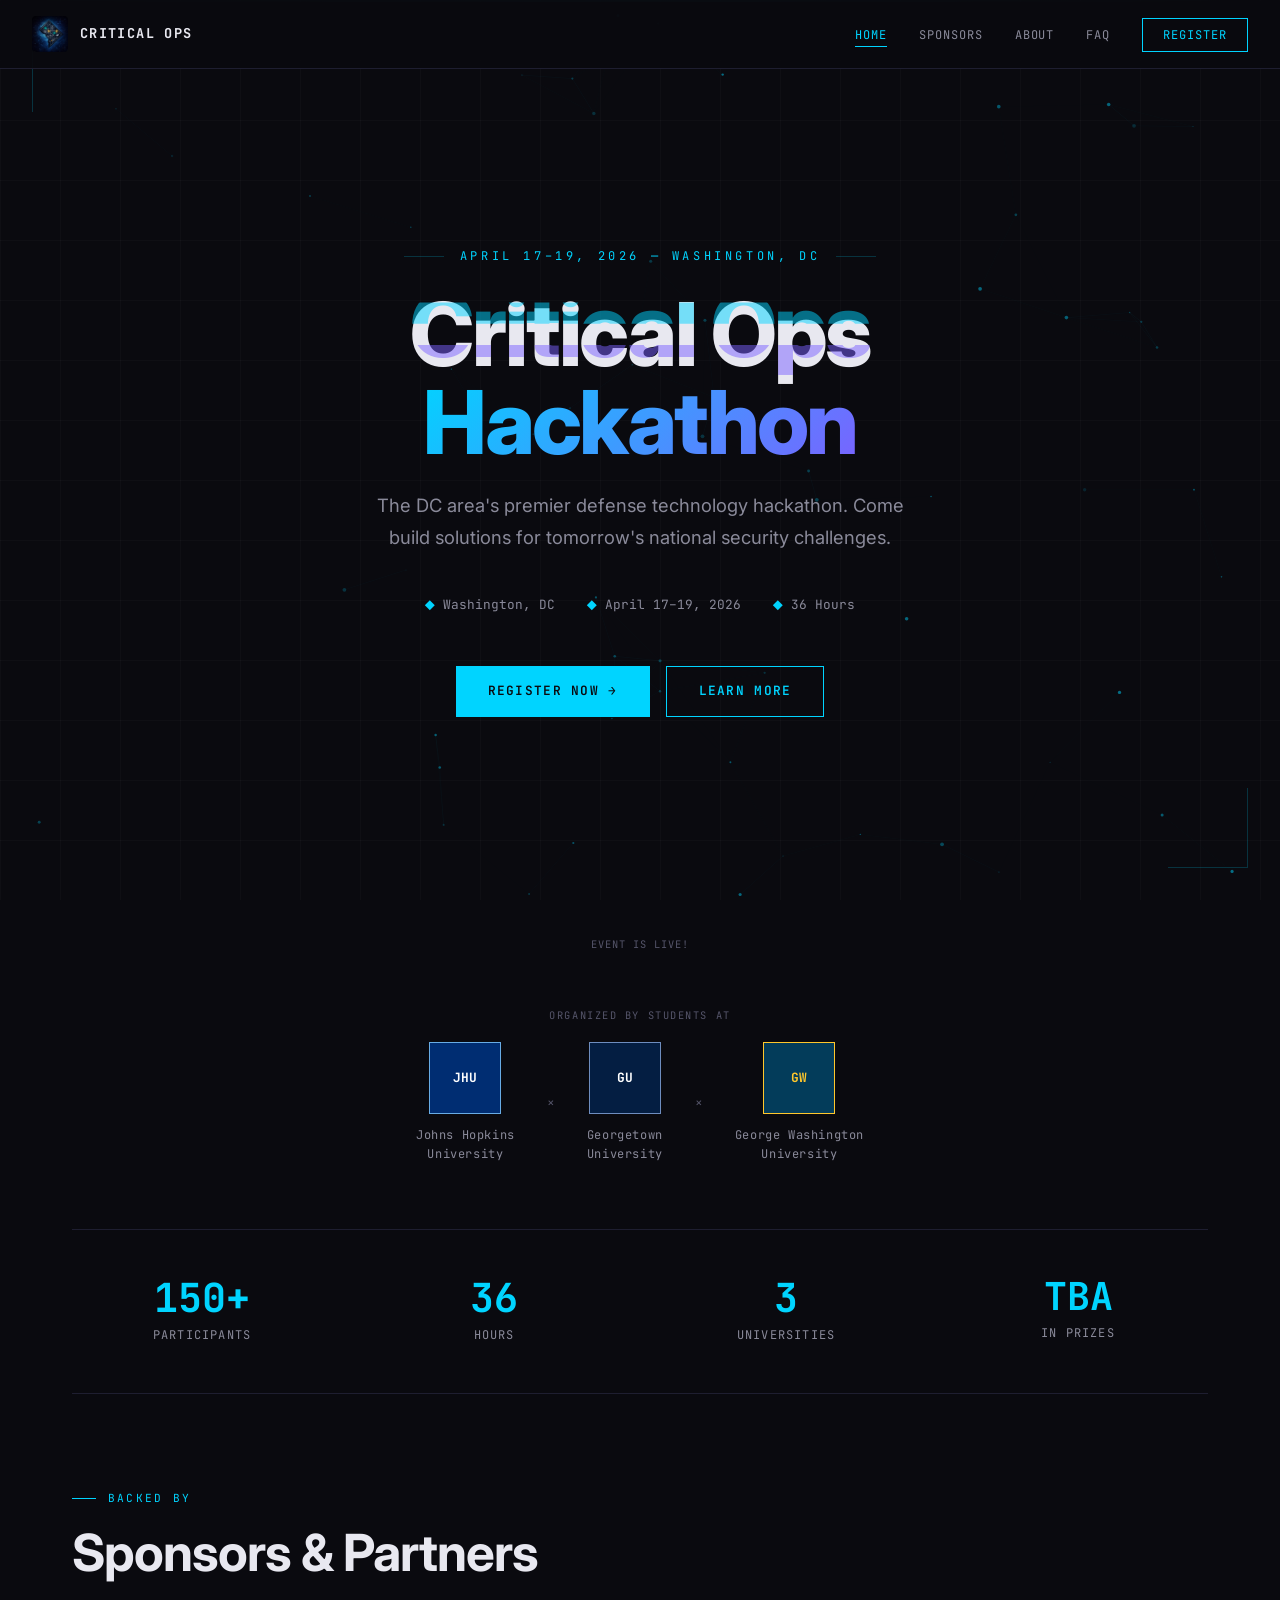
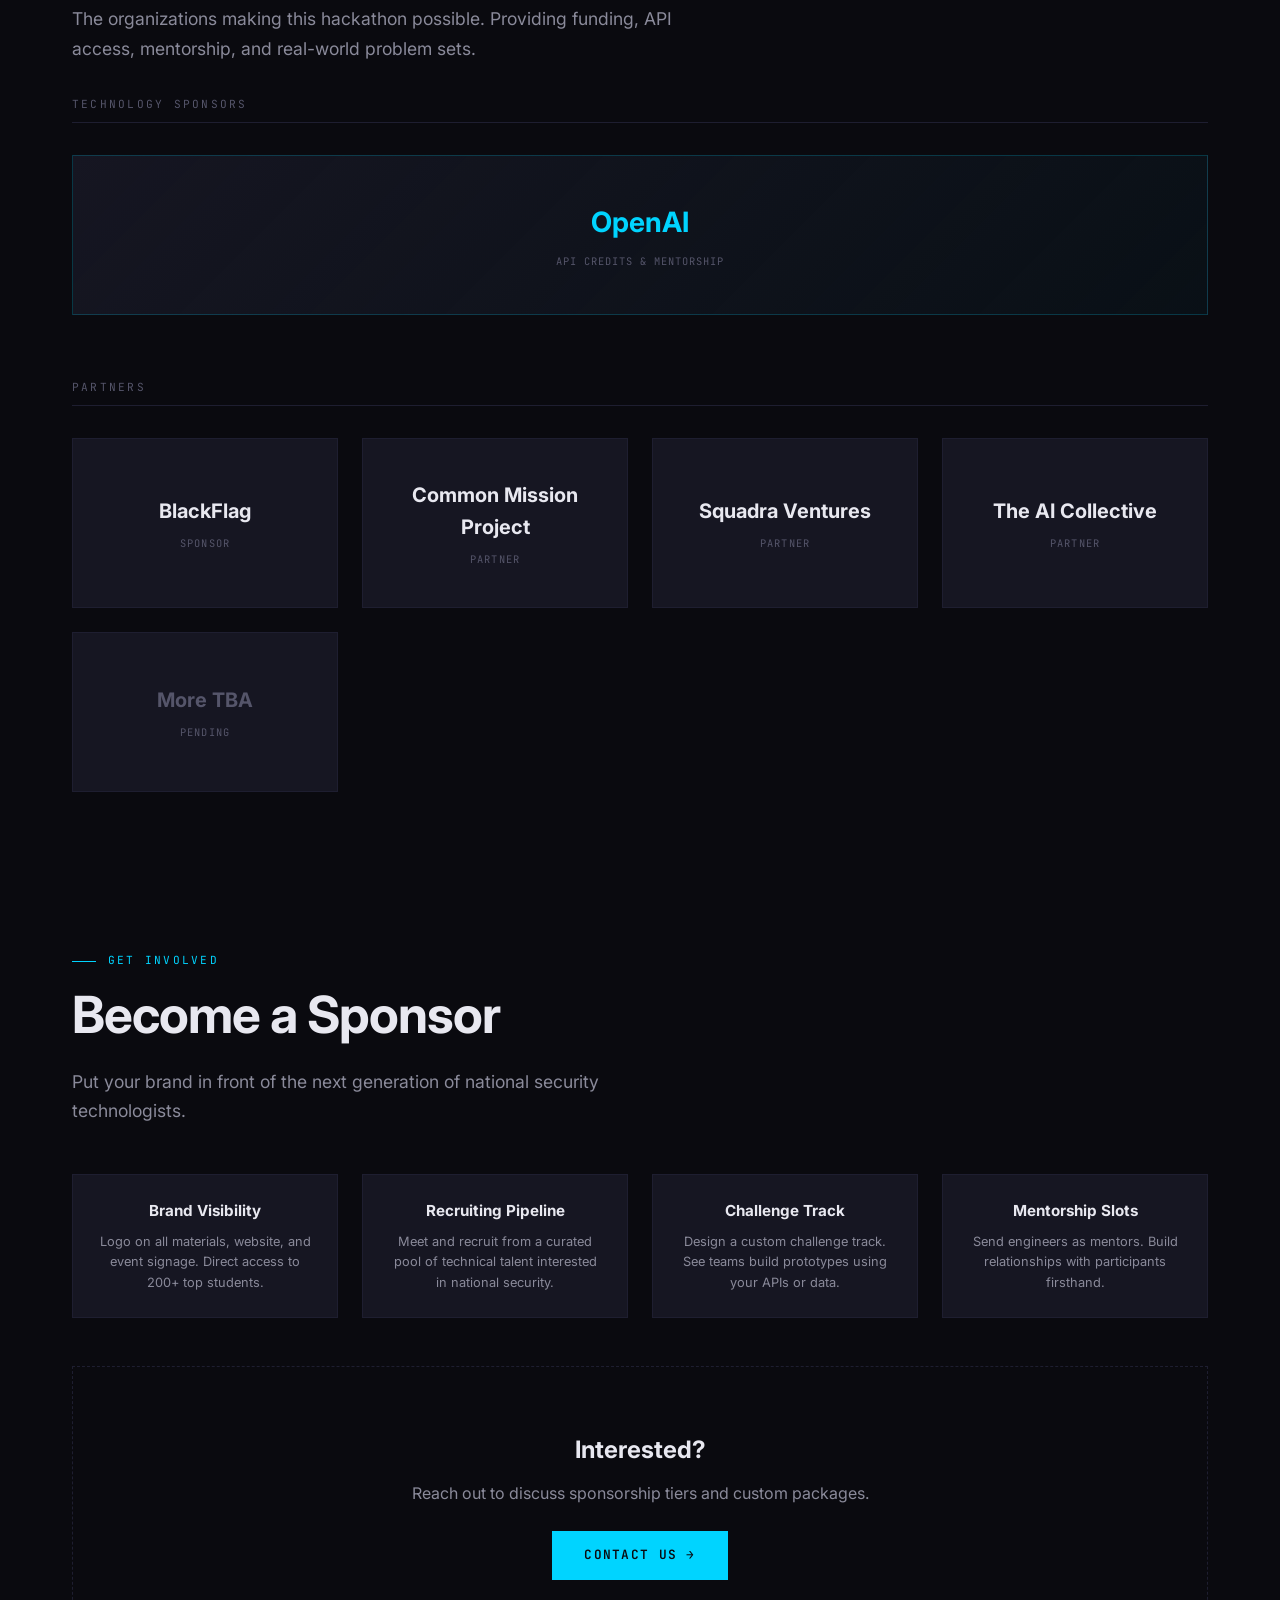
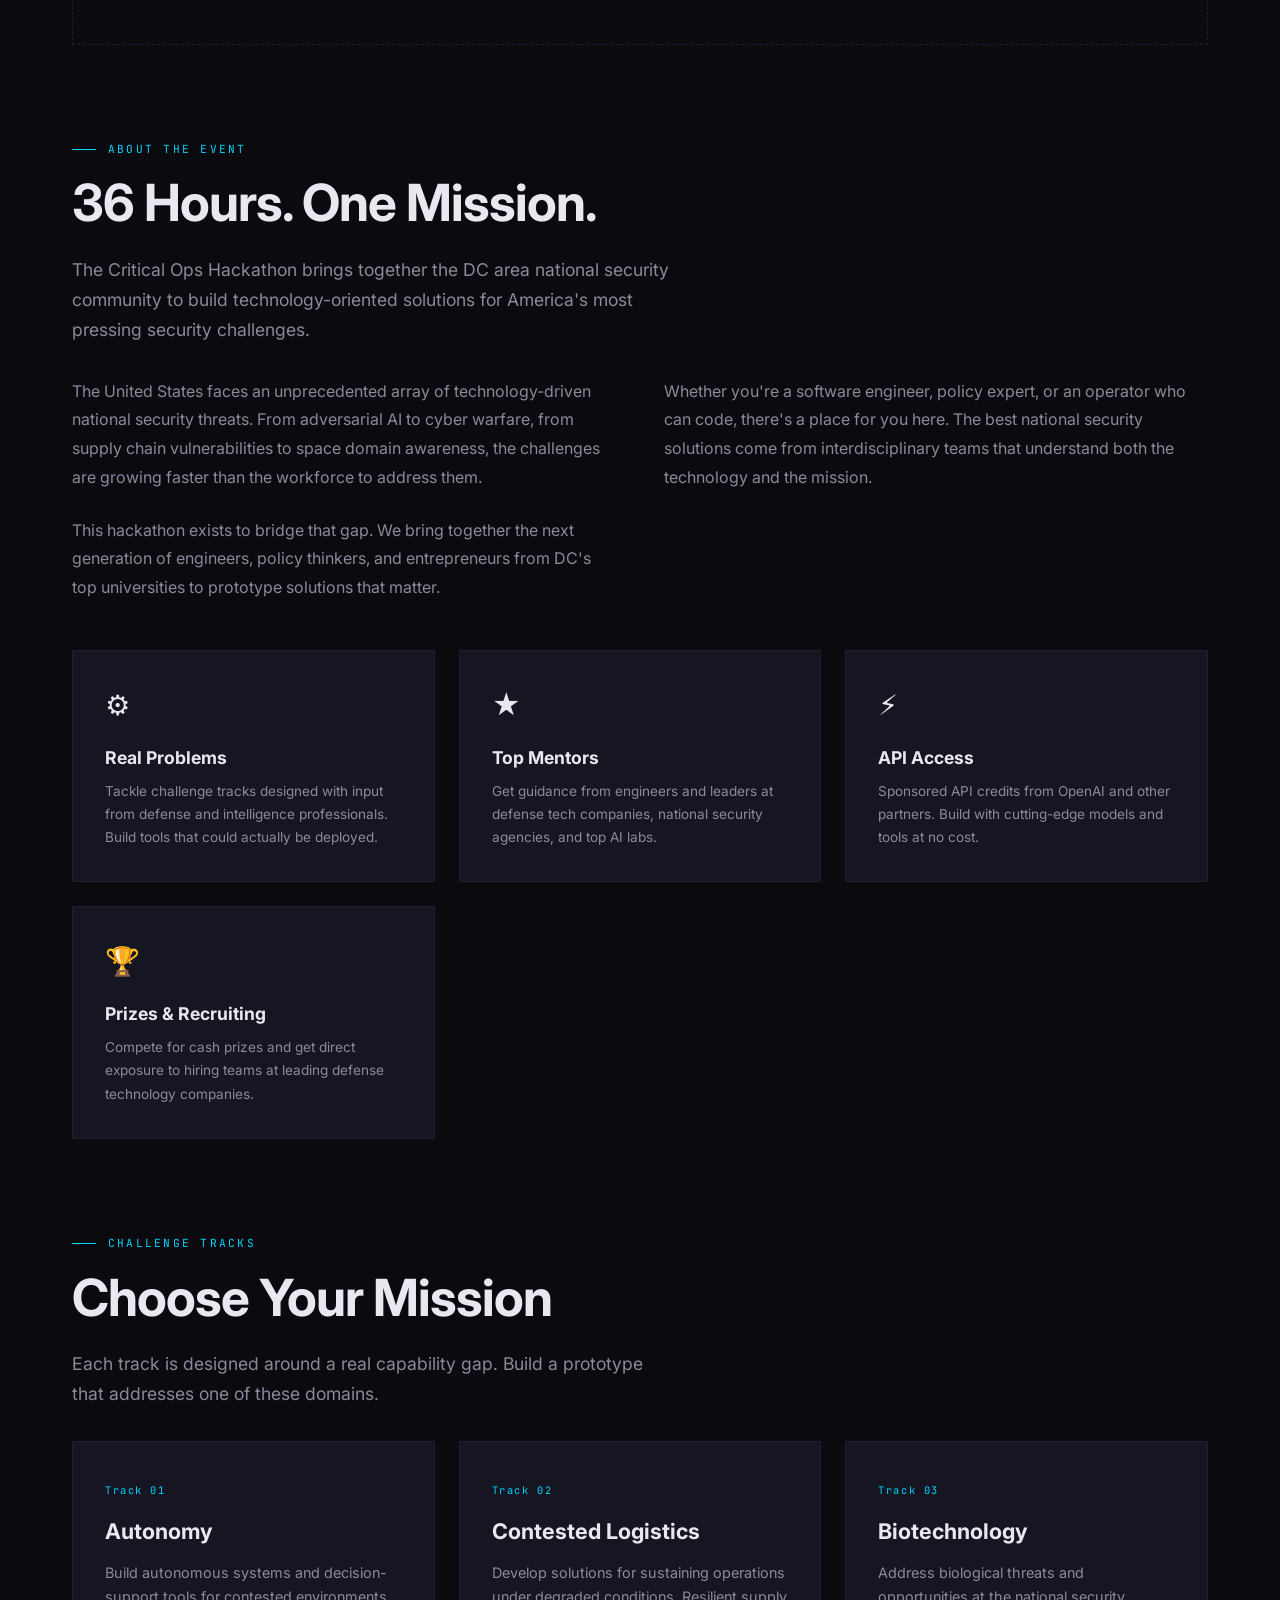
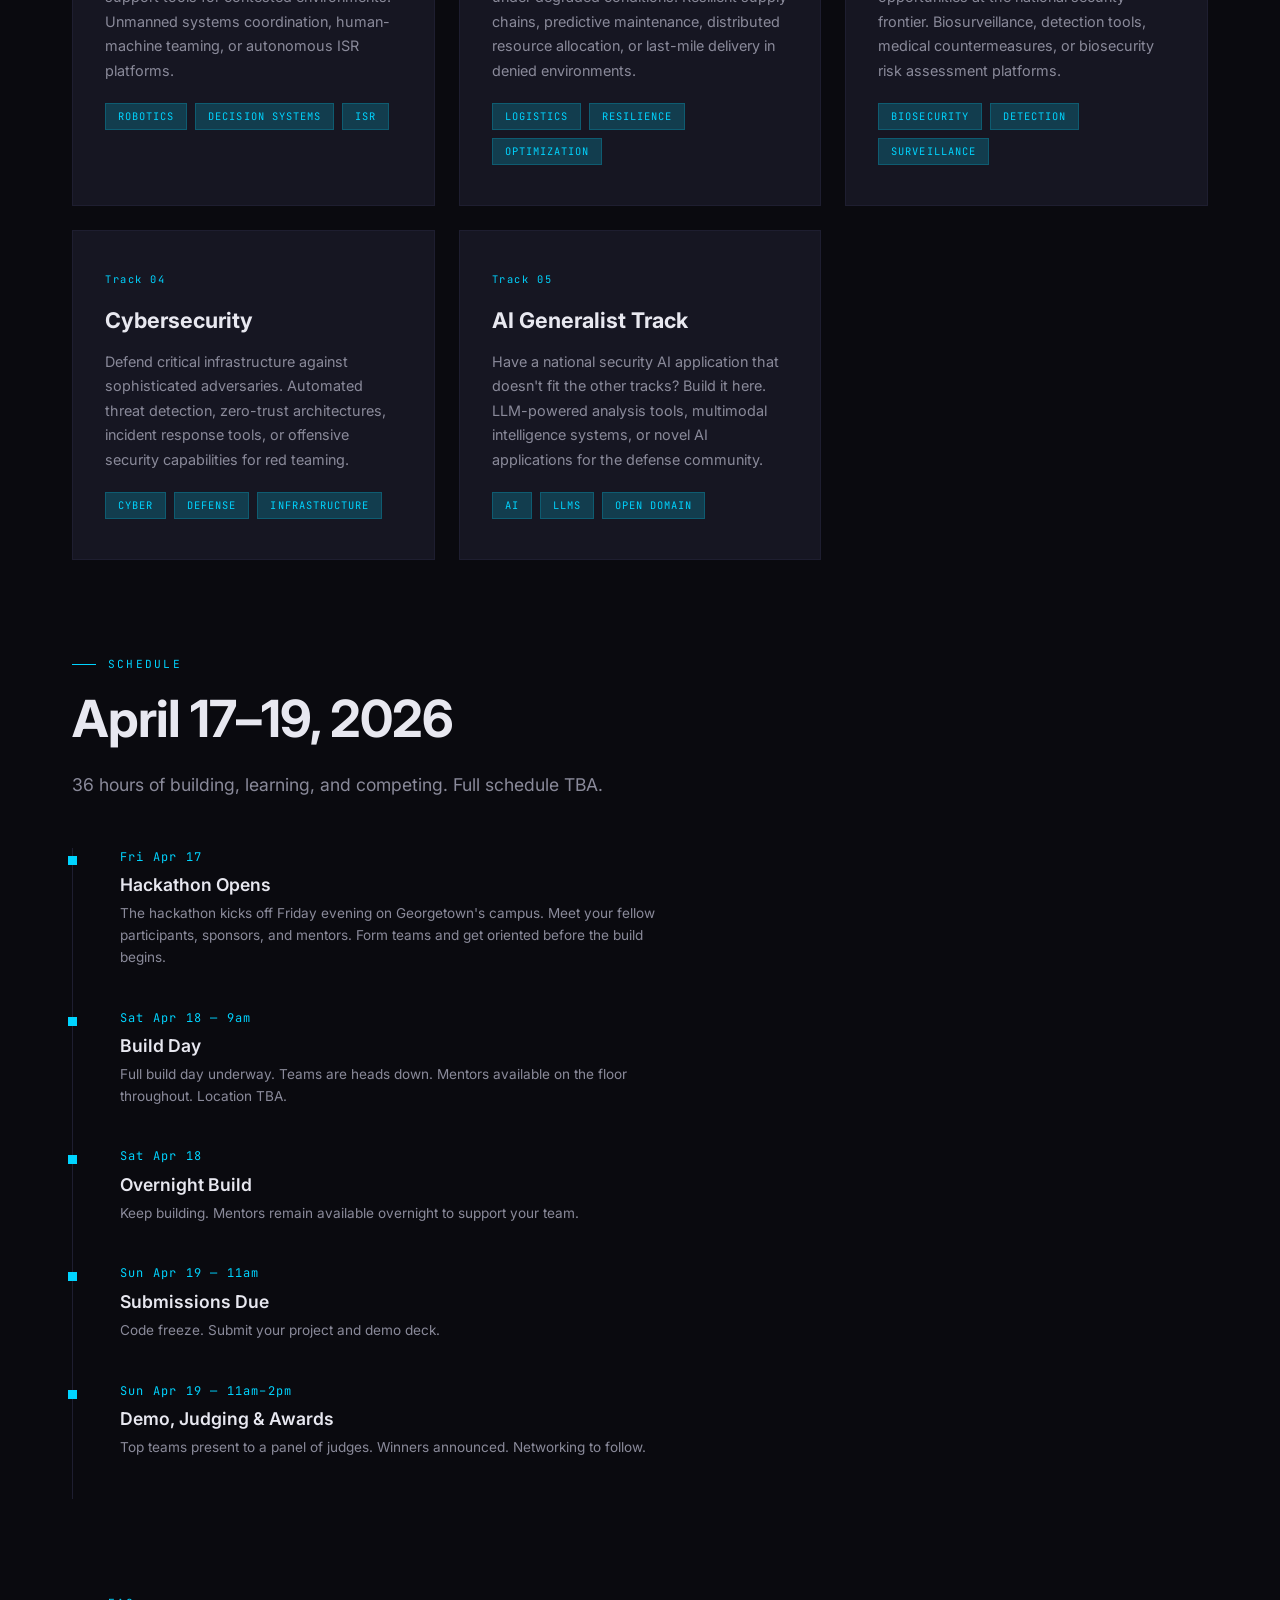
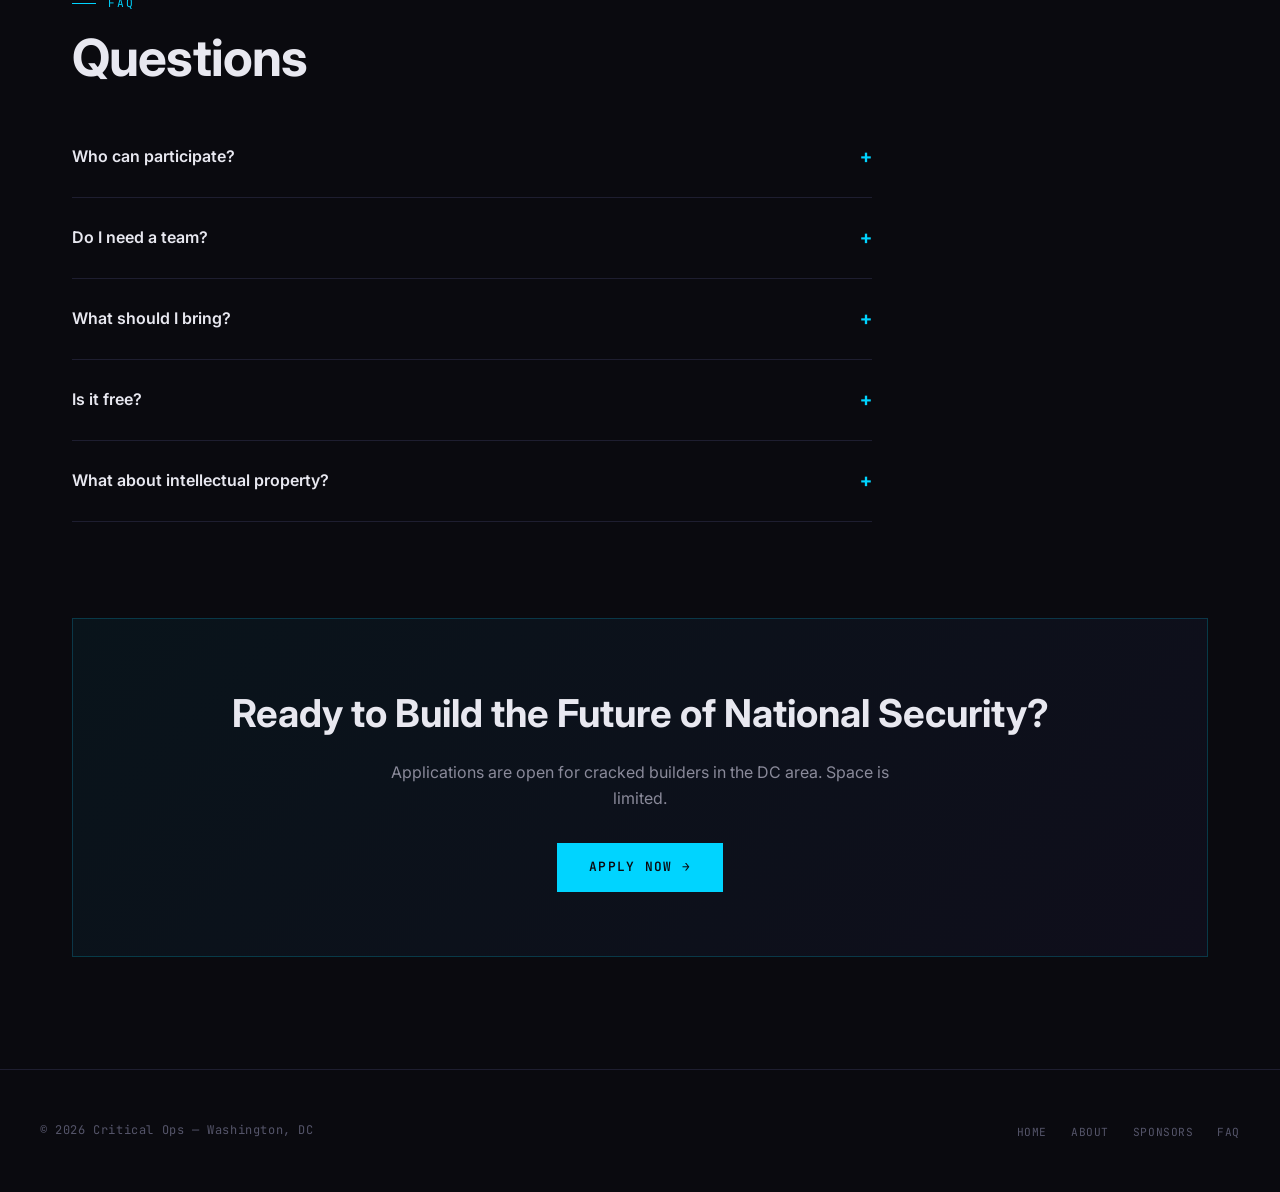
==== index.html @ 101ef087 "changed favicon" ====
<!DOCTYPE html>
<html lang="en">

<head>
  <meta charset="UTF-8">
  <meta name="viewport" content="width=device-width, initial-scale=1.0">
  <title>Critical Ops | DC National Security Hackathon 2026</title>
  <meta name="description"
    content="The DC area's premier defense technology hackathon. April 17–19, 2026. Washington, DC.">
  <link rel="preconnect" href="https://fonts.googleapis.com">
  <link
    href="https://fonts.googleapis.com/css2?family=Inter:wght@400;500;600;700;800&family=JetBrains+Mono:wght@400;500;700&display=swap"
    rel="stylesheet">
  <link rel="stylesheet" href="css/style.css">
  <link rel="icon" href="favicon.ico" type="image/x-icon">
  <style>
    /* ── Countdown ── */
    .countdown-wrapper {
      display: flex;
      justify-content: center;
      gap: 0;
      margin: 2rem 0 3rem;
      font-family: var(--font-mono);
    }

    .countdown-unit {
      text-align: center;
    }

    .countdown-value {
      display: block;
      font-size: clamp(2rem, 5vw, 3.5rem);
      font-weight: 700;
      color: var(--accent);
      line-height: 1;
    }

    .countdown-label {
      font-size: 0.65rem;
      color: var(--text-muted);
      text-transform: uppercase;
      letter-spacing: 0.1em;
      margin-top: 0.25rem;
      display: block;
    }

    .countdown-sep {
      font-size: 2rem;
      color: var(--text-muted);
      padding: 0 0.75rem;
      line-height: 1;
    }

    /* ── Why grid ── */
    .why-grid {
      display: grid;
      grid-template-columns: repeat(auto-fit, minmax(280px, 1fr));
      gap: 1.5rem;
      margin-top: 2rem;
    }

    .why-card .why-icon {
      font-size: 1.75rem;
      margin-bottom: 1rem;
    }

    .why-card h3 {
      font-size: 1.1rem;
      margin-bottom: 0.5rem;
    }

    .why-card p {
      font-size: 0.85rem;
      color: var(--text-secondary);
      line-height: 1.7;
    }

    /* ── Sponsors page styles ── */
    .sponsor-cta-section {
      text-align: center;
      padding: 4rem 2rem;
      border: 1px dashed var(--border);
      margin-top: 2rem;
    }

    .sponsor-cta-section h3 {
      font-size: 1.5rem;
      margin-bottom: 0.75rem;
    }

    .sponsor-cta-section p {
      color: var(--text-secondary);
      margin-bottom: 1.5rem;
      max-width: 500px;
      margin-left: auto;
      margin-right: auto;
    }

    .sponsor-perks {
      display: grid;
      grid-template-columns: repeat(auto-fit, minmax(220px, 1fr));
      gap: 1.5rem;
      margin-top: 3rem;
    }

    .perk-card {
      background: var(--bg-card);
      border: 1px solid var(--border);
      padding: 1.5rem;
      text-align: center;
    }

    .perk-card h4 {
      font-size: 0.95rem;
      margin-bottom: 0.5rem;
    }

    .perk-card p {
      font-size: 0.8rem;
      color: var(--text-secondary);
      line-height: 1.6;
    }
  </style>
</head>

<body>

  <!-- Loader -->
  <div class="page-loader">
    <div class="loader-bar"></div>
  </div>

  <!-- Background effects -->
  <canvas id="particles-canvas"></canvas>
  <div class="grid-bg"></div>
  <div class="scan-line"></div>

  <!-- Navigation -->
  <nav class="nav">
    <a href="#" class="nav-logo">
      <img src="logo.png" alt="Critical Ops" class="nav-logo-img">
      <span>Critical Ops</span>
    </a>
    <div class="nav-toggle">
      <span></span><span></span><span></span>
    </div>
    <ul class="nav-links">
      <li><a href="#" class="active">Home</a></li>
      <li><a href="#sponsors">Sponsors</a></li>
      <li><a href="#about">About</a></li>
      <li><a href="#faq">FAQ</a></li>
      <li><a href="https://luma.com/lrdbe2s6" target="_blank" class="nav-cta">Register</a></li>
    </ul>
  </nav>

  <!-- ═══════════════════════════════════════════════════
     HERO
════════════════════════════════════════════════════ -->
  <header class="hero">
    <div class="corner-frame"></div>
    <div class="hero-overline">April 17&ndash;19, 2026 &mdash; Washington, DC</div>
    <h1 class="hero-title">
      <span class="glitch" data-text="Critical Ops">Critical Ops</span><br>
      <span class="highlight">Hackathon</span>
    </h1>
    <p class="hero-sub">
      The DC area's premier defense technology hackathon.
      Come build solutions for tomorrow's national security challenges.
    </p>
    <div class="hero-meta">
      <div class="hero-meta-item">
        <span class="icon">&#9670;</span> Washington, DC
      </div>
      <div class="hero-meta-item">
        <span class="icon">&#9670;</span> April 17&ndash;19, 2026
      </div>
      <div class="hero-meta-item">
        <span class="icon">&#9670;</span> 36 Hours
      </div>
    </div>
    <div class="hero-actions">
      <a href="https://luma.com/lrdbe2s6" target="_blank" class="btn btn-primary">Register Now &#8594;</a>
      <a href="#about" class="btn btn-outline">Learn More</a>
    </div>
  </header>

  <!-- ═══════════════════════════════════════════════════
     COUNTDOWN + STATS
════════════════════════════════════════════════════ -->
  <section class="section" style="padding-top: 0;">
    <div class="countdown-wrapper reveal" id="countdown">
      <!-- Populated by JS -->
    </div>

    <!-- University row -->
    <div class="reveal" style="text-align: center; margin-bottom: 1rem;">
      <span
        style="font-family: var(--font-mono); font-size: 0.65rem; color: var(--text-muted); text-transform: uppercase; letter-spacing: 0.15em;">Organized
        by students at</span>
    </div>
    <div class="university-row reveal" style="margin-bottom: 4rem;">
      <div class="uni-badge">
        <div class="uni-shield" style="background:#002D72; border-color:#68ACE5; color:#fff;">JHU</div>
        <span class="uni-name">Johns Hopkins<br>University</span>
      </div>
      <div style="font-family: var(--font-mono); color: var(--text-muted); font-size: 0.8rem;">&times;</div>
      <div class="uni-badge">
        <div class="uni-shield" style="background:#041E42; border-color:#6E8DBF; color:#fff;">GU</div>
        <span class="uni-name">Georgetown<br>University</span>
      </div>
      <div style="font-family: var(--font-mono); color: var(--text-muted); font-size: 0.8rem;">&times;</div>
      <div class="uni-badge">
        <div class="uni-shield" style="background:#033C5A; border-color:#FFC72C; color:#FFC72C;">GW</div>
        <span class="uni-name">George Washington<br>University</span>
      </div>
    </div>

    <!-- Stats -->
    <div class="stats-row reveal">
      <div class="stat">
        <div class="stat-value" data-count="150" data-suffix="+">0</div>
        <div class="stat-label">Participants</div>
      </div>
      <div class="stat">
        <div class="stat-value" data-count="36">0</div>
        <div class="stat-label">Hours</div>
      </div>
      <div class="stat">
        <div class="stat-value" data-count="3">0</div>
        <div class="stat-label">Universities</div>
      </div>
      <div class="stat">
        <div class="stat-value" style="font-size: clamp(1.5rem, 3vw, 2.5rem);">TBA</div>
        <div class="stat-label">In Prizes</div>
      </div>
    </div>
  </section>

  <!-- ═══════════════════════════════════════════════════
     SPONSORS  (right below countdown)
════════════════════════════════════════════════════ -->
  <div id="sponsors">

    <section class="section">
      <div class="reveal">
        <span class="section-label">Backed By</span>
        <h2 class="section-title">Sponsors &amp; <span class="highlight">Partners</span></h2>
        <p class="section-subtitle">
          The organizations making this hackathon possible. Providing funding,
          API access, mentorship, and real-world problem sets.
        </p>
      </div>

      <!-- Technology Sponsors -->
      <div class="sponsor-tier reveal" style="margin-top: 2rem;">
        <div class="sponsor-tier-label">Technology Sponsors</div>
        <div class="sponsor-grid tier-partner stagger-children">
          <div class="sponsor-card title-sponsor">
            <div class="sponsor-name">OpenAI</div>
            <div class="sponsor-type">API Credits &amp; Mentorship</div>
          </div>
        </div>
      </div>

      <!-- Partners -->
      <div class="sponsor-tier reveal">
        <div class="sponsor-tier-label">Partners</div>
        <div class="sponsor-grid tier-partner stagger-children">
          <div class="sponsor-card">
            <div class="sponsor-name">BlackFlag</div>
            <div class="sponsor-type">Sponsor</div>
          </div>
          <div class="sponsor-card">
            <div class="sponsor-name">Common Mission Project</div>
            <div class="sponsor-type">Partner</div>
          </div>
          <div class="sponsor-card">
            <div class="sponsor-name">Squadra Ventures</div>
            <div class="sponsor-type">Partner</div>
          </div>
          <div class="sponsor-card">
            <div class="sponsor-name">The AI Collective</div>
            <div class="sponsor-type">Partner</div>
          </div>
          <div class="sponsor-card">
            <div class="sponsor-name" style="color: var(--text-muted);">More TBA</div>
            <div class="sponsor-type">Pending</div>
          </div>
        </div>
      </div>
    </section>

    <!-- Become a Sponsor -->
    <section class="section">
      <div class="reveal">
        <span class="section-label">Get Involved</span>
        <h2 class="section-title">Become a Sponsor</h2>
        <p class="section-subtitle">
          Put your brand in front of the next generation of national security technologists.
        </p>
      </div>
      <div class="sponsor-perks stagger-children">
        <div class="perk-card">
          <h4>Brand Visibility</h4>
          <p>Logo on all materials, website, and event signage. Direct access to 200+ top students.</p>
        </div>
        <div class="perk-card">
          <h4>Recruiting Pipeline</h4>
          <p>Meet and recruit from a curated pool of technical talent interested in national security.</p>
        </div>
        <div class="perk-card">
          <h4>Challenge Track</h4>
          <p>Design a custom challenge track. See teams build prototypes using your APIs or data.</p>
        </div>
        <div class="perk-card">
          <h4>Mentorship Slots</h4>
          <p>Send engineers as mentors. Build relationships with participants firsthand.</p>
        </div>
      </div>
      <div class="sponsor-cta-section reveal" style="margin-top: 3rem;">
        <h3>Interested?</h3>
        <p>Reach out to discuss sponsorship tiers and custom packages.</p>
        <a href="mailto:sk2426@georgetown.edu" class="btn btn-primary">Contact Us &#8594;</a>
      </div>
    </section>

  </div><!-- /#sponsors -->

  <!-- ═══════════════════════════════════════════════════
     ABOUT
════════════════════════════════════════════════════ -->
  <div id="about">

    <!-- About + Why Compete (merged) -->
    <section class="section">
      <div class="reveal">
        <span class="section-label">About the Event</span>
        <h2 class="section-title">36 Hours. <span class="highlight">One Mission.</span></h2>
        <p class="section-subtitle">
          The Critical Ops Hackathon brings together the DC area national security community
          to build technology-oriented solutions for America's most pressing security challenges.
        </p>
      </div>
      <div style="display: grid; grid-template-columns: 1fr 1fr; gap: 3rem; margin-top: 2rem;" class="reveal">
        <div>
          <p style="color: var(--text-secondary); line-height: 1.8; margin-bottom: 1.5rem;">
            The United States faces an unprecedented array of technology-driven national
            security threats. From adversarial AI to cyber warfare, from supply chain
            vulnerabilities to space domain awareness, the challenges are growing
            faster than the workforce to address them.
          </p>
          <p style="color: var(--text-secondary); line-height: 1.8;">
            This hackathon exists to bridge that gap. We bring together the next generation
            of engineers, policy thinkers, and entrepreneurs from DC's top universities
            to prototype solutions that matter.
          </p>
        </div>
        <div>
          <p style="color: var(--text-secondary); line-height: 1.8;">
            Whether you're a software engineer, policy expert, or an operator who can code,
            there's a place for you here. The best national security solutions come
            from interdisciplinary teams that understand both the technology and the mission.
          </p>
        </div>
      </div>
      <div class="why-grid stagger-children" style="margin-top: 3rem;">
        <div class="card why-card">
          <div class="why-icon">&#9881;</div>
          <h3>Real Problems</h3>
          <p>Tackle challenge tracks designed with input from defense and intelligence professionals. Build tools that
            could actually be deployed.</p>
        </div>
        <div class="card why-card">
          <div class="why-icon">&#9733;</div>
          <h3>Top Mentors</h3>
          <p>Get guidance from engineers and leaders at defense tech companies, national security agencies, and top AI
            labs.</p>
        </div>
        <div class="card why-card">
          <div class="why-icon">&#9889;</div>
          <h3>API Access</h3>
          <p>Sponsored API credits from OpenAI and other partners. Build with cutting-edge models and tools at no cost.
          </p>
        </div>
        <div class="card why-card">
          <div class="why-icon">&#127942;</div>
          <h3>Prizes &amp; Recruiting</h3>
          <p>Compete for cash prizes and get direct exposure to hiring teams at leading defense technology companies.
          </p>
        </div>
      </div>
    </section>

    <!-- Challenge Tracks -->
    <section class="section">
      <div class="reveal">
        <span class="section-label">Challenge Tracks</span>
        <h2 class="section-title">Choose Your Mission</h2>
        <p class="section-subtitle">
          Each track is designed around a real capability gap. Build a prototype
          that addresses one of these domains.
        </p>
      </div>
      <div class="tracks-grid stagger-children" style="margin-top: 2rem;">
        <div class="track-card">
          <div class="track-number">Track 01</div>
          <h3 class="track-title">Autonomy</h3>
          <p class="track-desc">
            Build autonomous systems and decision-support tools for contested environments.
            Unmanned systems coordination, human-machine teaming, or autonomous ISR platforms.
          </p>
          <div class="track-tags">
            <span class="tag tag-accent">Robotics</span>
            <span class="tag tag-accent">Decision Systems</span>
            <span class="tag tag-accent">ISR</span>
          </div>
        </div>
        <div class="track-card">
          <div class="track-number">Track 02</div>
          <h3 class="track-title">Contested Logistics</h3>
          <p class="track-desc">
            Develop solutions for sustaining operations under degraded conditions.
            Resilient supply chains, predictive maintenance, distributed resource allocation,
            or last-mile delivery in denied environments.
          </p>
          <div class="track-tags">
            <span class="tag tag-accent">Logistics</span>
            <span class="tag tag-accent">Resilience</span>
            <span class="tag tag-accent">Optimization</span>
          </div>
        </div>
        <div class="track-card">
          <div class="track-number">Track 03</div>
          <h3 class="track-title">Biotechnology</h3>
          <p class="track-desc">
            Address biological threats and opportunities at the national security frontier.
            Biosurveillance, detection tools, medical countermeasures, or biosecurity
            risk assessment platforms.
          </p>
          <div class="track-tags">
            <span class="tag tag-accent">Biosecurity</span>
            <span class="tag tag-accent">Detection</span>
            <span class="tag tag-accent">Surveillance</span>
          </div>
        </div>
        <div class="track-card">
          <div class="track-number">Track 04</div>
          <h3 class="track-title">Cybersecurity</h3>
          <p class="track-desc">
            Defend critical infrastructure against sophisticated adversaries.
            Automated threat detection, zero-trust architectures, incident response tools,
            or offensive security capabilities for red teaming.
          </p>
          <div class="track-tags">
            <span class="tag tag-accent">Cyber</span>
            <span class="tag tag-accent">Defense</span>
            <span class="tag tag-accent">Infrastructure</span>
          </div>
        </div>
        <div class="track-card">
          <div class="track-number">Track 05</div>
          <h3 class="track-title">AI Generalist Track</h3>
          <p class="track-desc">
            Have a national security AI application that doesn't fit the other tracks?
            Build it here. LLM-powered analysis tools, multimodal intelligence systems,
            or novel AI applications for the defense community.
          </p>
          <div class="track-tags">
            <span class="tag tag-accent">AI</span>
            <span class="tag tag-accent">LLMs</span>
            <span class="tag tag-accent">Open Domain</span>
          </div>
        </div>
      </div>
    </section>

    <!-- Schedule -->
    <section class="section">
      <div class="reveal">
        <span class="section-label">Schedule</span>
        <h2 class="section-title">April 17&ndash;19, 2026</h2>
        <p class="section-subtitle">36 hours of building, learning, and competing. Full schedule TBA.</p>
      </div>
      <div class="timeline reveal" style="margin-top: 3rem; max-width: 600px;">
        <div class="timeline-item">
          <div class="timeline-time">Fri Apr 17</div>
          <div class="timeline-title">Hackathon Opens</div>
          <div class="timeline-desc">The hackathon kicks off Friday evening on Georgetown's campus. Meet your fellow
            participants, sponsors, and mentors. Form teams and get oriented before the build begins.</div>
        </div>
        <div class="timeline-item">
          <div class="timeline-time">Sat Apr 18 &mdash; 9am</div>
          <div class="timeline-title">Build Day</div>
          <div class="timeline-desc">Full build day underway. Teams are heads down. Mentors available on the floor
            throughout. Location TBA.</div>
        </div>
        <div class="timeline-item">
          <div class="timeline-time">Sat Apr 18</div>
          <div class="timeline-title">Overnight Build</div>
          <div class="timeline-desc">Keep building. Mentors remain available overnight to support your team.</div>
        </div>
        <div class="timeline-item">
          <div class="timeline-time">Sun Apr 19 &mdash; 11am</div>
          <div class="timeline-title">Submissions Due</div>
          <div class="timeline-desc">Code freeze. Submit your project and demo deck.</div>
        </div>
        <div class="timeline-item">
          <div class="timeline-time">Sun Apr 19 &mdash; 11am&ndash;2pm</div>
          <div class="timeline-title">Demo, Judging &amp; Awards</div>
          <div class="timeline-desc">Top teams present to a panel of judges. Winners announced. Networking to follow.
          </div>
        </div>
      </div>
    </section>

  </div><!-- /#about -->

  <!-- ═══════════════════════════════════════════════════
     FAQ
════════════════════════════════════════════════════ -->
  <section class="section" id="faq">
    <div class="reveal">
      <span class="section-label">FAQ</span>
      <h2 class="section-title">Questions</h2>
    </div>
    <div class="faq-list reveal" style="margin-top: 2rem;">
      <div class="faq-item">
        <div class="faq-question">Who can participate?</div>
        <div class="faq-answer">
          <p>The event is open to the broader DC area national security community &mdash; professionals, researchers,
            and students alike. We especially encourage participation from builders across the DC metro area. All
            backgrounds welcome: engineers, policy experts, operators, and domain specialists.</p>
        </div>
      </div>
      <div class="faq-item">
        <div class="faq-question">Do I need a team?</div>
        <div class="faq-answer">
          <p>You can register as an individual or with a team of up to 4. We'll have team formation activities at the
            start for individuals. Cross-university teams are encouraged.</p>
        </div>
      </div>
      <div class="faq-item">
        <div class="faq-question">What should I bring?</div>
        <div class="faq-answer">
          <p>Your laptop, charger, and any hardware you want to hack with. A government ID for check-in.</p>
        </div>
      </div>
      <div class="faq-item">
        <div class="faq-question">Is it free?</div>
        <div class="faq-answer">
          <p>Yes. Registration and API credits are free thanks to our sponsors.</p>
        </div>
      </div>
      <div class="faq-item">
        <div class="faq-question">What about intellectual property?</div>
        <div class="faq-answer">
          <p>You own everything you build. All projects will be open-sourced and posted publicly on GitHub at the end of
            the hackathon.</p>
        </div>
      </div>
    </div>
  </section>

  <!-- ═══════════════════════════════════════════════════
     CTA
════════════════════════════════════════════════════ -->
  <section class="section" id="register">
    <div class="cta-banner reveal">
      <h2>Ready to Build the Future of National Security?</h2>
      <p>Applications are open for cracked builders in the DC area. Space is limited.</p>
      <a href="https://luma.com/lrdbe2s6" target="_blank" class="btn btn-primary">Apply Now &#8594;</a>
    </div>
  </section>

  <!-- Footer -->
  <footer class="footer">
    <div class="footer-inner">
      <span class="footer-text">&copy; 2026 Critical Ops &mdash; Washington, DC</span>
      <ul class="footer-links">
        <li><a href="#">Home</a></li>
        <li><a href="#about">About</a></li>
        <li><a href="#sponsors">Sponsors</a></li>
        <li><a href="#faq">FAQ</a></li>
      </ul>
    </div>
  </footer>

  <script src="js/main.js"></script>
</body>

</html>
---- css/style.css ----
/* ============================================
   NATIONAL SECURITY HACKATHON - DC 2026
   Design System & Shared Styles
   ============================================ */

/* --- CSS Variables / Design Tokens --- */
:root {
  --bg-primary: #0a0a0f;
  --bg-secondary: #12121a;
  --bg-card: #161622;
  --bg-card-hover: #1c1c2e;
  --accent: #00d4ff;
  --accent-dim: #00d4ff33;
  --accent-glow: #00d4ff66;
  --accent-secondary: #7b61ff;
  --accent-warn: #ff6b35;
  --text-primary: #e8e8f0;
  --text-secondary: #8a8a9a;
  --text-muted: #55556a;
  --border: #1e1e30;
  --border-accent: #00d4ff22;
  --font-display: 'Inter', system-ui, -apple-system, sans-serif;
  --font-mono: 'JetBrains Mono', 'Fira Code', monospace;
  --grid-line: #ffffff06;
  --transition-fast: 0.15s ease;
  --transition-base: 0.3s ease;
  --transition-slow: 0.6s ease;
}

/* --- Reset & Base --- */
*, *::before, *::after {
  margin: 0;
  padding: 0;
  box-sizing: border-box;
}

html {
  scroll-behavior: smooth;
  font-size: 16px;
}

body {
  font-family: var(--font-display);
  background: var(--bg-primary);
  color: var(--text-primary);
  line-height: 1.6;
  overflow-x: hidden;
  -webkit-font-smoothing: antialiased;
}

a {
  color: var(--accent);
  text-decoration: none;
  transition: color var(--transition-fast);
}
a:hover {
  color: #fff;
}

img {
  max-width: 100%;
  display: block;
}

/* --- Grid Background --- */
.grid-bg {
  position: fixed;
  top: 0;
  left: 0;
  width: 100%;
  height: 100%;
  z-index: 0;
  pointer-events: none;
  background-image:
    linear-gradient(var(--grid-line) 1px, transparent 1px),
    linear-gradient(90deg, var(--grid-line) 1px, transparent 1px);
  background-size: 60px 60px;
}

/* Scan line effect */
.scan-line {
  position: fixed;
  top: 0;
  left: 0;
  width: 100%;
  height: 2px;
  background: linear-gradient(90deg, transparent, var(--accent-dim), transparent);
  z-index: 1;
  pointer-events: none;
  animation: scanDown 25s linear infinite;
}

@keyframes scanDown {
  0% { top: -2px; opacity: 0; }
  5% { opacity: 1; }
  95% { opacity: 1; }
  100% { top: 100%; opacity: 0; }
}

/* --- Navigation --- */
.nav {
  position: fixed;
  top: 0;
  left: 0;
  right: 0;
  z-index: 100;
  padding: 1rem 2rem;
  display: flex;
  justify-content: space-between;
  align-items: center;
  background: rgba(10, 10, 15, 0.85);
  backdrop-filter: blur(20px);
  border-bottom: 1px solid var(--border);
  transition: background var(--transition-base);
}

.nav.scrolled {
  background: rgba(10, 10, 15, 0.95);
  border-bottom-color: var(--accent-dim);
}

.nav-logo {
  display: flex;
  align-items: center;
  gap: 0.75rem;
  font-family: var(--font-mono);
  font-size: 0.85rem;
  font-weight: 700;
  letter-spacing: 0.1em;
  text-transform: uppercase;
  color: var(--text-primary);
}

.nav-logo .logo-icon {
  width: 32px;
  height: 32px;
  border: 2px solid var(--accent);
  display: flex;
  align-items: center;
  justify-content: center;
  font-size: 0.7rem;
  color: var(--accent);
  position: relative;
}

.nav-logo .logo-icon::before {
  content: '';
  position: absolute;
  top: -3px;
  right: -3px;
  width: 6px;
  height: 6px;
  background: var(--accent);
}

.nav-logo-img {
  height: 36px;
  width: 36px;
  object-fit: cover;
  border-radius: 4px;
}

.nav-links {
  display: flex;
  gap: 2rem;
  align-items: center;
  list-style: none;
}

.nav-links a {
  font-family: var(--font-mono);
  font-size: 0.75rem;
  letter-spacing: 0.08em;
  text-transform: uppercase;
  color: var(--text-secondary);
  transition: color var(--transition-fast);
  position: relative;
}

.nav-links a::after {
  content: '';
  position: absolute;
  bottom: -4px;
  left: 0;
  width: 0;
  height: 1px;
  background: var(--accent);
  transition: width var(--transition-base);
}

.nav-links a:hover,
.nav-links a.active {
  color: var(--accent);
}

.nav-links a:hover::after,
.nav-links a.active::after {
  width: 100%;
}

.nav-cta {
  padding: 0.5rem 1.25rem !important;
  border: 1px solid var(--accent) !important;
  color: var(--accent) !important;
  transition: all var(--transition-fast) !important;
}

.nav-cta:hover {
  background: var(--accent) !important;
  color: var(--bg-primary) !important;
}

/* Mobile nav toggle */
.nav-toggle {
  display: none;
  flex-direction: column;
  gap: 5px;
  cursor: pointer;
  padding: 4px;
}
.nav-toggle span {
  width: 24px;
  height: 2px;
  background: var(--text-primary);
  transition: all var(--transition-fast);
}

@media (max-width: 768px) {
  .nav-toggle {
    display: flex;
  }
  .nav-links {
    position: absolute;
    top: 100%;
    left: 0;
    right: 0;
    flex-direction: column;
    background: rgba(10, 10, 15, 0.98);
    padding: 1rem 2rem;
    gap: 1rem;
    border-bottom: 1px solid var(--border);
    display: none;
  }
  .nav-links.open {
    display: flex;
  }
}

/* --- Section Layout --- */
.section {
  position: relative;
  z-index: 2;
  padding: 3rem 2rem;
  max-width: 1200px;
  margin: 0 auto;
}

.section-label {
  font-family: var(--font-mono);
  font-size: 0.7rem;
  letter-spacing: 0.2em;
  text-transform: uppercase;
  color: var(--accent);
  margin-bottom: 1rem;
  display: flex;
  align-items: center;
  gap: 0.75rem;
}

.section-label::before {
  content: '';
  width: 24px;
  height: 1px;
  background: var(--accent);
}

.section-title {
  font-size: clamp(2rem, 4vw, 3.5rem);
  font-weight: 700;
  line-height: 1.1;
  margin-bottom: 1.5rem;
  letter-spacing: -0.02em;
}

.section-subtitle {
  font-size: 1.1rem;
  color: var(--text-secondary);
  max-width: 600px;
  line-height: 1.7;
}

/* --- Cards --- */
.card {
  background: var(--bg-card);
  border: 1px solid var(--border);
  padding: 2rem;
  position: relative;
  transition: all var(--transition-base);
}

.card::before {
  content: '';
  position: absolute;
  top: 0;
  left: 0;
  width: 100%;
  height: 1px;
  background: linear-gradient(90deg, transparent, var(--accent-dim), transparent);
  opacity: 0;
  transition: opacity var(--transition-base);
}

.card:hover {
  border-color: var(--accent-dim);
  background: var(--bg-card-hover);
  transform: translateY(-2px);
}

.card:hover::before {
  opacity: 1;
}

/* --- Buttons --- */
.btn {
  display: inline-flex;
  align-items: center;
  gap: 0.5rem;
  padding: 0.875rem 2rem;
  font-family: var(--font-mono);
  font-size: 0.8rem;
  font-weight: 600;
  letter-spacing: 0.1em;
  text-transform: uppercase;
  border: none;
  cursor: pointer;
  transition: all var(--transition-fast);
  position: relative;
  overflow: hidden;
}

.btn-primary {
  background: var(--accent);
  color: var(--bg-primary);
}

.btn-primary:hover {
  background: #fff;
  color: var(--bg-primary);
  box-shadow: 0 0 30px var(--accent-dim);
}

.btn-outline {
  background: transparent;
  color: var(--accent);
  border: 1px solid var(--accent);
}

.btn-outline:hover {
  background: var(--accent);
  color: var(--bg-primary);
}

.btn-ghost {
  background: transparent;
  color: var(--text-secondary);
  border: 1px solid var(--border);
}

.btn-ghost:hover {
  border-color: var(--accent);
  color: var(--accent);
}

/* --- Tags --- */
.tag {
  display: inline-block;
  padding: 0.25rem 0.75rem;
  font-family: var(--font-mono);
  font-size: 0.65rem;
  letter-spacing: 0.1em;
  text-transform: uppercase;
  border: 1px solid var(--border);
  color: var(--text-secondary);
}

.tag-accent {
  border-color: var(--accent-dim);
  color: var(--accent);
  background: var(--accent-dim);
}

/* --- Stat Counter --- */
.stats-row {
  display: grid;
  grid-template-columns: repeat(auto-fit, minmax(150px, 1fr));
  gap: 2rem;
  padding: 3rem 0;
  border-top: 1px solid var(--border);
  border-bottom: 1px solid var(--border);
}

.stat {
  text-align: center;
}

.stat-value {
  font-size: 2.5rem;
  font-weight: 700;
  font-family: var(--font-mono);
  color: var(--accent);
  line-height: 1;
}

.stat-label {
  font-size: 0.75rem;
  color: var(--text-secondary);
  text-transform: uppercase;
  letter-spacing: 0.1em;
  margin-top: 0.5rem;
  font-family: var(--font-mono);
}

/* --- Hero Section --- */
.hero {
  min-height: 100vh;
  display: flex;
  flex-direction: column;
  justify-content: center;
  align-items: center;
  text-align: center;
  position: relative;
  z-index: 2;
  padding: 8rem 2rem 4rem;
}

.hero-overline {
  font-family: var(--font-mono);
  font-size: 0.75rem;
  letter-spacing: 0.3em;
  text-transform: uppercase;
  color: var(--accent);
  margin-bottom: 1.5rem;
  display: flex;
  align-items: center;
  gap: 1rem;
}

.hero-overline::before,
.hero-overline::after {
  content: '';
  width: 40px;
  height: 1px;
  background: var(--accent-dim);
}

.hero-title {
  font-size: clamp(2.5rem, 7vw, 5.5rem);
  font-weight: 800;
  line-height: 1;
  letter-spacing: -0.03em;
  margin-bottom: 1.5rem;
  max-width: 900px;
}

.hero-title .highlight {
  background: linear-gradient(135deg, var(--accent), var(--accent-secondary));
  -webkit-background-clip: text;
  -webkit-text-fill-color: transparent;
  background-clip: text;
}

.hero-sub {
  font-size: 1.15rem;
  color: var(--text-secondary);
  max-width: 550px;
  margin-bottom: 2.5rem;
  line-height: 1.7;
}

.hero-meta {
  display: flex;
  gap: 2rem;
  flex-wrap: wrap;
  justify-content: center;
  margin-bottom: 3rem;
}

.hero-meta-item {
  display: flex;
  align-items: center;
  gap: 0.5rem;
  font-family: var(--font-mono);
  font-size: 0.8rem;
  color: var(--text-secondary);
}

.hero-meta-item .icon {
  color: var(--accent);
  font-size: 1rem;
}

.hero-actions {
  display: flex;
  gap: 1rem;
  flex-wrap: wrap;
  justify-content: center;
}

/* Animated corners */
.corner-frame {
  position: absolute;
  width: 100%;
  height: 100%;
  top: 0;
  left: 0;
  pointer-events: none;
}
.corner-frame::before,
.corner-frame::after {
  content: '';
  position: absolute;
  width: 80px;
  height: 80px;
  border: 1px solid var(--accent-dim);
}
.corner-frame::before {
  top: 2rem;
  left: 2rem;
  border-right: none;
  border-bottom: none;
}
.corner-frame::after {
  bottom: 2rem;
  right: 2rem;
  border-left: none;
  border-top: none;
}

/* --- Animated gradient border --- */
.gradient-border {
  position: relative;
}
.gradient-border::after {
  content: '';
  position: absolute;
  bottom: 0;
  left: 0;
  width: 100%;
  height: 2px;
  background: linear-gradient(90deg, var(--accent), var(--accent-secondary), var(--accent-warn), var(--accent));
  background-size: 200% 100%;
  animation: gradientShift 4s linear infinite;
}

@keyframes gradientShift {
  0% { background-position: 0% 0%; }
  100% { background-position: 200% 0%; }
}

/* --- Scroll reveal animations --- */
.reveal {
  opacity: 0;
  transform: translateY(30px);
  transition: opacity 0.8s ease, transform 0.8s ease;
}
.reveal.visible {
  opacity: 1;
  transform: translateY(0);
}

.reveal-left {
  opacity: 0;
  transform: translateX(-30px);
  transition: opacity 0.8s ease, transform 0.8s ease;
}
.reveal-left.visible {
  opacity: 1;
  transform: translateX(0);
}

.reveal-right {
  opacity: 0;
  transform: translateX(30px);
  transition: opacity 0.8s ease, transform 0.8s ease;
}
.reveal-right.visible {
  opacity: 1;
  transform: translateX(0);
}

/* stagger children */
.stagger-children > * {
  opacity: 0;
  transform: translateY(20px);
  transition: opacity 0.5s ease, transform 0.5s ease;
}
.stagger-children.visible > *:nth-child(1) { transition-delay: 0s; opacity: 1; transform: none; }
.stagger-children.visible > *:nth-child(2) { transition-delay: 0.1s; opacity: 1; transform: none; }
.stagger-children.visible > *:nth-child(3) { transition-delay: 0.2s; opacity: 1; transform: none; }
.stagger-children.visible > *:nth-child(4) { transition-delay: 0.3s; opacity: 1; transform: none; }
.stagger-children.visible > *:nth-child(5) { transition-delay: 0.4s; opacity: 1; transform: none; }
.stagger-children.visible > *:nth-child(6) { transition-delay: 0.5s; opacity: 1; transform: none; }
.stagger-children.visible > *:nth-child(7) { transition-delay: 0.6s; opacity: 1; transform: none; }
.stagger-children.visible > *:nth-child(8) { transition-delay: 0.7s; opacity: 1; transform: none; }

/* --- Particle canvas --- */
#particles-canvas {
  position: fixed;
  top: 0;
  left: 0;
  width: 100%;
  height: 100%;
  z-index: 0;
  pointer-events: none;
}

/* --- Glitch text effect --- */
.glitch {
  position: relative;
}
.glitch::before,
.glitch::after {
  content: attr(data-text);
  position: absolute;
  top: 0;
  left: 0;
  width: 100%;
  height: 100%;
}
.glitch::before {
  animation: glitch1 3s infinite;
  clip-path: inset(20% 0 60% 0);
  color: var(--accent);
  opacity: 0.5;
}
.glitch::after {
  animation: glitch2 3s infinite;
  clip-path: inset(60% 0 10% 0);
  color: var(--accent-secondary);
  opacity: 0.5;
}

@keyframes glitch1 {
  0%, 90%, 100% { transform: none; }
  92% { transform: translate(2px, -1px); }
  94% { transform: translate(-2px, 1px); }
  96% { transform: translate(1px, 2px); }
}

@keyframes glitch2 {
  0%, 90%, 100% { transform: none; }
  91% { transform: translate(-1px, 2px); }
  93% { transform: translate(2px, -2px); }
  95% { transform: translate(-2px, 1px); }
}

/* --- Typing effect --- */
.typing-cursor::after {
  content: '|';
  color: var(--accent);
  animation: blink 0.8s infinite;
}

@keyframes blink {
  0%, 50% { opacity: 1; }
  51%, 100% { opacity: 0; }
}

/* --- Footer --- */
.footer {
  position: relative;
  z-index: 2;
  border-top: 1px solid var(--border);
  padding: 3rem 2rem;
}

.footer-inner {
  max-width: 1200px;
  margin: 0 auto;
  display: flex;
  justify-content: space-between;
  align-items: center;
  flex-wrap: wrap;
  gap: 1rem;
}

.footer-text {
  font-family: var(--font-mono);
  font-size: 0.75rem;
  color: var(--text-muted);
  letter-spacing: 0.05em;
}

.footer-links {
  display: flex;
  gap: 1.5rem;
  list-style: none;
}

.footer-links a {
  font-family: var(--font-mono);
  font-size: 0.7rem;
  color: var(--text-muted);
  text-transform: uppercase;
  letter-spacing: 0.05em;
}

.footer-links a:hover {
  color: var(--accent);
}

/* --- Sponsor Grid --- */
.sponsor-tier {
  margin-bottom: 4rem;
}

.sponsor-tier-label {
  font-family: var(--font-mono);
  font-size: 0.7rem;
  letter-spacing: 0.2em;
  text-transform: uppercase;
  color: var(--text-muted);
  margin-bottom: 2rem;
  padding-bottom: 0.5rem;
  border-bottom: 1px solid var(--border);
}

.sponsor-grid {
  display: grid;
  gap: 1.5rem;
}

.sponsor-grid.tier-title {
  grid-template-columns: repeat(auto-fit, minmax(280px, 1fr));
}

.sponsor-grid.tier-partner {
  grid-template-columns: repeat(auto-fit, minmax(220px, 1fr));
}

.sponsor-grid.tier-supporting {
  grid-template-columns: repeat(auto-fit, minmax(180px, 1fr));
}

.sponsor-card {
  background: var(--bg-card);
  border: 1px solid var(--border);
  padding: 2.5rem 2rem;
  display: flex;
  flex-direction: column;
  align-items: center;
  justify-content: center;
  text-align: center;
  transition: all var(--transition-base);
  min-height: 160px;
}

.sponsor-card:hover {
  border-color: var(--accent-dim);
  background: var(--bg-card-hover);
  transform: translateY(-4px);
  box-shadow: 0 8px 40px rgba(0, 212, 255, 0.05);
}

.sponsor-card .sponsor-name {
  font-size: 1.25rem;
  font-weight: 700;
  margin-bottom: 0.5rem;
}

.sponsor-card .sponsor-type {
  font-family: var(--font-mono);
  font-size: 0.65rem;
  color: var(--text-muted);
  text-transform: uppercase;
  letter-spacing: 0.1em;
}

.sponsor-card.title-sponsor {
  border-color: var(--accent-dim);
  background: linear-gradient(135deg, var(--bg-card), rgba(0, 212, 255, 0.03));
}

.sponsor-card.title-sponsor .sponsor-name {
  font-size: 1.75rem;
  color: var(--accent);
}

/* --- Team Grid --- */
.team-grid {
  display: grid;
  grid-template-columns: repeat(auto-fit, minmax(260px, 1fr));
  gap: 1.5rem;
}

.team-card {
  background: var(--bg-card);
  border: 1px solid var(--border);
  padding: 2rem;
  transition: all var(--transition-base);
  position: relative;
  overflow: hidden;
}

.team-card::before {
  content: '';
  position: absolute;
  top: 0;
  left: 0;
  width: 3px;
  height: 0;
  background: var(--accent);
  transition: height var(--transition-base);
}

.team-card:hover::before {
  height: 100%;
}

.team-card:hover {
  border-color: var(--accent-dim);
  transform: translateY(-2px);
}

.team-avatar {
  width: 64px;
  height: 64px;
  background: var(--bg-secondary);
  border: 1px solid var(--border);
  display: flex;
  align-items: center;
  justify-content: center;
  font-family: var(--font-mono);
  font-size: 1.2rem;
  color: var(--accent);
  margin-bottom: 1.25rem;
  font-weight: 700;
}

.team-name {
  font-size: 1.1rem;
  font-weight: 600;
  margin-bottom: 0.25rem;
}

.team-role {
  font-family: var(--font-mono);
  font-size: 0.7rem;
  color: var(--accent);
  text-transform: uppercase;
  letter-spacing: 0.08em;
  margin-bottom: 0.75rem;
}

.team-school {
  font-size: 0.85rem;
  color: var(--text-secondary);
  margin-bottom: 0.75rem;
}

.team-bio {
  font-size: 0.85rem;
  color: var(--text-muted);
  line-height: 1.6;
}

/* --- Track cards --- */
.tracks-grid {
  display: grid;
  grid-template-columns: repeat(auto-fit, minmax(300px, 1fr));
  gap: 1.5rem;
}

.track-card {
  background: var(--bg-card);
  border: 1px solid var(--border);
  padding: 2.5rem 2rem;
  transition: all var(--transition-base);
  position: relative;
}

.track-card:hover {
  border-color: var(--accent-dim);
  transform: translateY(-3px);
}

.track-number {
  font-family: var(--font-mono);
  font-size: 0.65rem;
  color: var(--accent);
  letter-spacing: 0.15em;
  margin-bottom: 1rem;
}

.track-title {
  font-size: 1.35rem;
  font-weight: 700;
  margin-bottom: 0.75rem;
}

.track-desc {
  font-size: 0.9rem;
  color: var(--text-secondary);
  line-height: 1.7;
  margin-bottom: 1.25rem;
}

.track-tags {
  display: flex;
  flex-wrap: wrap;
  gap: 0.5rem;
}

/* --- Timeline / Schedule --- */
.timeline {
  position: relative;
  padding-left: 3rem;
}

.timeline::before {
  content: '';
  position: absolute;
  left: 0;
  top: 0;
  bottom: 0;
  width: 1px;
  background: var(--border);
}

.timeline-item {
  position: relative;
  padding-bottom: 2.5rem;
}

.timeline-item::before {
  content: '';
  position: absolute;
  left: -3rem;
  top: 0.5rem;
  width: 9px;
  height: 9px;
  background: var(--accent);
  transform: translateX(-4px);
}

.timeline-time {
  font-family: var(--font-mono);
  font-size: 0.75rem;
  color: var(--accent);
  letter-spacing: 0.1em;
  margin-bottom: 0.25rem;
}

.timeline-title {
  font-size: 1.1rem;
  font-weight: 600;
  margin-bottom: 0.25rem;
}

.timeline-desc {
  font-size: 0.85rem;
  color: var(--text-secondary);
}

/* --- University badges --- */
.university-row {
  display: flex;
  gap: 2rem;
  flex-wrap: wrap;
  justify-content: center;
  align-items: center;
}

.uni-badge {
  display: flex;
  flex-direction: column;
  align-items: center;
  gap: 0.75rem;
}

.uni-shield {
  width: 72px;
  height: 72px;
  border: 1px solid var(--border);
  display: flex;
  align-items: center;
  justify-content: center;
  font-family: var(--font-mono);
  font-weight: 700;
  font-size: 0.8rem;
  color: var(--text-primary);
  background: var(--bg-card);
  transition: border-color var(--transition-base);
}

.uni-badge:hover .uni-shield {
  border-color: var(--accent);
}

.uni-name {
  font-size: 0.75rem;
  color: var(--text-secondary);
  text-align: center;
  font-family: var(--font-mono);
  letter-spacing: 0.05em;
}

/* --- CTA Banner --- */
.cta-banner {
  position: relative;
  z-index: 2;
  background: linear-gradient(135deg, rgba(0, 212, 255, 0.05), rgba(123, 97, 255, 0.05));
  border: 1px solid var(--accent-dim);
  padding: 4rem 2rem;
  text-align: center;
  max-width: 1200px;
  margin: 0 auto 4rem;
}

.cta-banner h2 {
  font-size: clamp(1.5rem, 3vw, 2.5rem);
  margin-bottom: 1rem;
}

.cta-banner p {
  color: var(--text-secondary);
  margin-bottom: 2rem;
  max-width: 500px;
  margin-left: auto;
  margin-right: auto;
}

/* --- Hex pattern accent --- */
.hex-accent {
  position: absolute;
  width: 300px;
  height: 300px;
  background: radial-gradient(circle, var(--accent-dim) 0%, transparent 70%);
  border-radius: 50%;
  pointer-events: none;
  z-index: 0;
}

/* --- Responsive --- */
@media (max-width: 768px) {
  .section {
    padding: 4rem 1.25rem;
  }

  .hero {
    padding: 6rem 1.25rem 3rem;
  }

  .hero-meta {
    flex-direction: column;
    gap: 0.75rem;
  }

  .hero-actions {
    flex-direction: column;
    width: 100%;
  }

  .hero-actions .btn {
    width: 100%;
    justify-content: center;
  }

  .stats-row {
    grid-template-columns: repeat(2, 1fr);
    gap: 1.5rem;
  }

  .footer-inner {
    flex-direction: column;
    text-align: center;
  }

  .tracks-grid {
    grid-template-columns: 1fr;
  }

  .team-grid {
    grid-template-columns: 1fr;
  }

  .university-row {
    gap: 1.5rem;
  }
}

/* --- Loading animation --- */
.page-loader {
  position: fixed;
  top: 0;
  left: 0;
  width: 100%;
  height: 100%;
  background: var(--bg-primary);
  z-index: 9999;
  display: flex;
  align-items: center;
  justify-content: center;
  transition: opacity 0.5s ease, visibility 0.5s ease;
}

.page-loader.hidden {
  opacity: 0;
  visibility: hidden;
}

.loader-bar {
  width: 120px;
  height: 2px;
  background: var(--border);
  position: relative;
  overflow: hidden;
}

.loader-bar::after {
  content: '';
  position: absolute;
  top: 0;
  left: -50%;
  width: 50%;
  height: 100%;
  background: var(--accent);
  animation: loading 1s linear infinite;
}

@keyframes loading {
  0% { left: -50%; }
  100% { left: 100%; }
}

/* --- FAQ --- */
.faq-list {
  max-width: 800px;
}

.faq-item {
  border-bottom: 1px solid var(--border);
  padding: 1.5rem 0;
}

.faq-question {
  font-size: 1rem;
  font-weight: 600;
  cursor: pointer;
  display: flex;
  justify-content: space-between;
  align-items: center;
  color: var(--text-primary);
  transition: color var(--transition-fast);
}

.faq-question:hover {
  color: var(--accent);
}

.faq-question::after {
  content: '+';
  font-family: var(--font-mono);
  font-size: 1.25rem;
  color: var(--accent);
  transition: transform var(--transition-fast);
}

.faq-item.open .faq-question::after {
  transform: rotate(45deg);
}

.faq-answer {
  max-height: 0;
  overflow: hidden;
  transition: max-height 0.4s ease, padding 0.4s ease;
}

.faq-item.open .faq-answer {
  max-height: 300px;
  padding-top: 1rem;
}

.faq-answer p {
  font-size: 0.9rem;
  color: var(--text-secondary);
  line-height: 1.7;
}
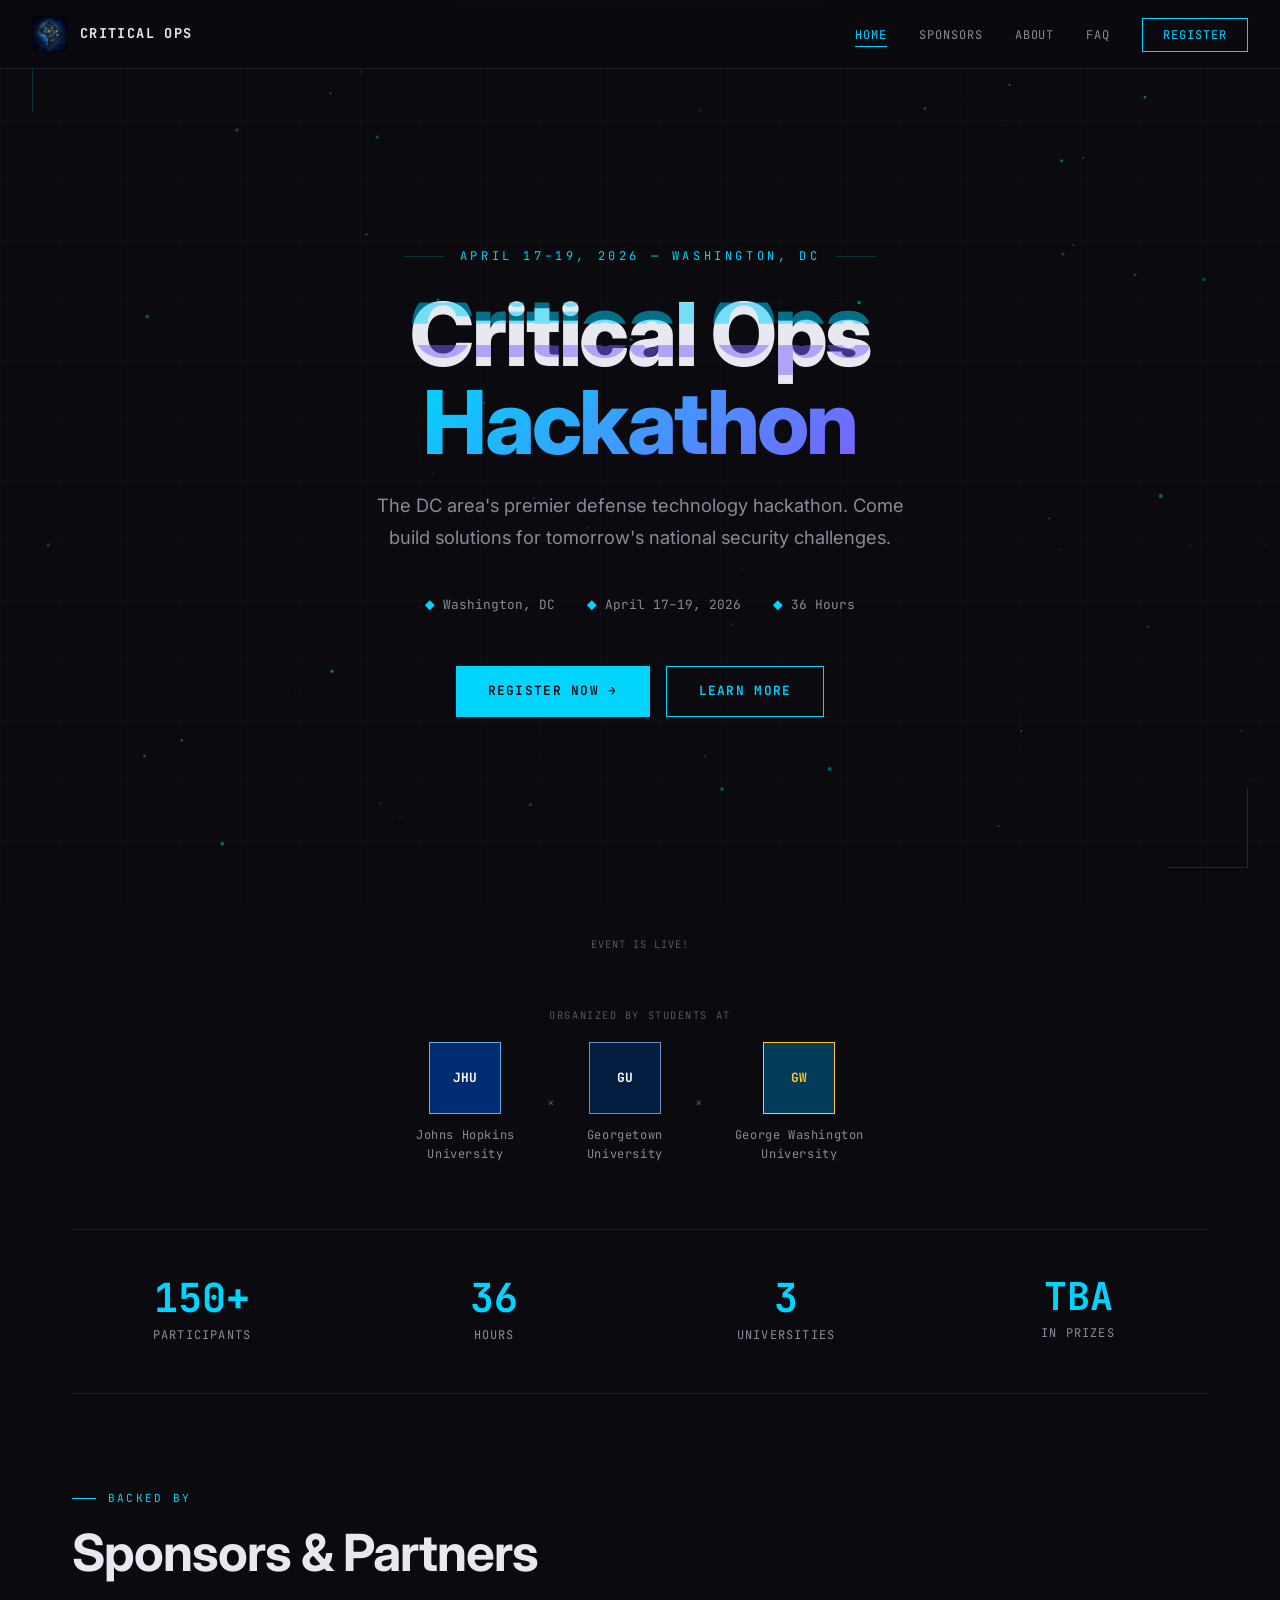
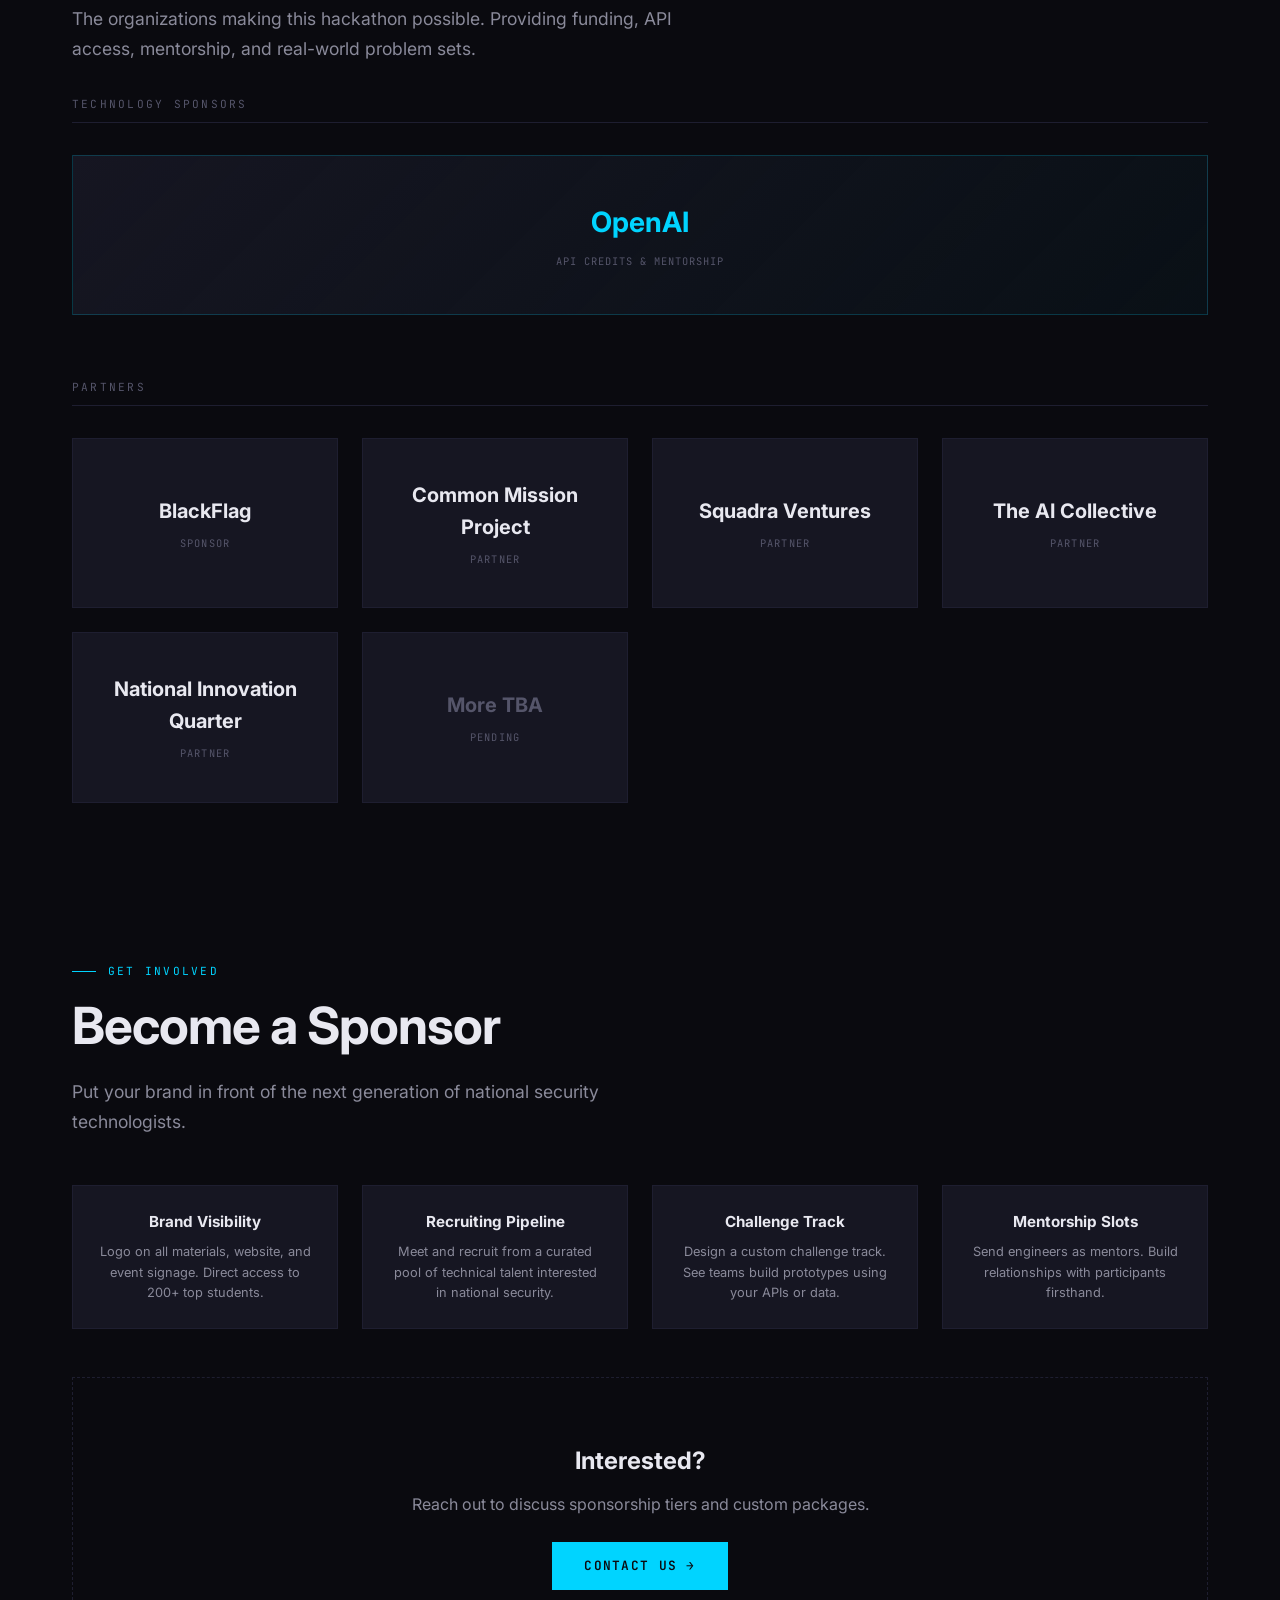
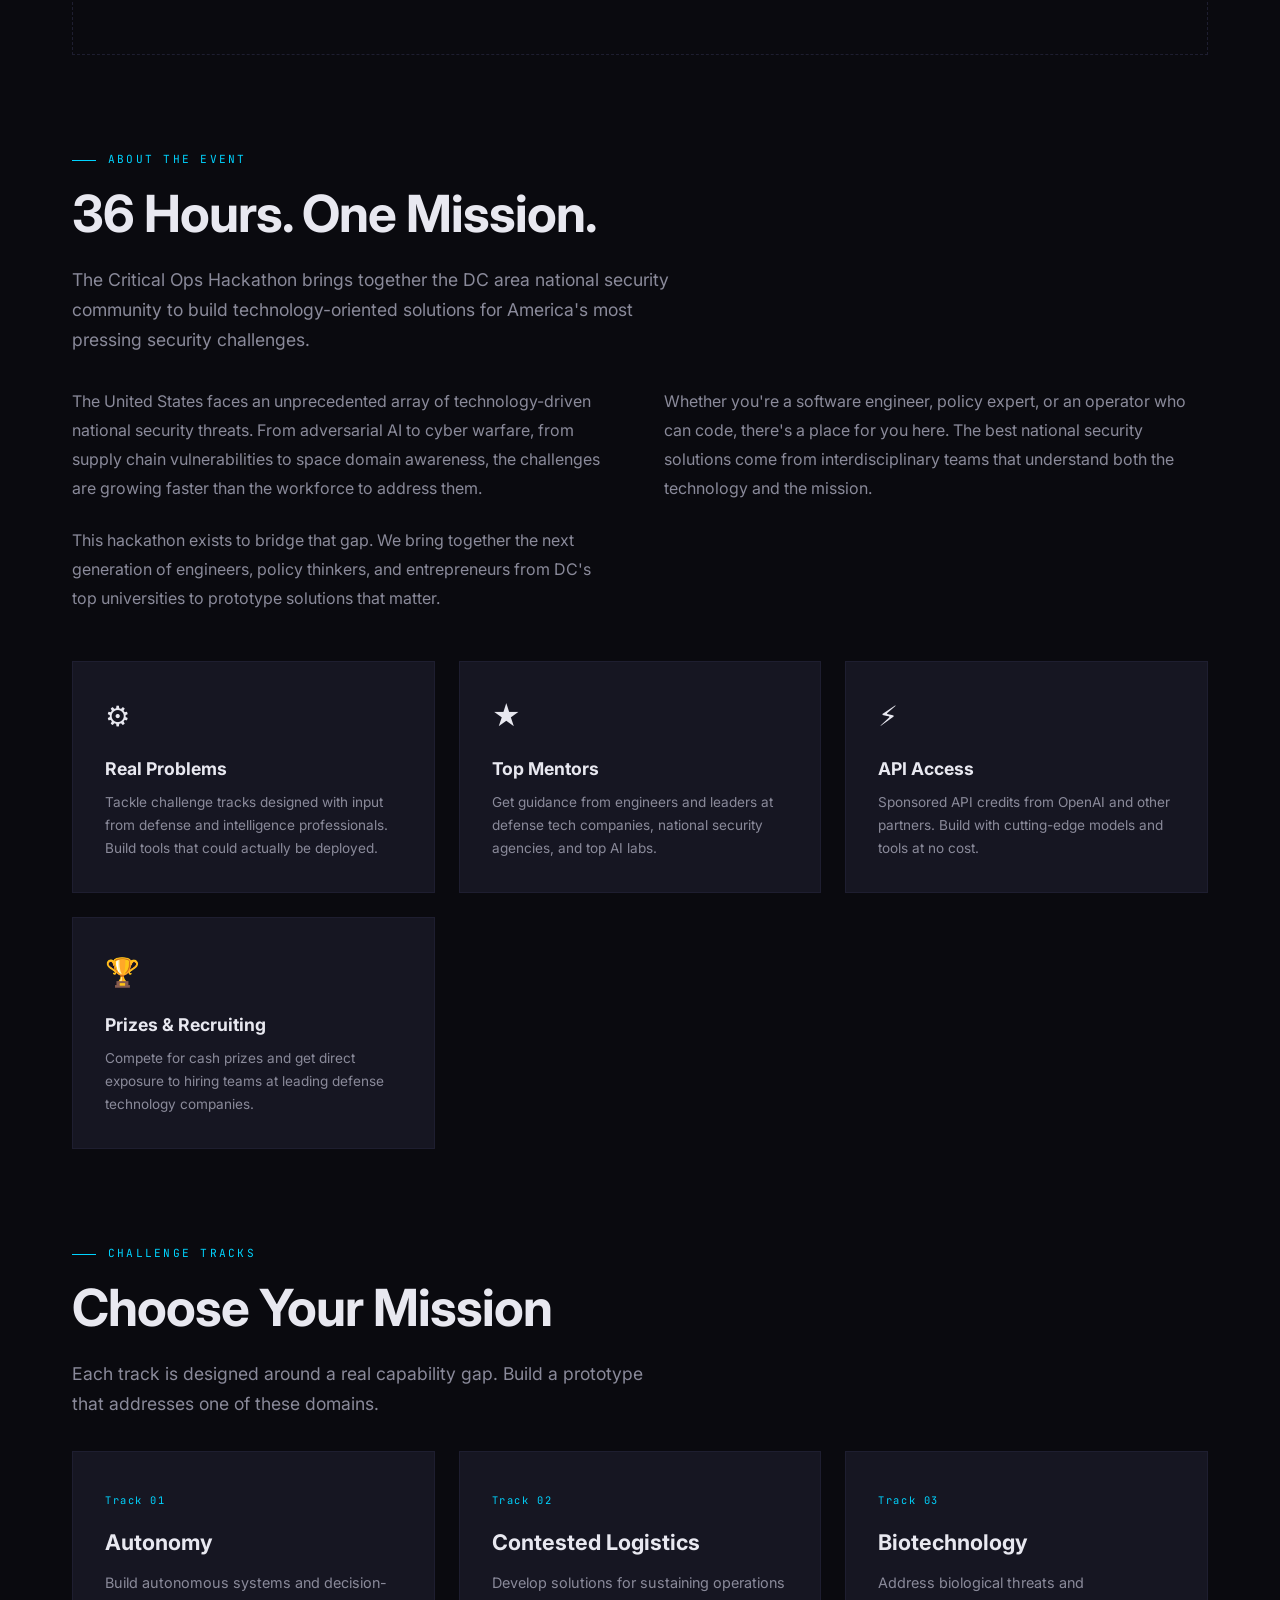
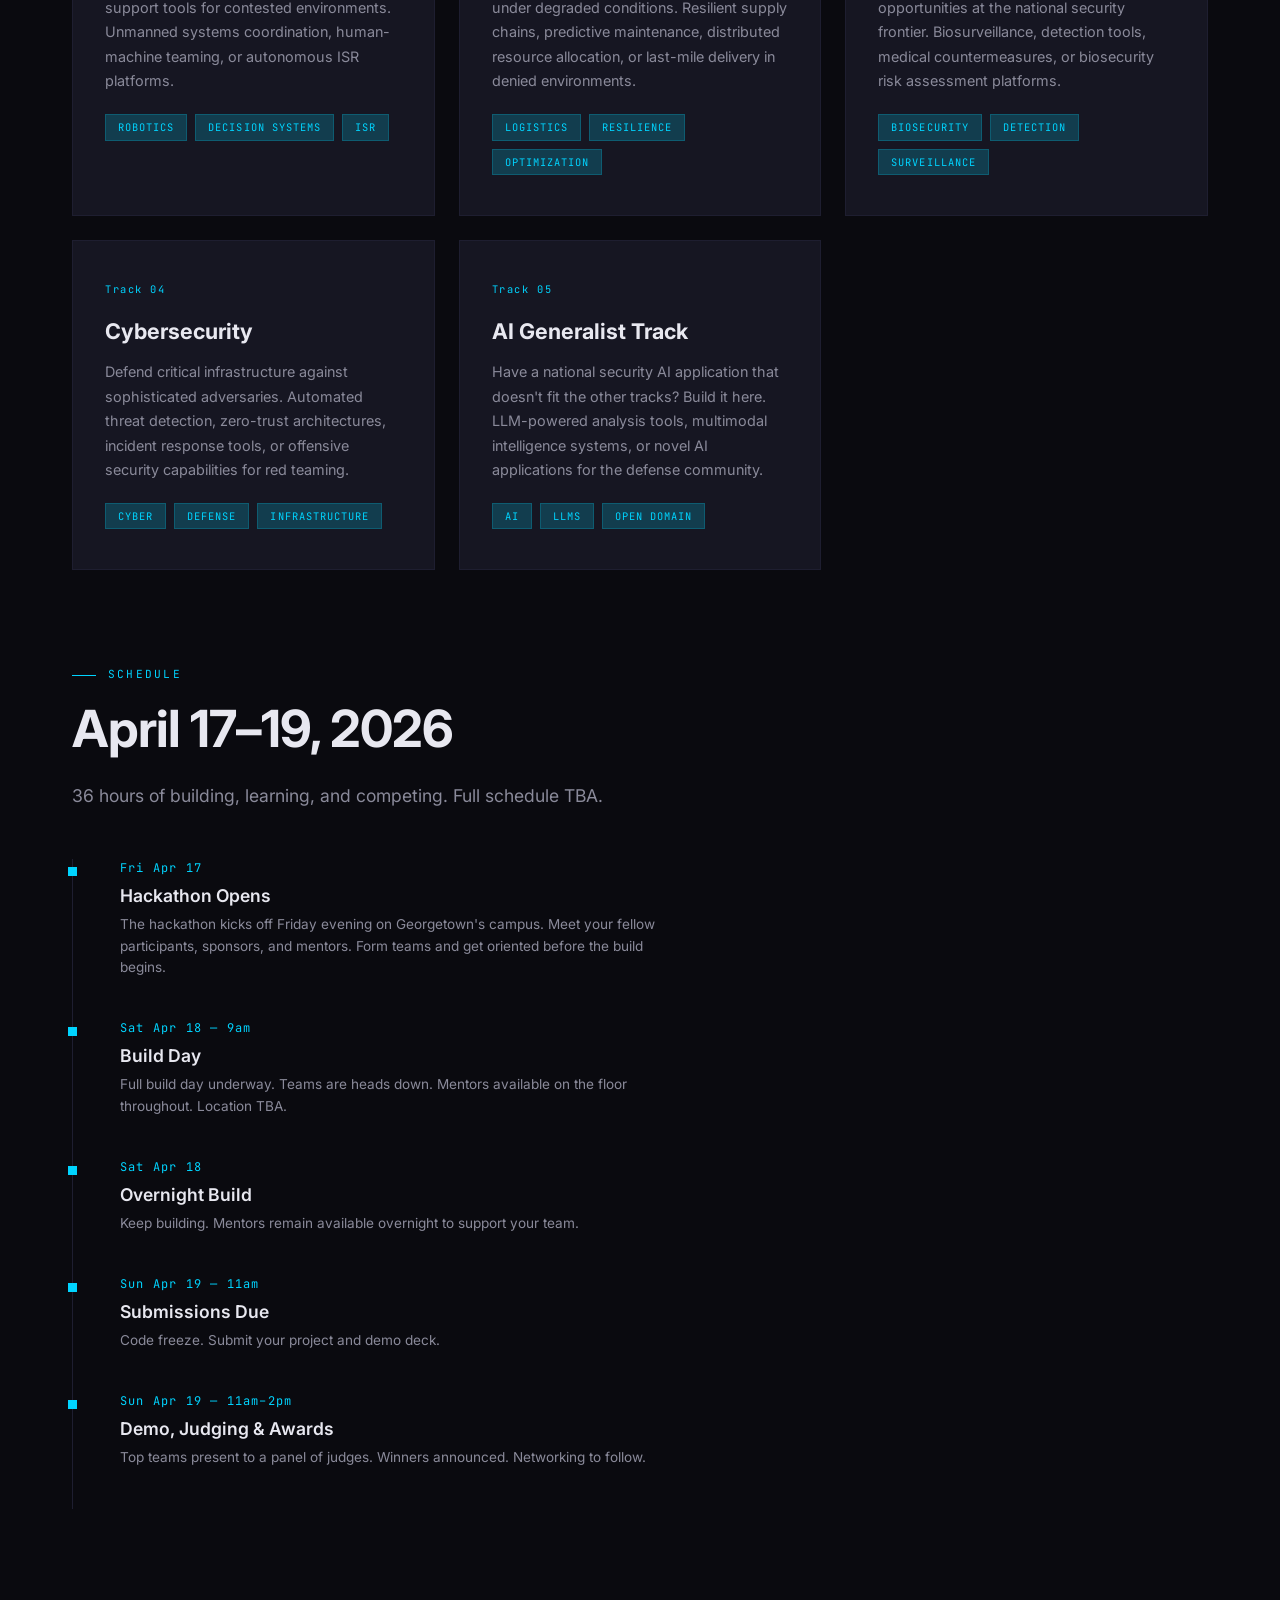
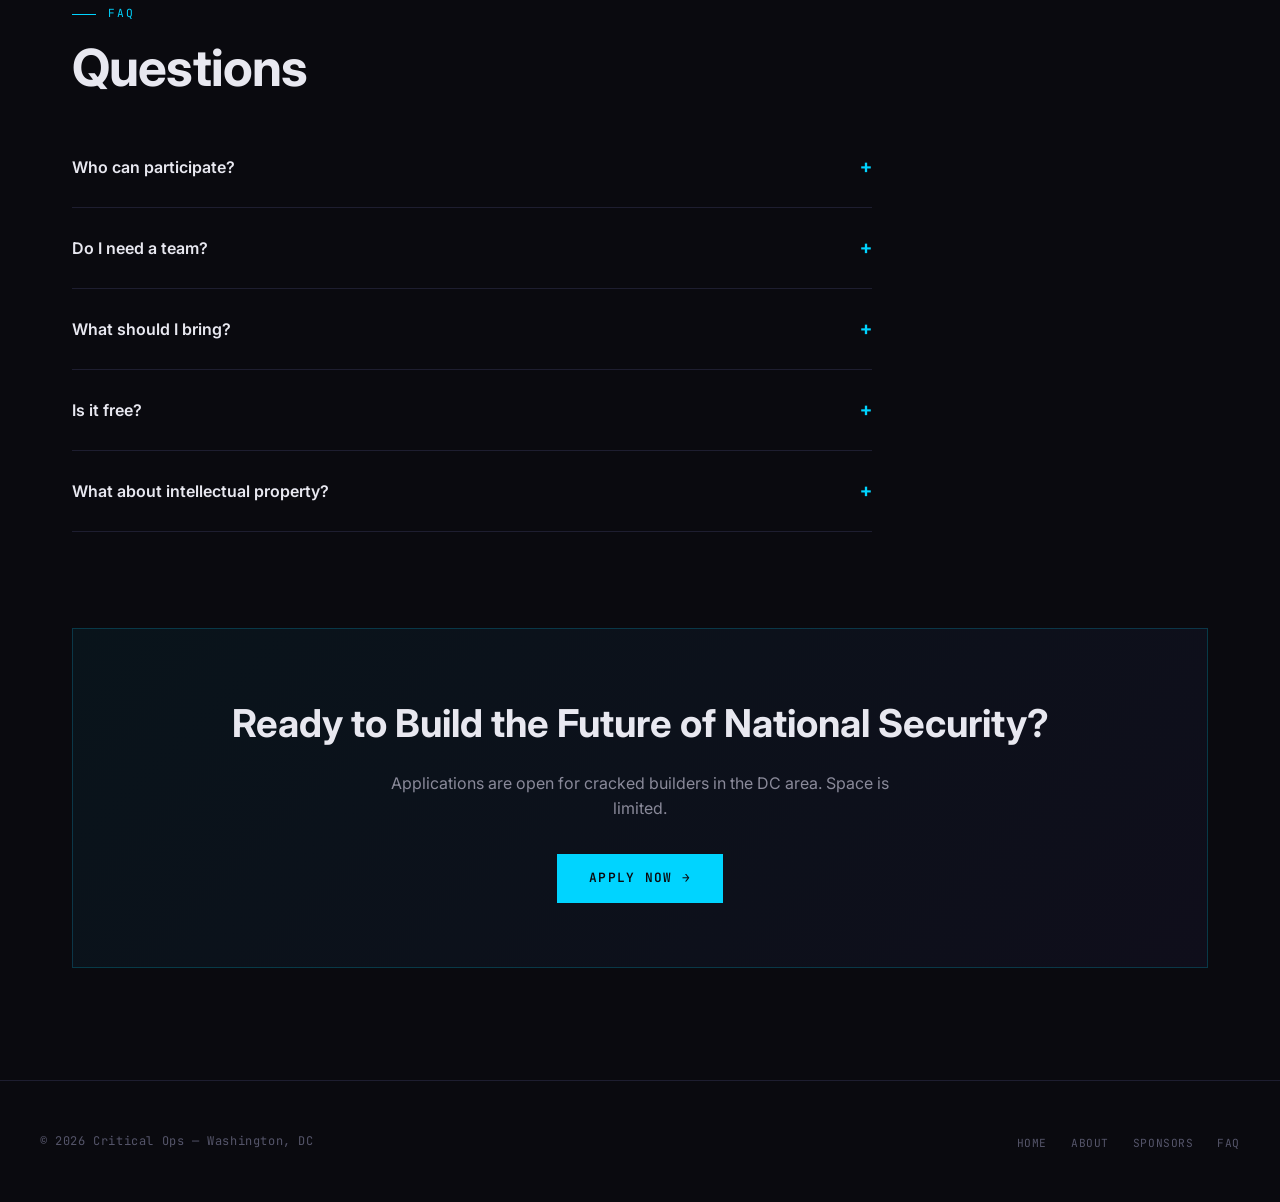
==== commit 751b13e1: "added partner" ====
--- a/index.html
+++ b/index.html
@@ -283,6 +283,10 @@
             <div class="sponsor-type">Partner</div>
           </div>
           <div class="sponsor-card">
+            <div class="sponsor-name">National Innovation Quarter</div>
+            <div class="sponsor-type">Partner</div>
+          </div>
+          <div class="sponsor-card">
             <div class="sponsor-name" style="color: var(--text-muted);">More TBA</div>
             <div class="sponsor-type">Pending</div>
           </div>
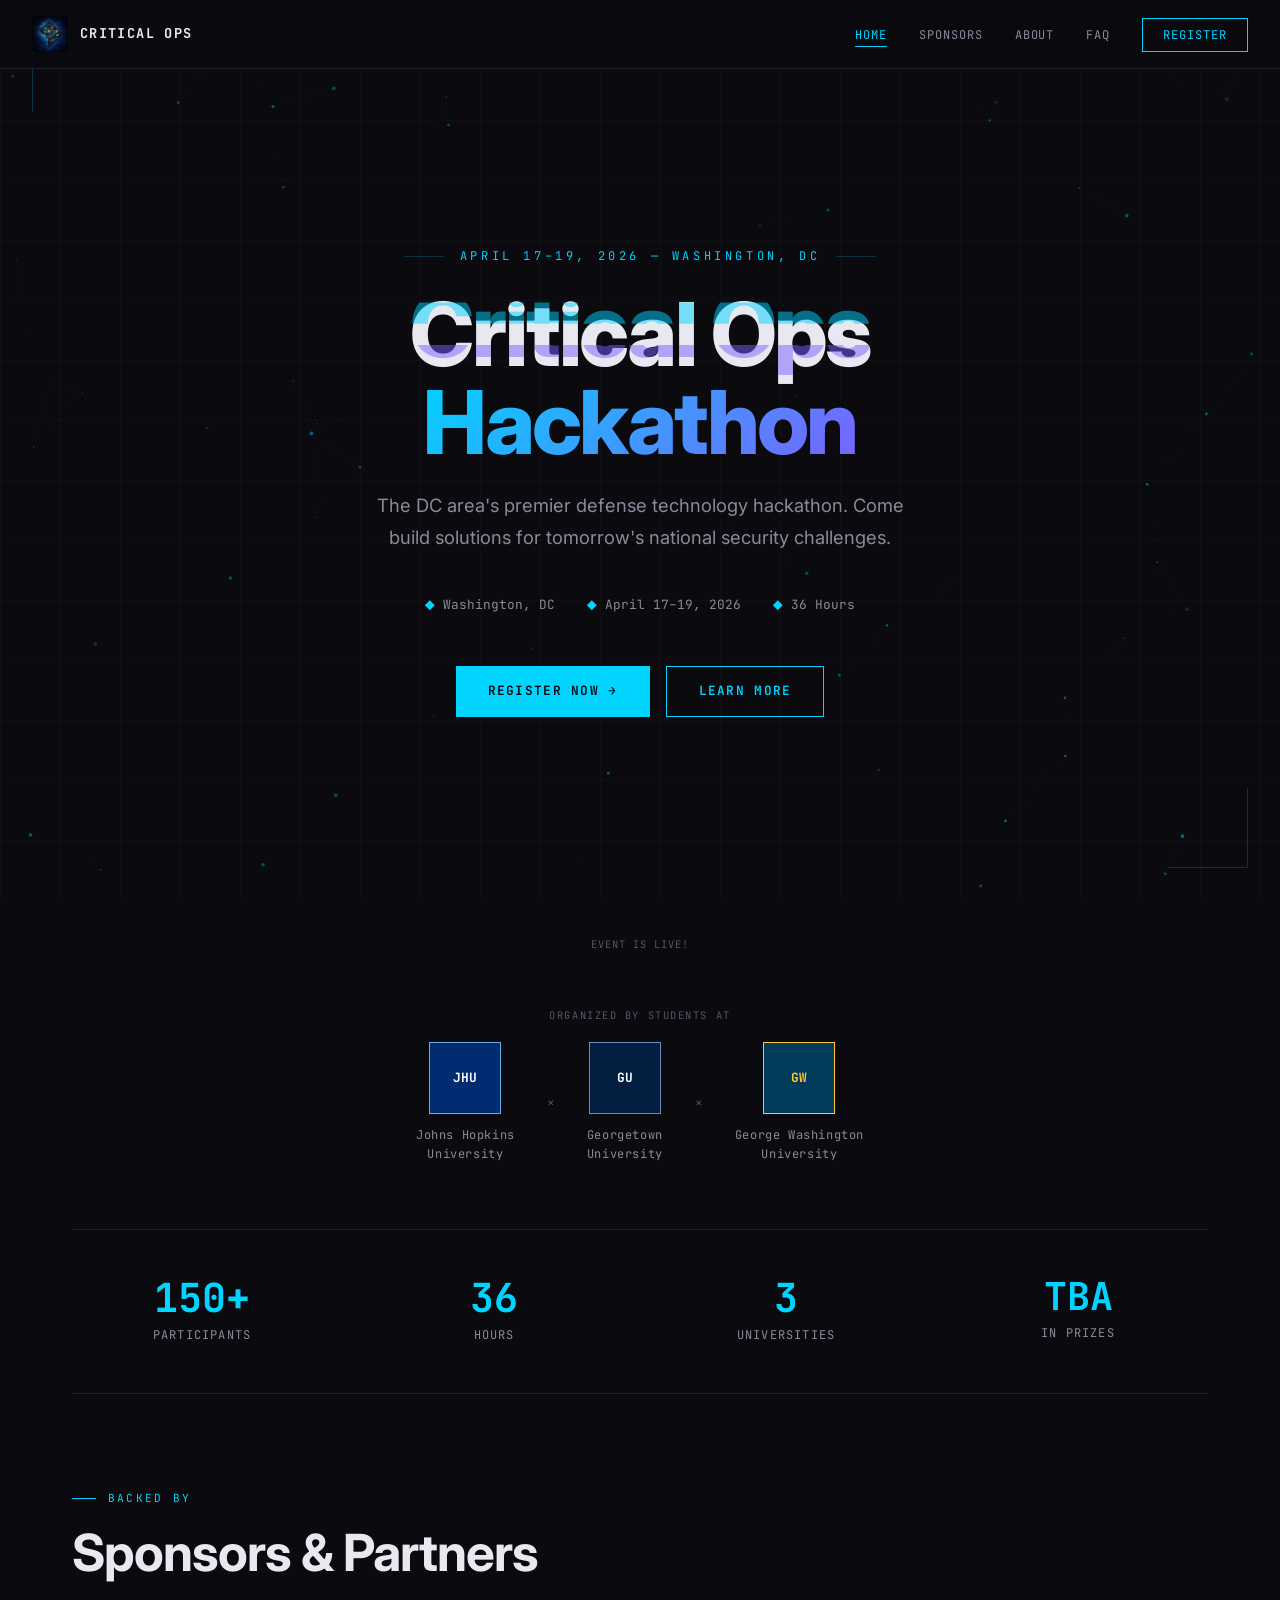
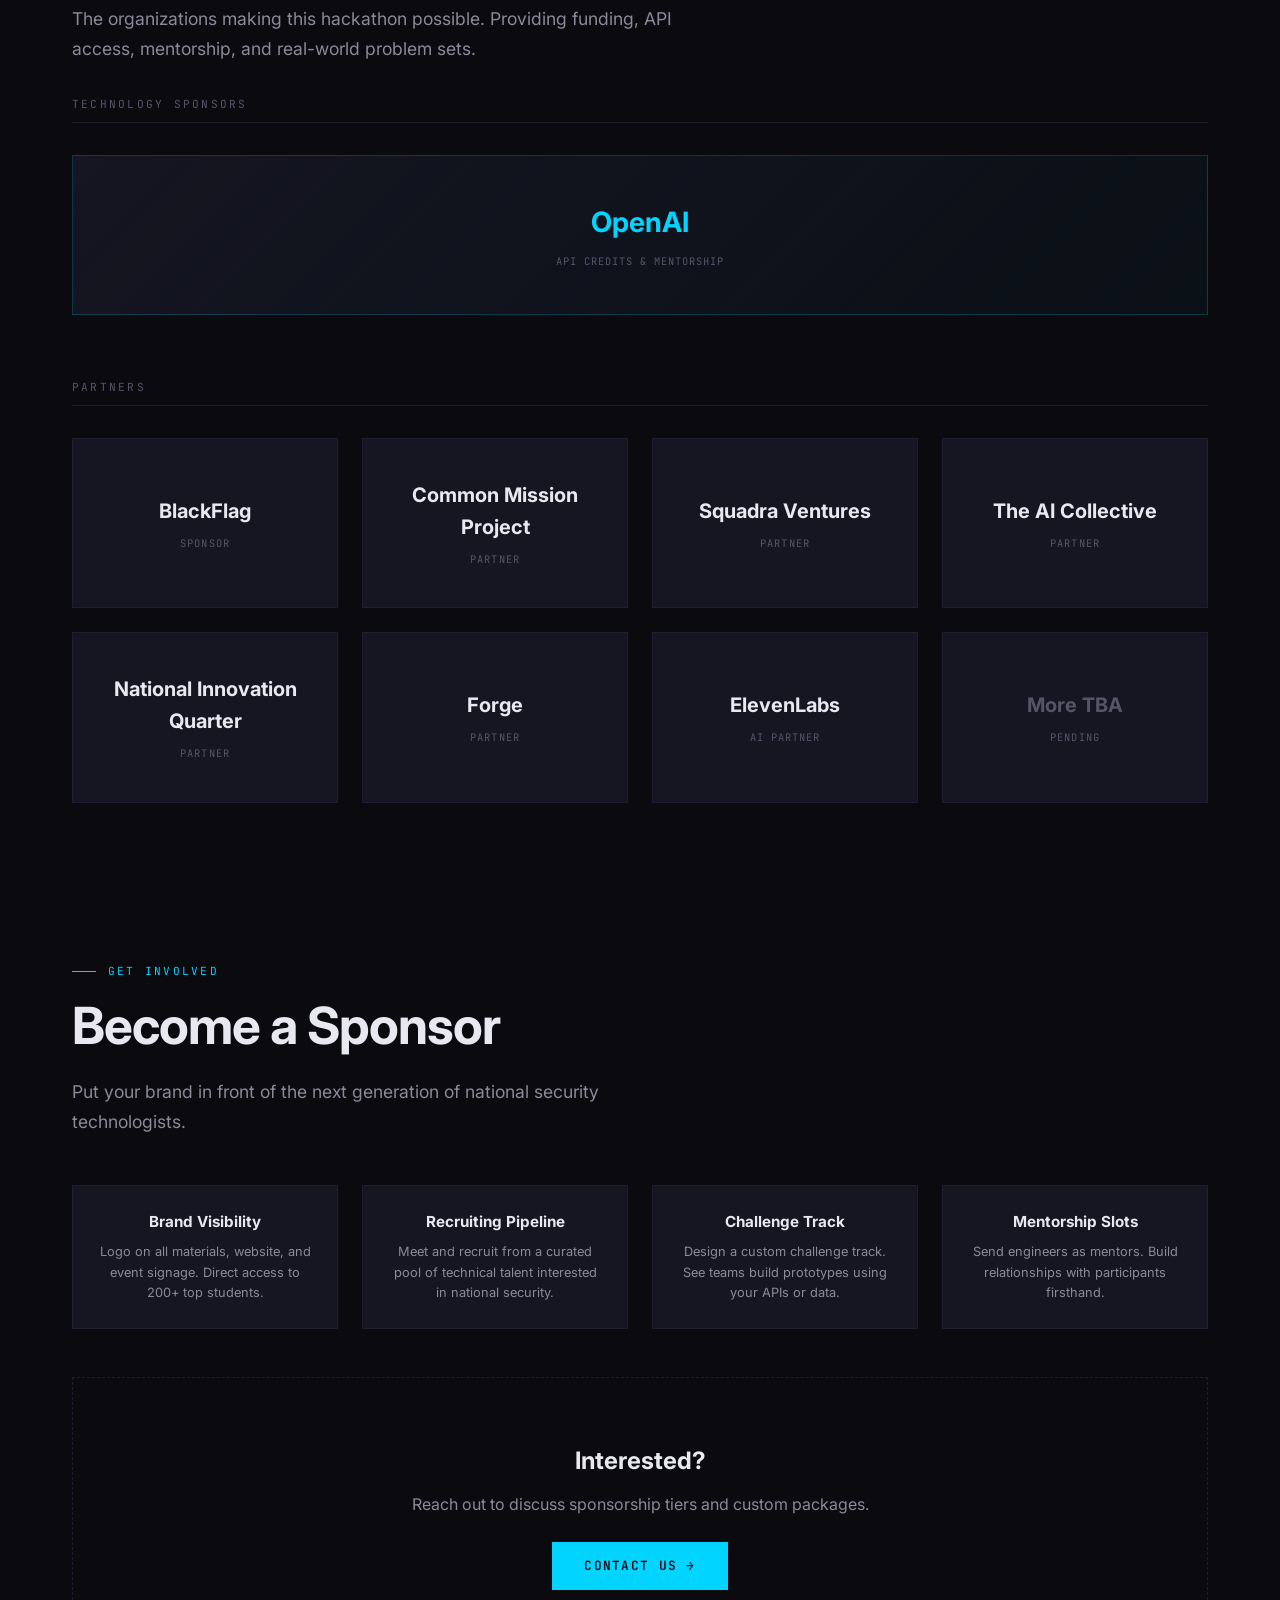
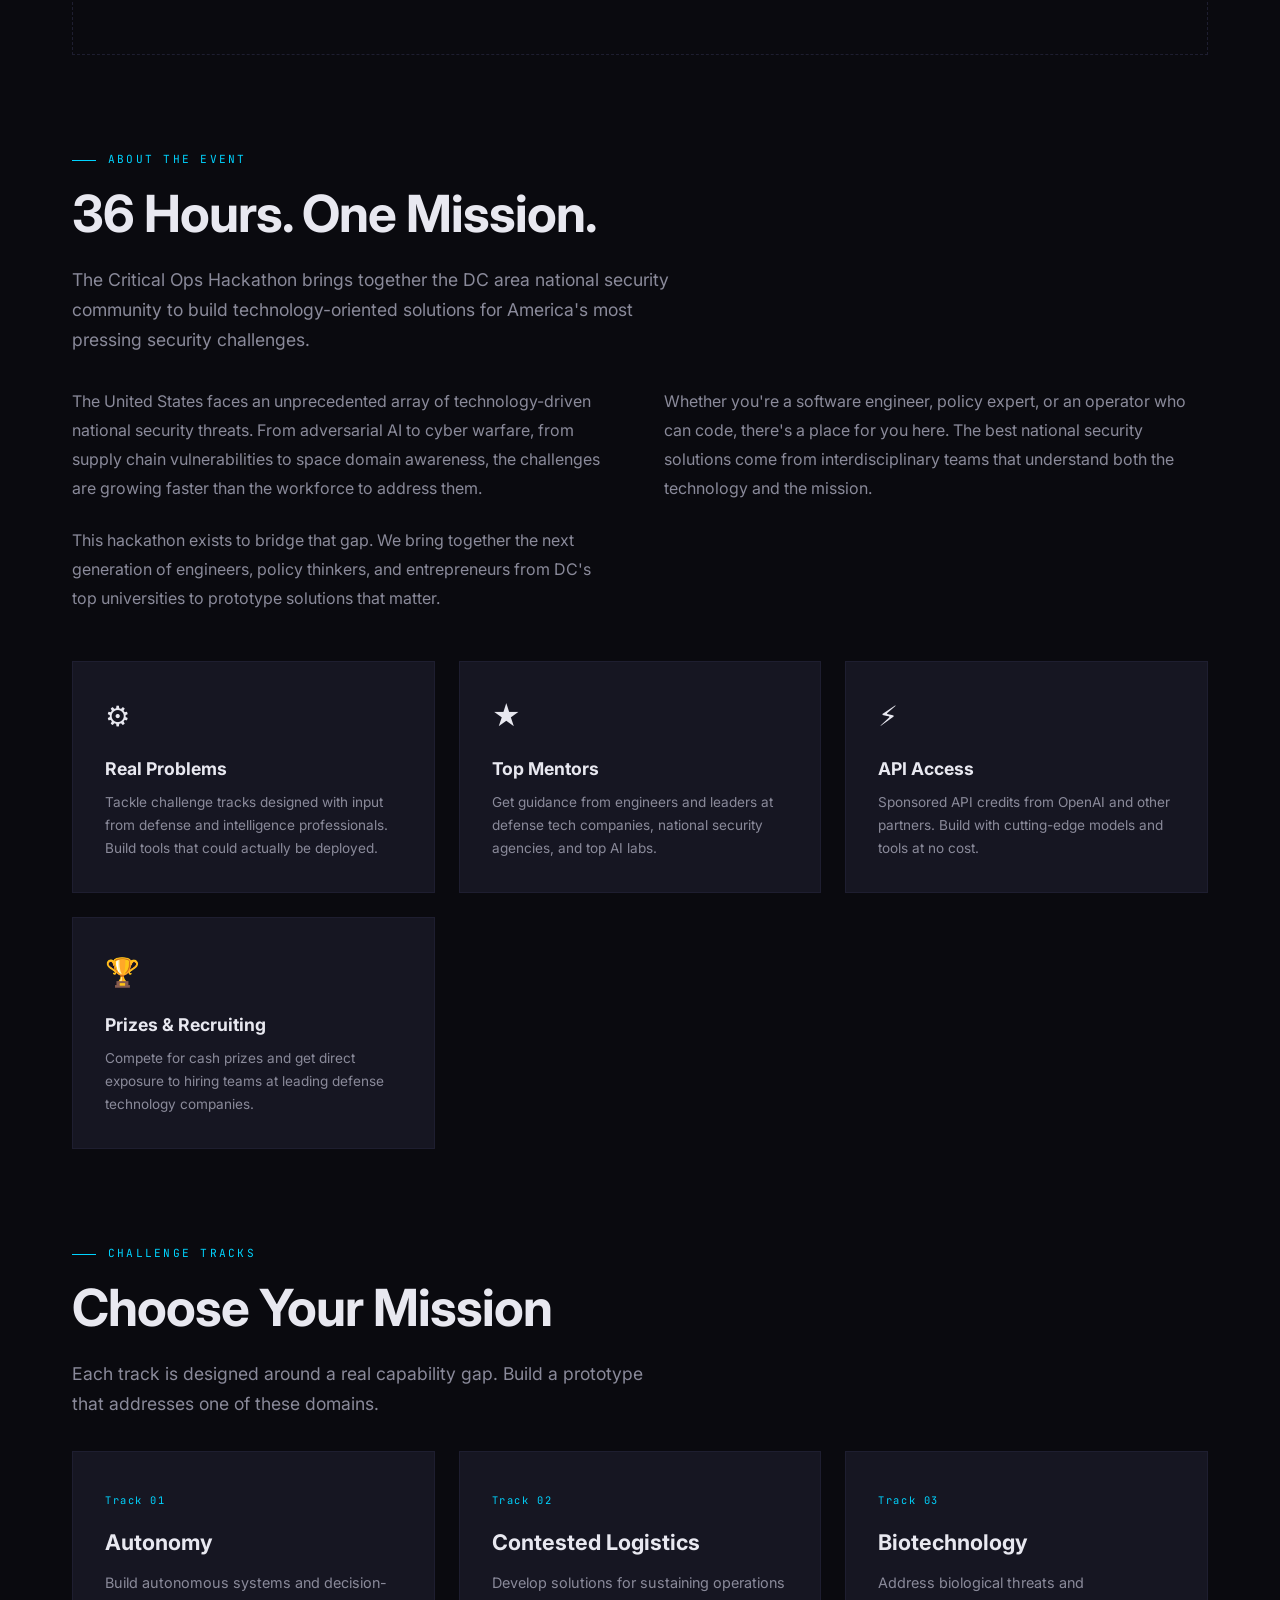
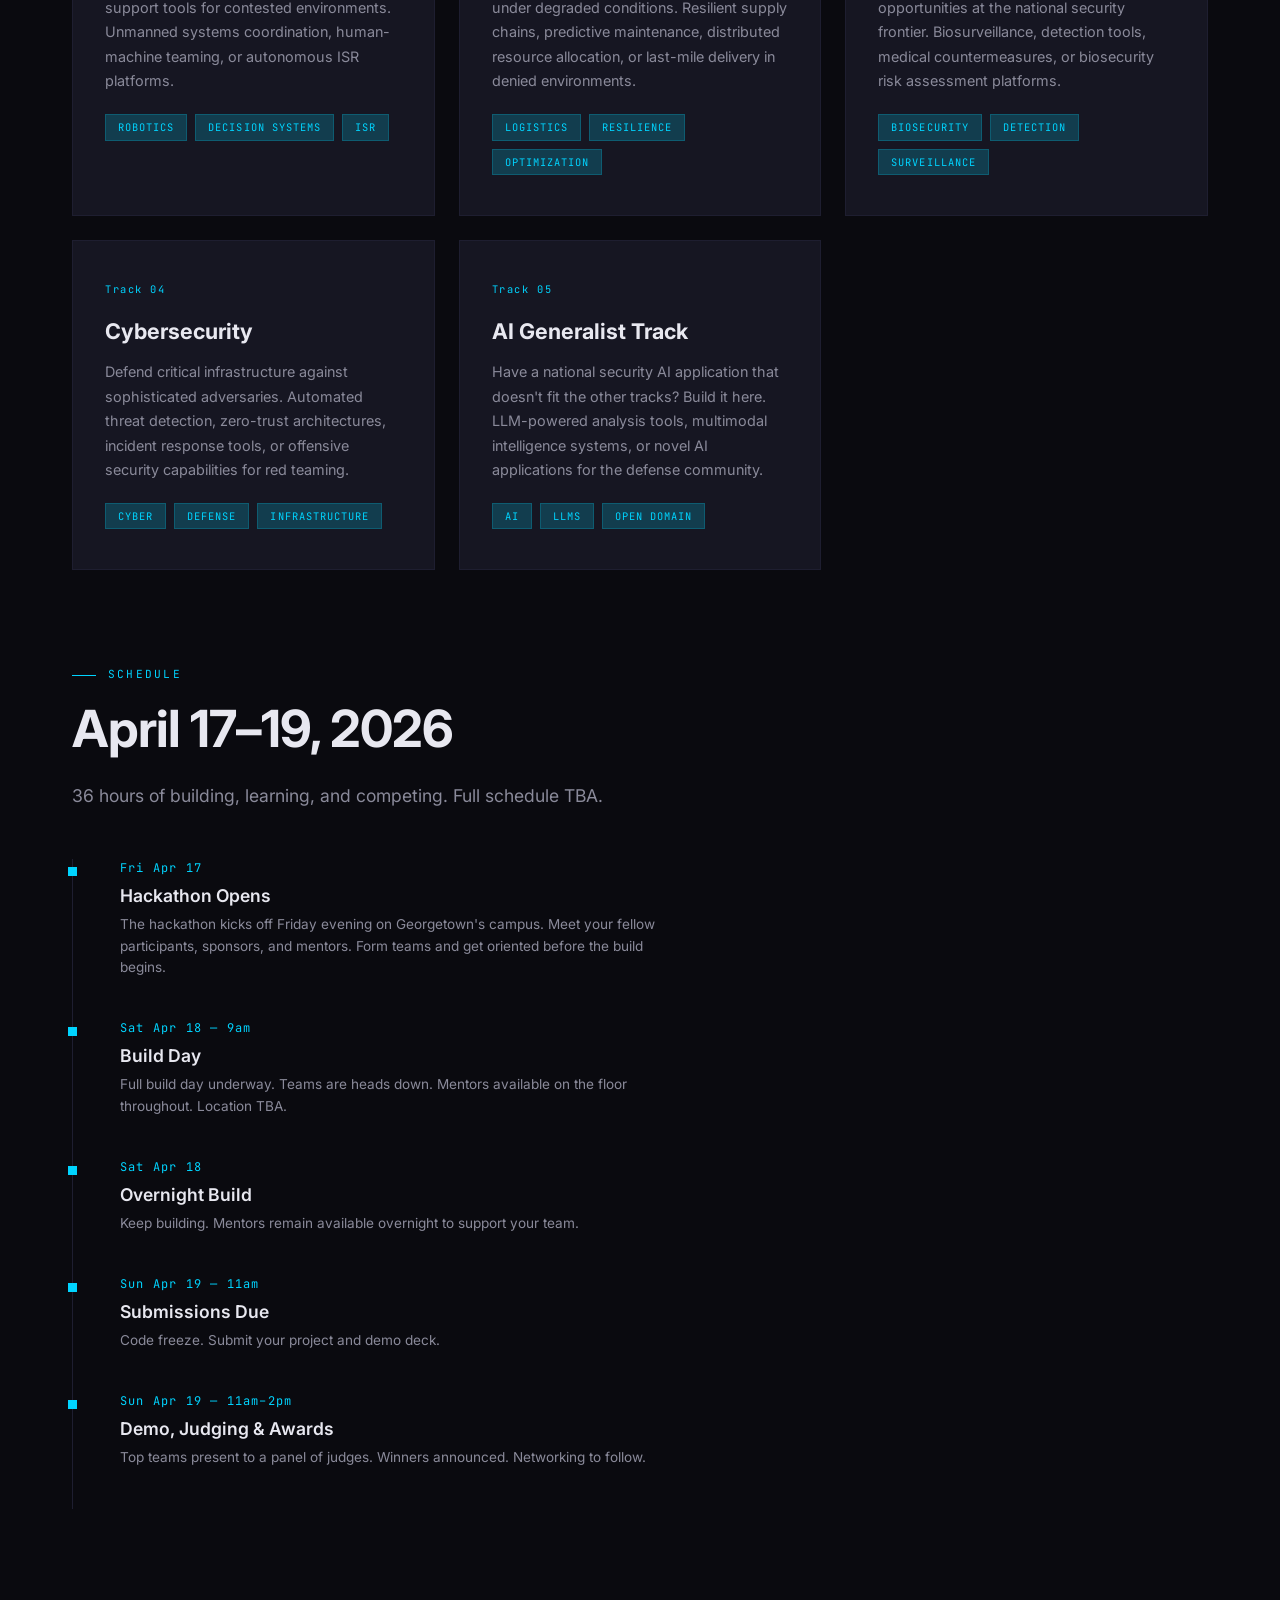
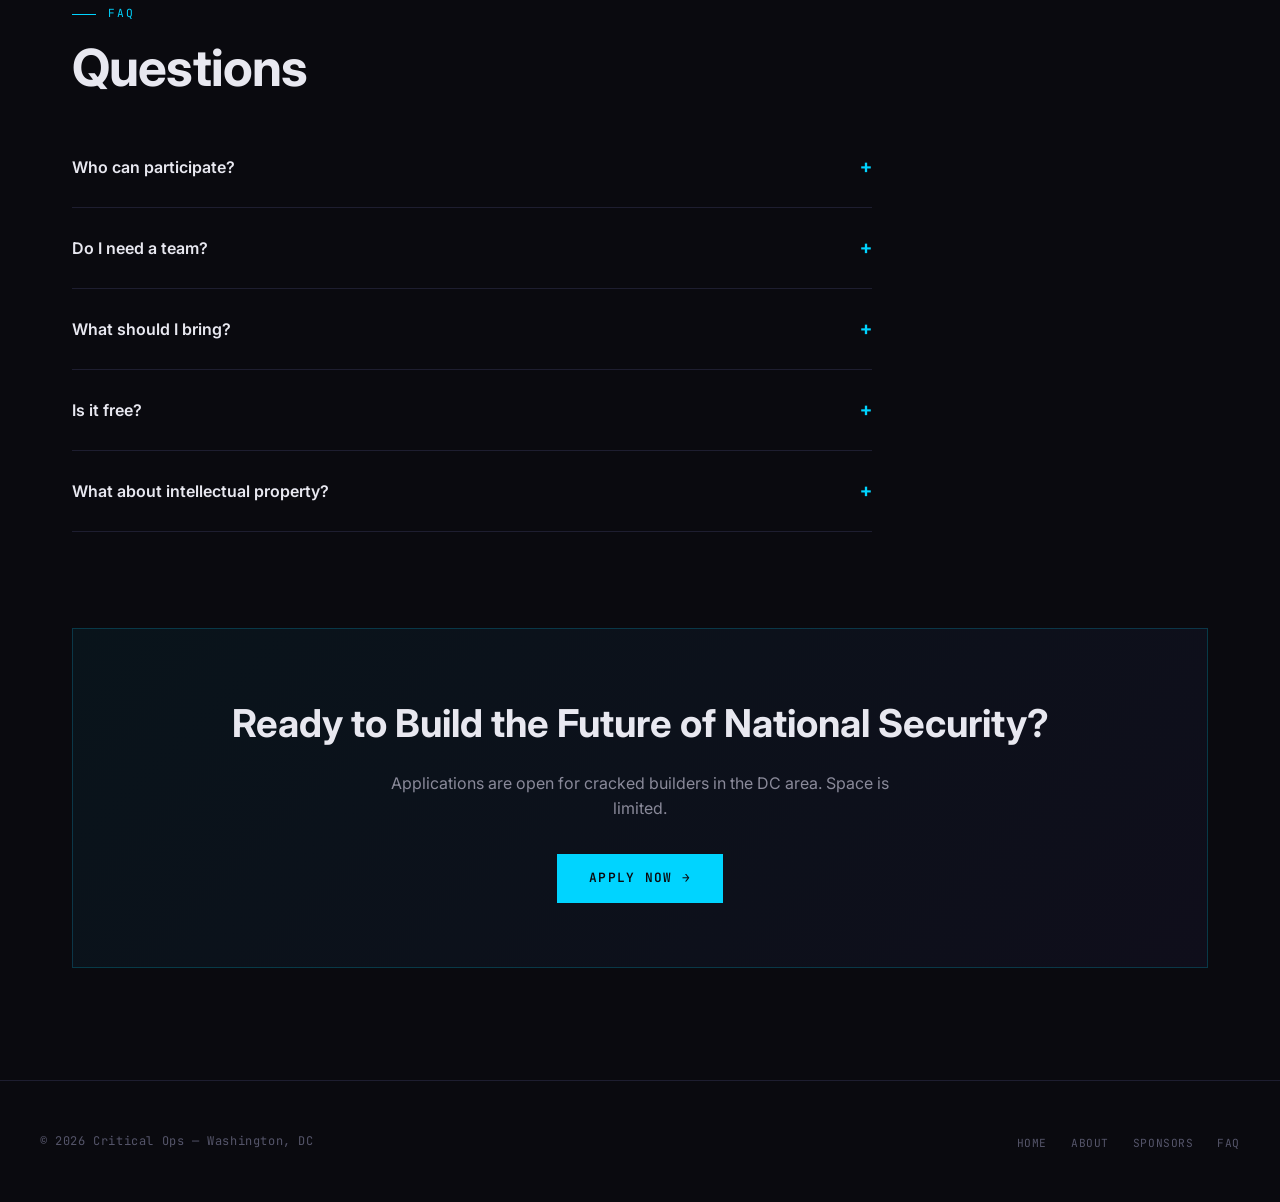
==== commit cfb0418a: "added more partmers Co-Authored-By: Claude Sonnet 4.6 <noreply@anthropic.com>" ====
--- a/index.html
+++ b/index.html
@@ -287,6 +287,14 @@
             <div class="sponsor-type">Partner</div>
           </div>
           <div class="sponsor-card">
+            <div class="sponsor-name">Forge</div>
+            <div class="sponsor-type">Partner</div>
+          </div>
+          <div class="sponsor-card">
+            <div class="sponsor-name">ElevenLabs</div>
+            <div class="sponsor-type">AI Partner</div>
+          </div>
+          <div class="sponsor-card">
             <div class="sponsor-name" style="color: var(--text-muted);">More TBA</div>
             <div class="sponsor-type">Pending</div>
           </div>
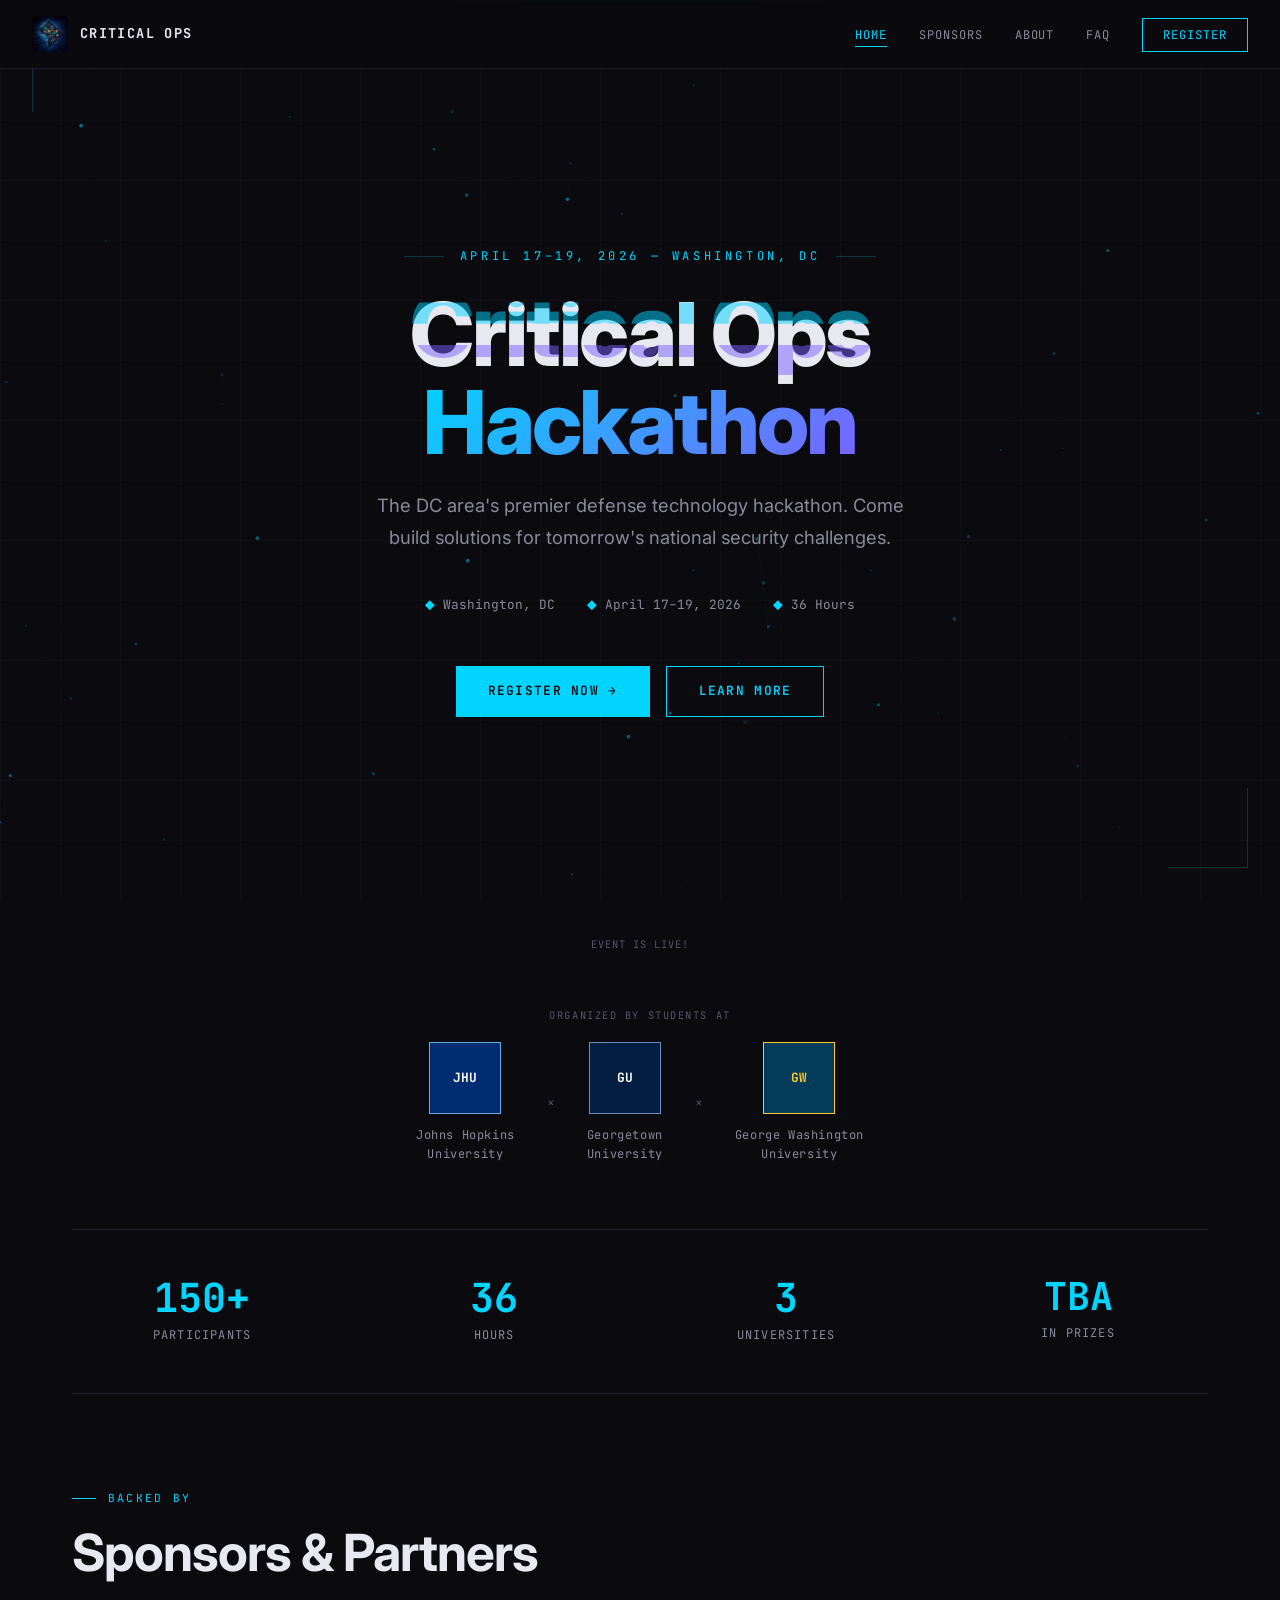
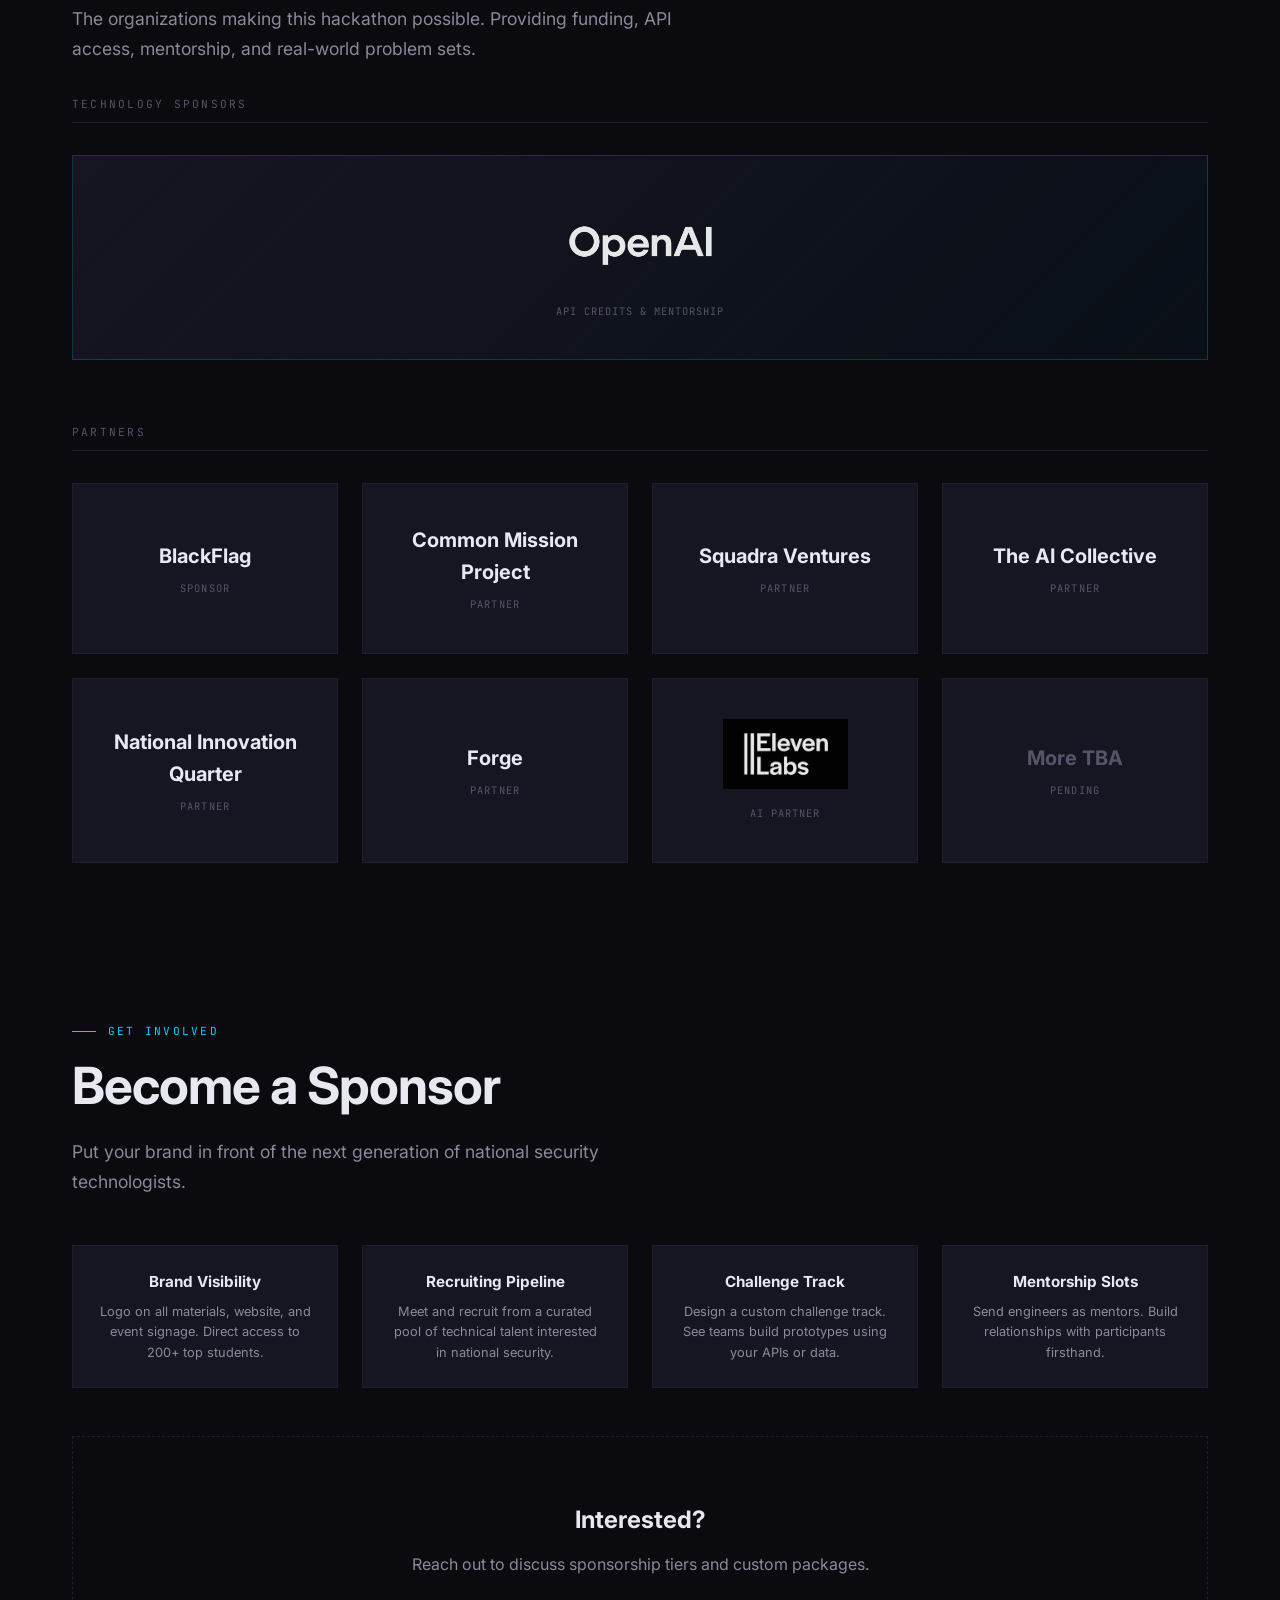
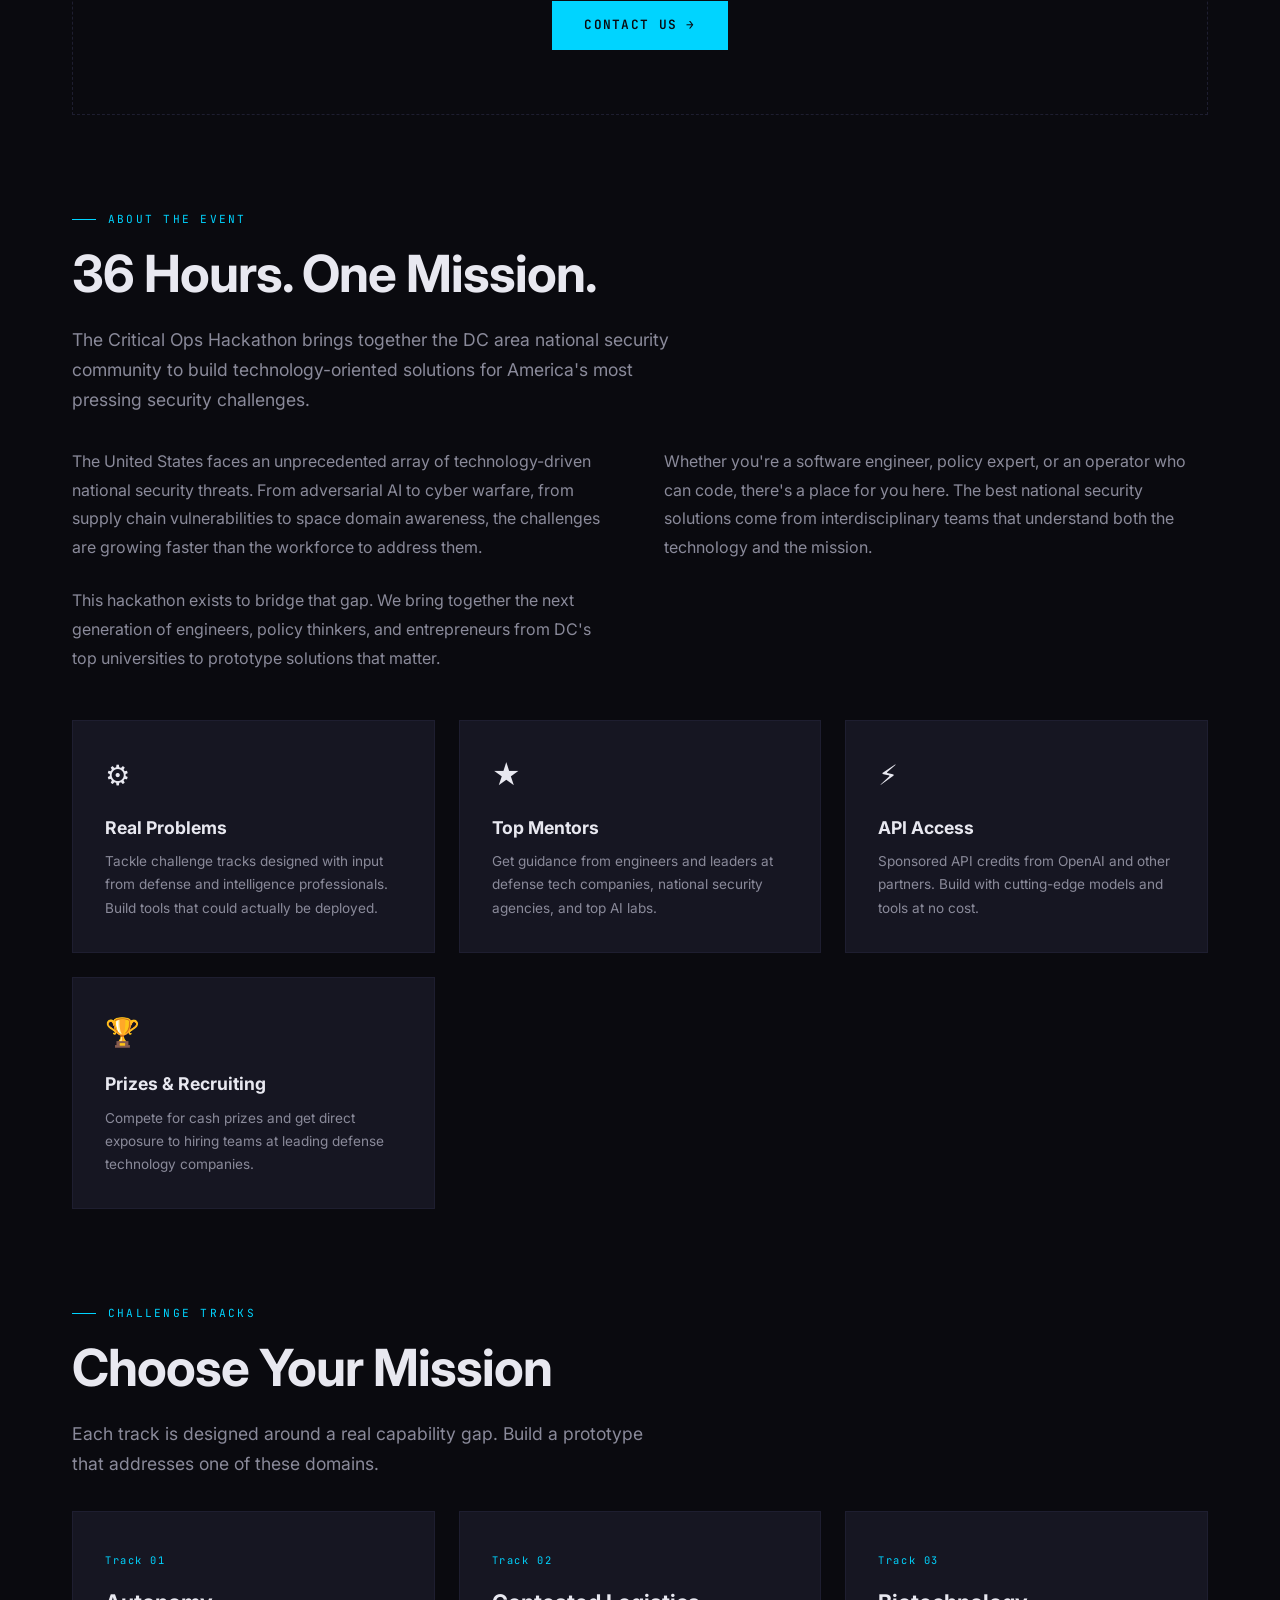
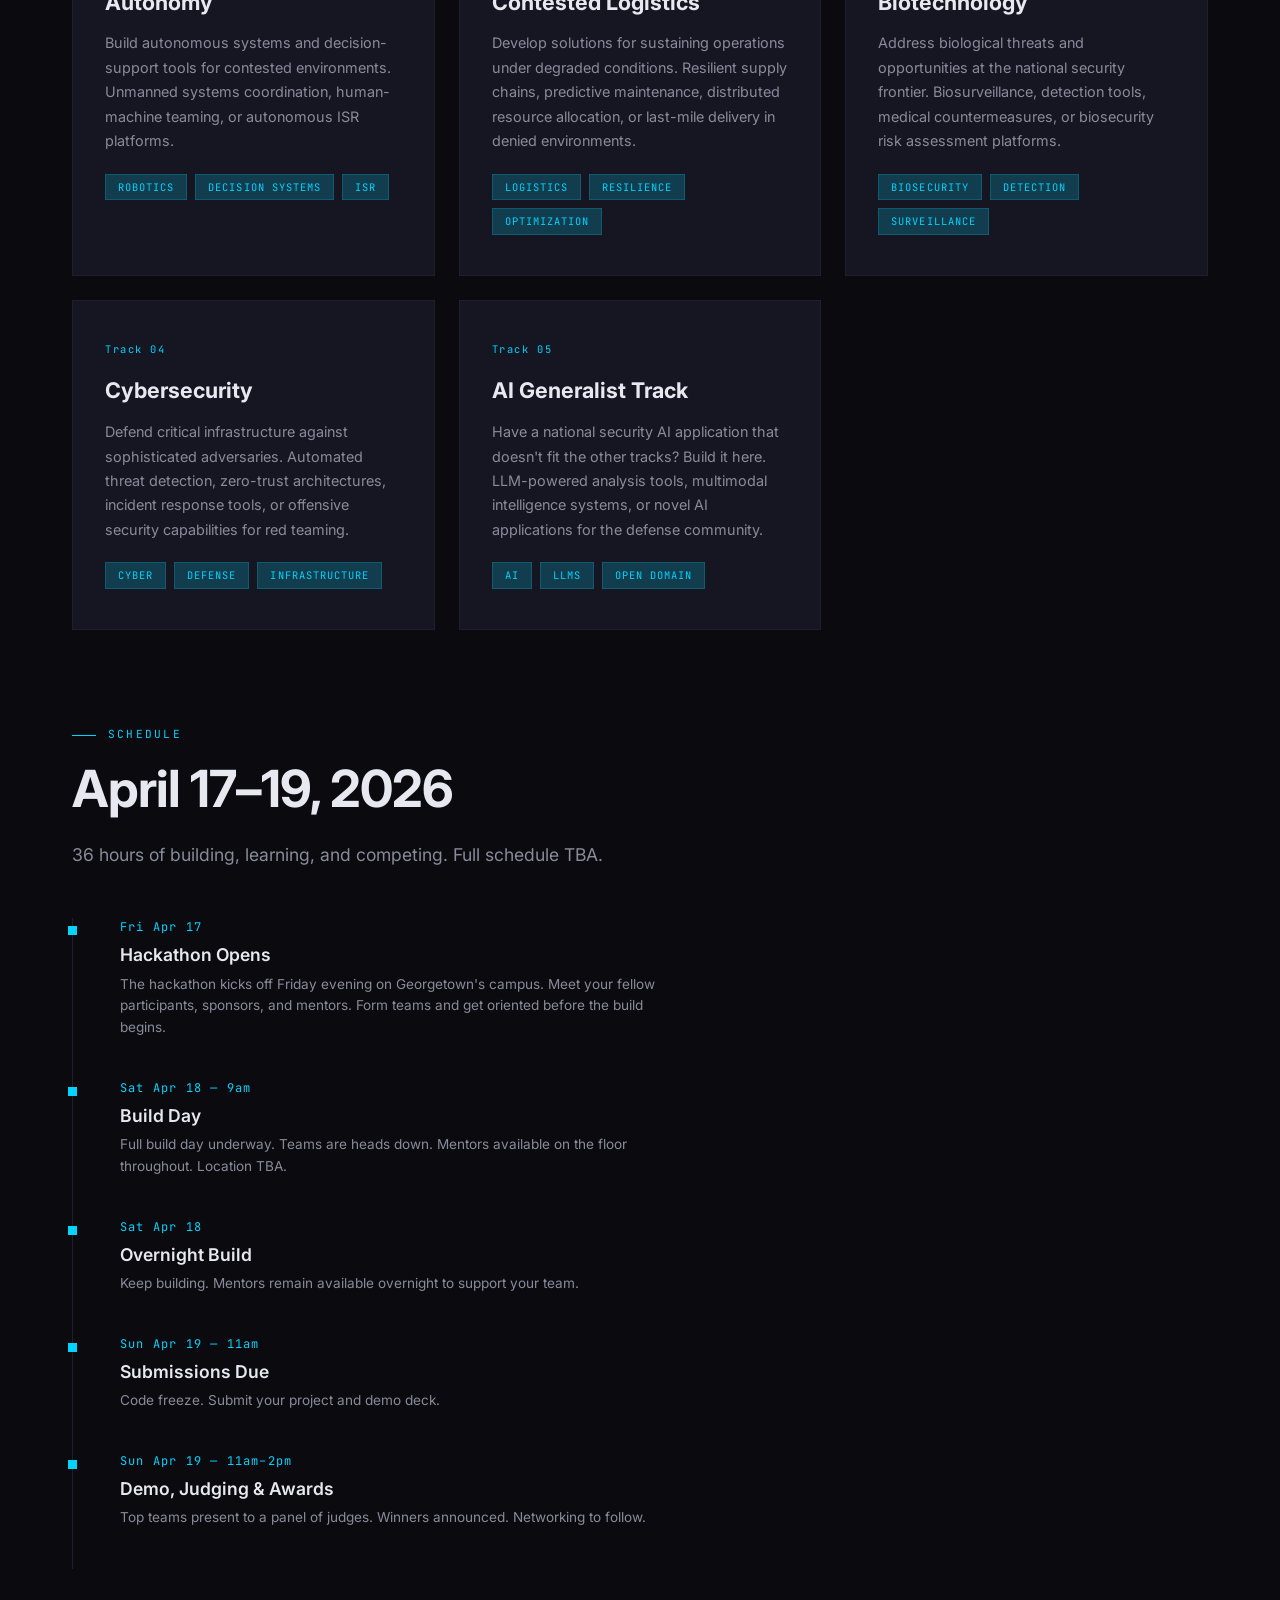
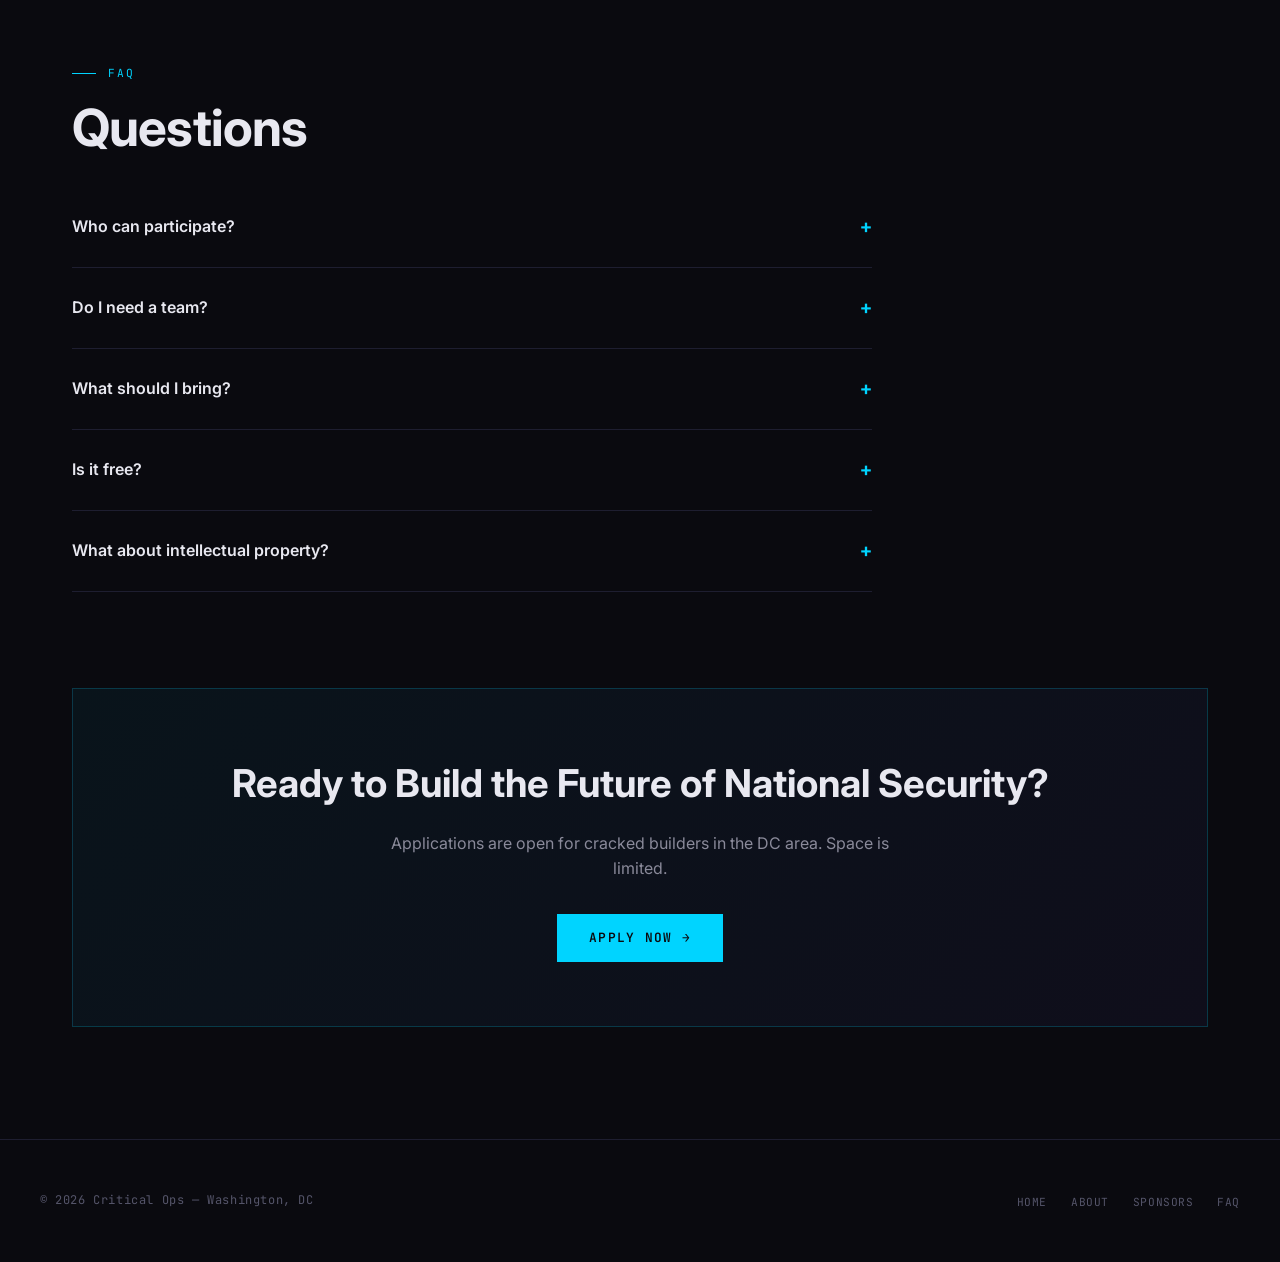
==== commit 0779d58e: "add OpenAI and ElevenLabs logos to sponsor cards Co-Authored-By: Claude Sonnet 4.6 <noreply@anthropi" ====
--- a/index.html
+++ b/index.html
@@ -75,6 +75,19 @@
       line-height: 1.7;
     }
 
+    /* ── Sponsor logos ── */
+    .sponsor-logo {
+      width: auto;
+      height: 70px;
+      object-fit: contain;
+      margin-bottom: 1rem;
+      opacity: 0.9;
+    }
+
+    .title-sponsor .sponsor-logo {
+      height: 91px;
+    }
+
     /* ── Sponsors page styles ── */
     .sponsor-cta-section {
       text-align: center;
@@ -256,7 +269,7 @@
         <div class="sponsor-tier-label">Technology Sponsors</div>
         <div class="sponsor-grid tier-partner stagger-children">
           <div class="sponsor-card title-sponsor">
-            <div class="sponsor-name">OpenAI</div>
+            <img src="logos/OpenAI-white-wordmark.png" alt="OpenAI" class="sponsor-logo">
             <div class="sponsor-type">API Credits &amp; Mentorship</div>
           </div>
         </div>
@@ -291,7 +304,7 @@
             <div class="sponsor-type">Partner</div>
           </div>
           <div class="sponsor-card">
-            <div class="sponsor-name">ElevenLabs</div>
+            <img src="logos/11labs.png" alt="ElevenLabs" class="sponsor-logo">
             <div class="sponsor-type">AI Partner</div>
           </div>
           <div class="sponsor-card">
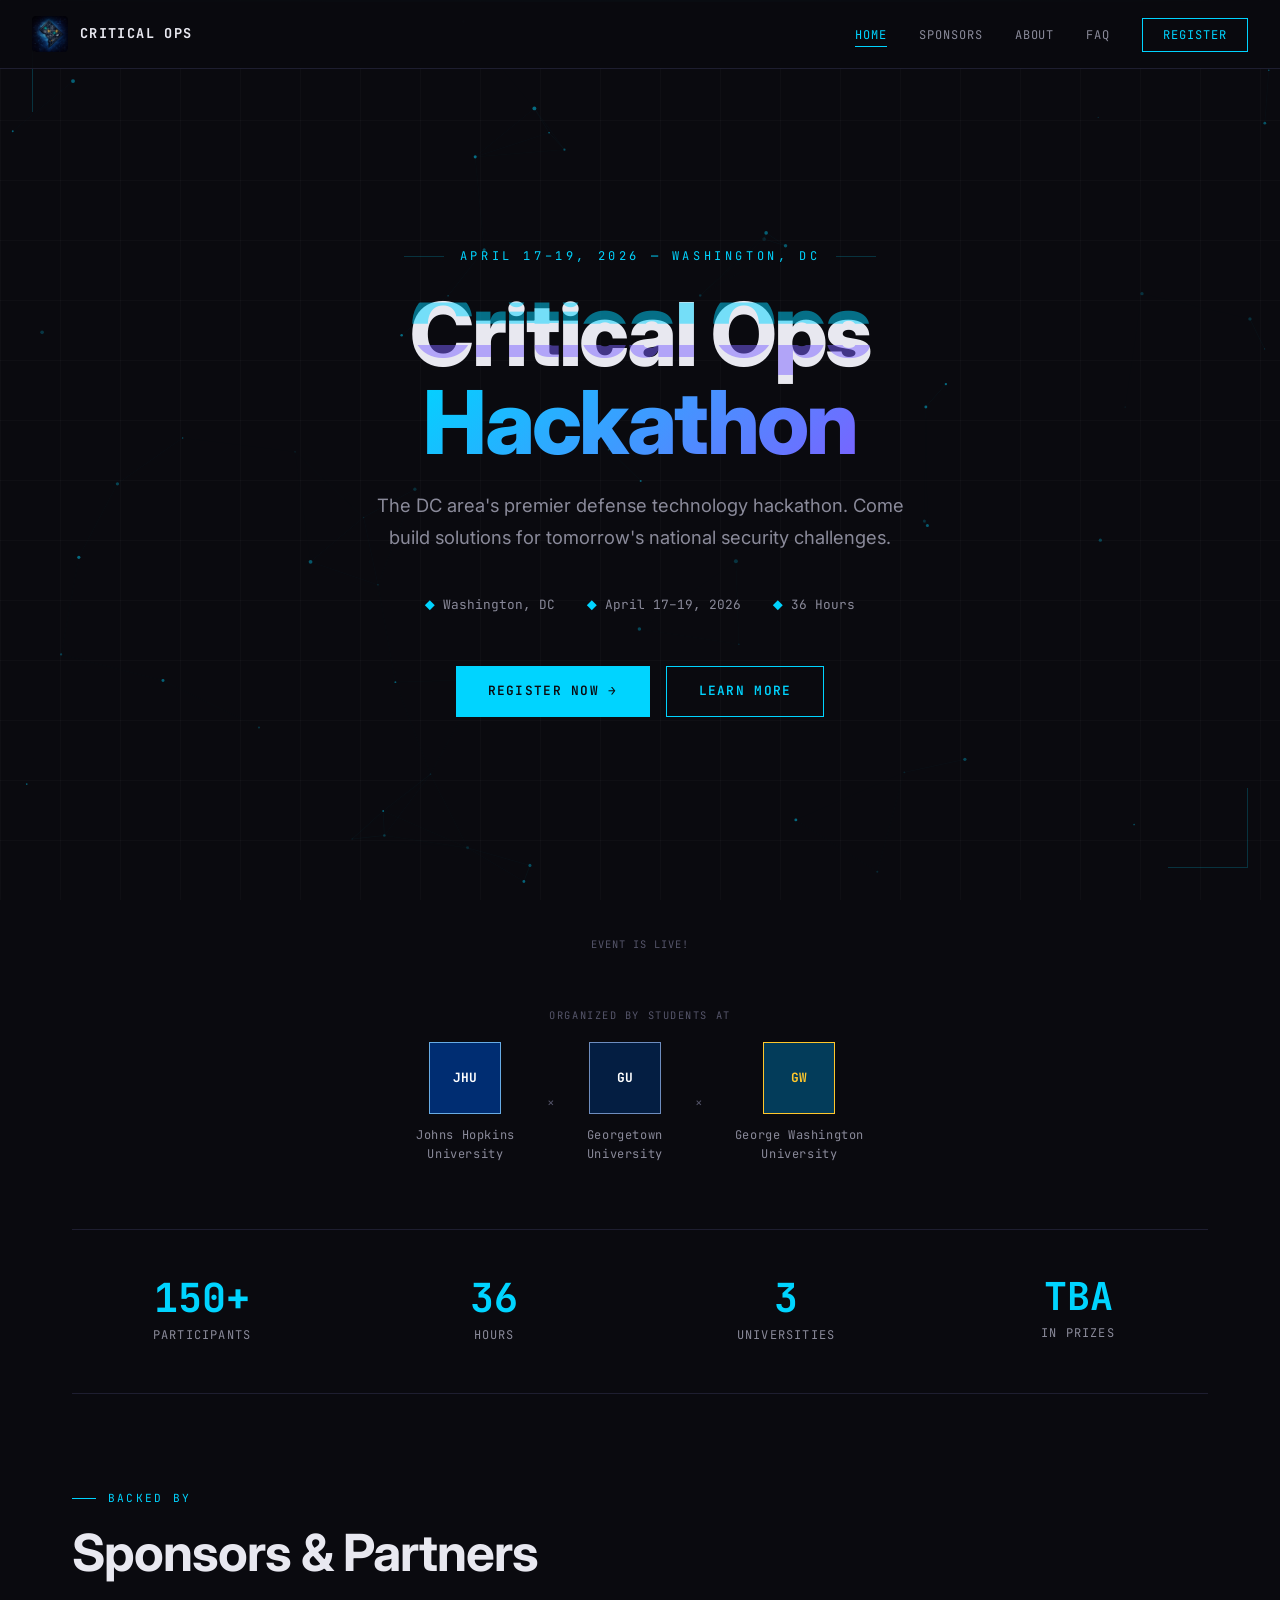
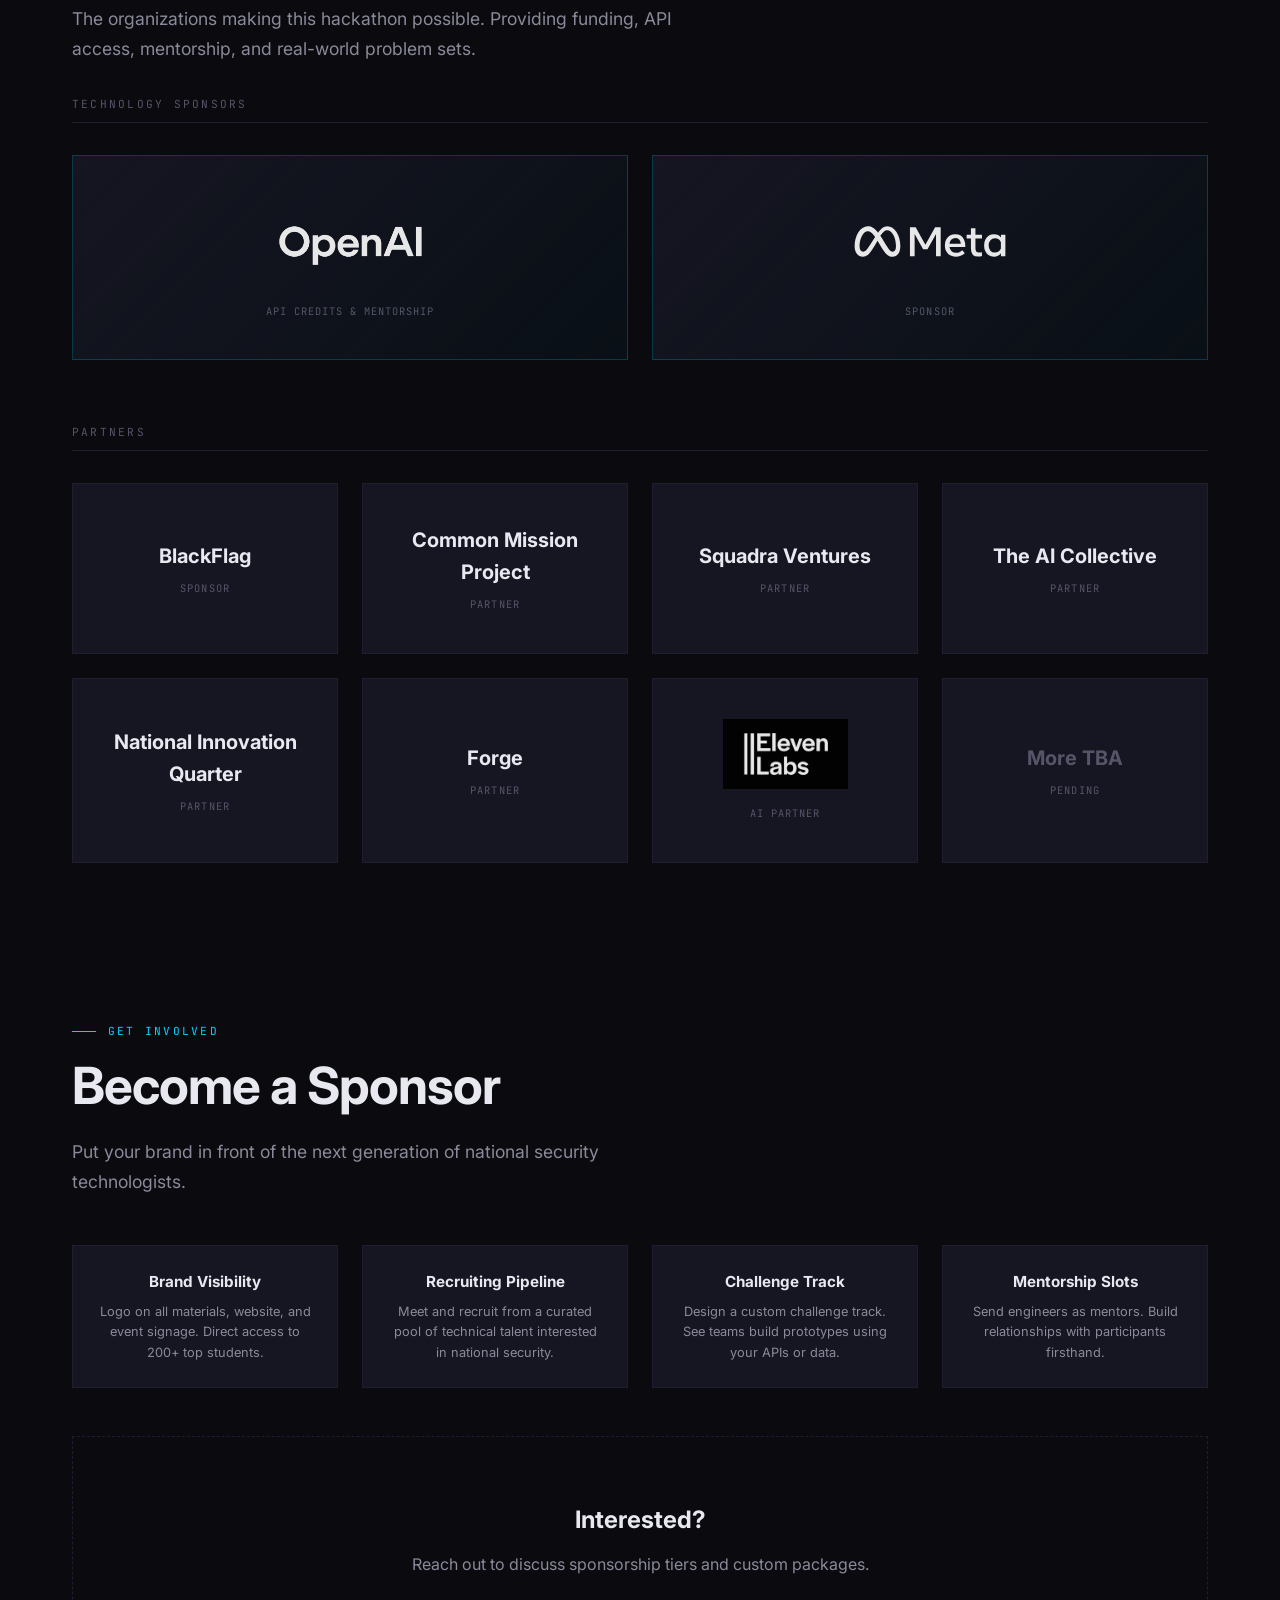
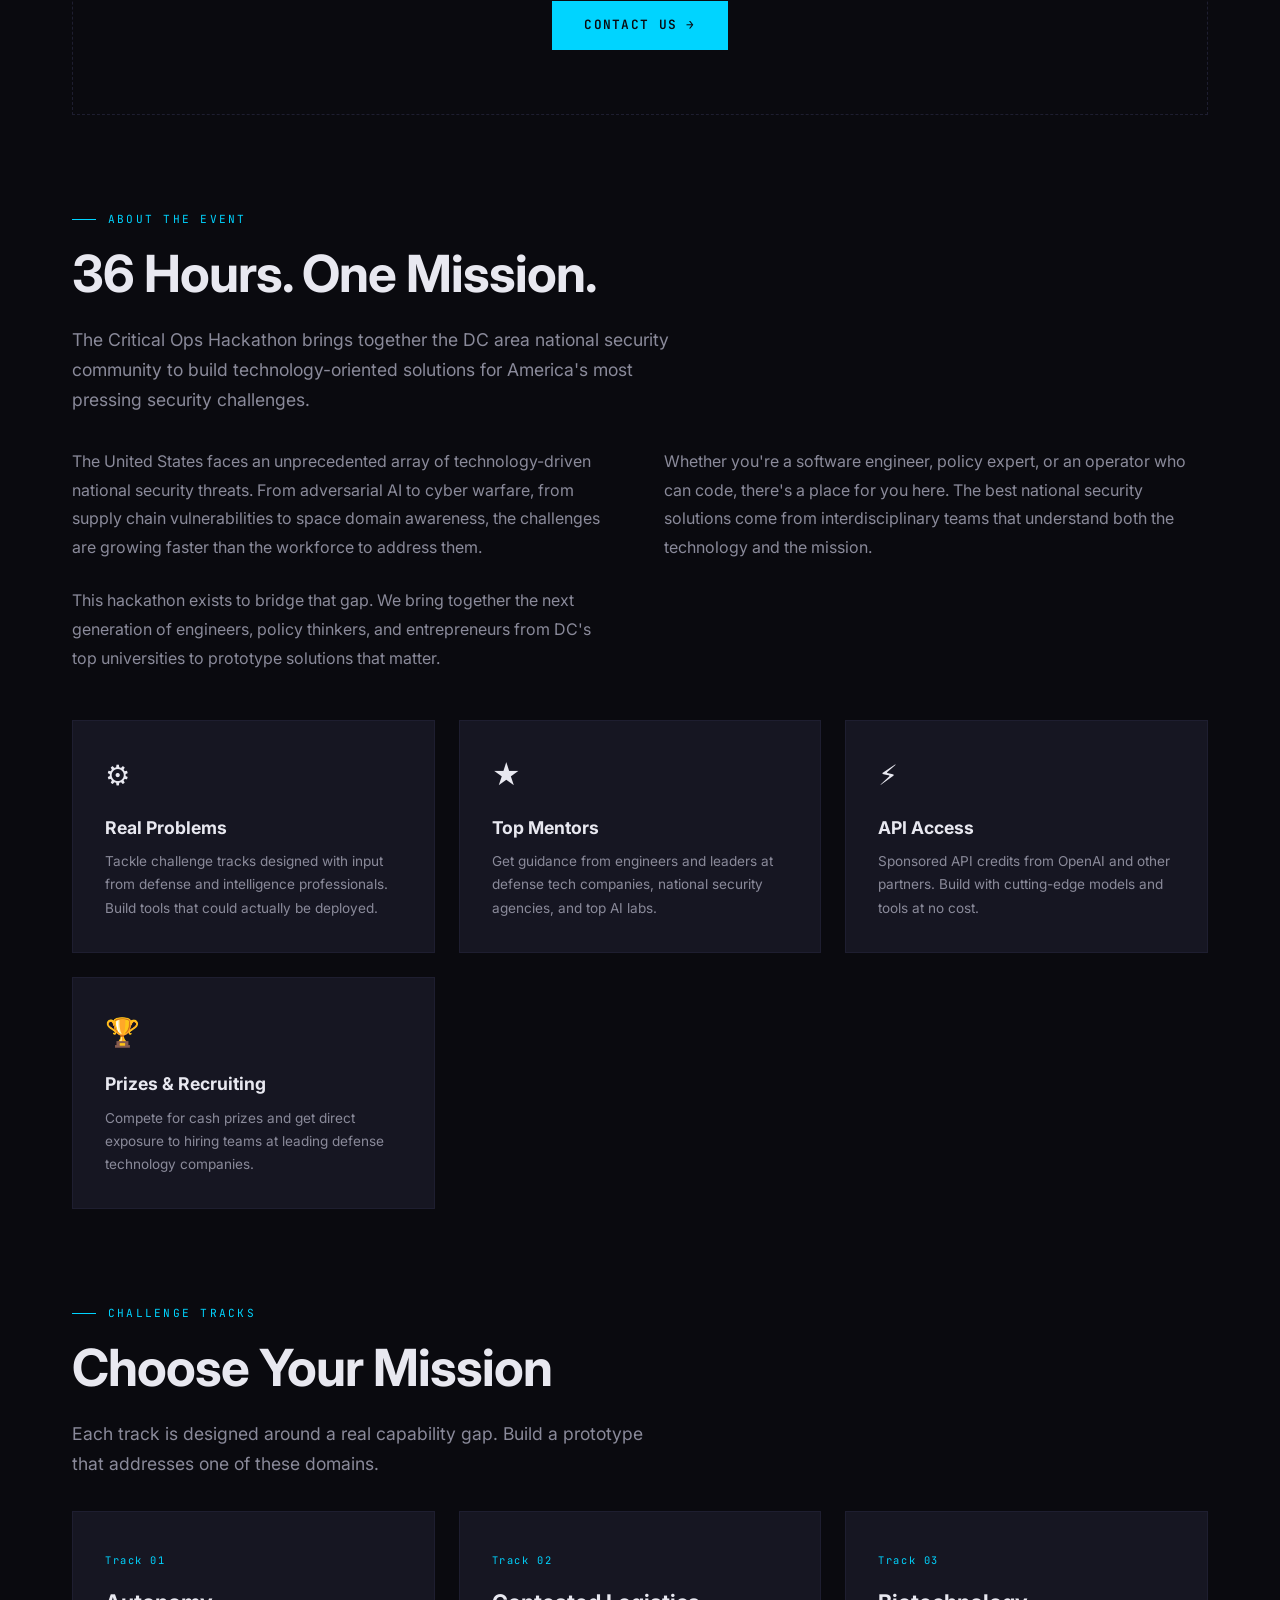
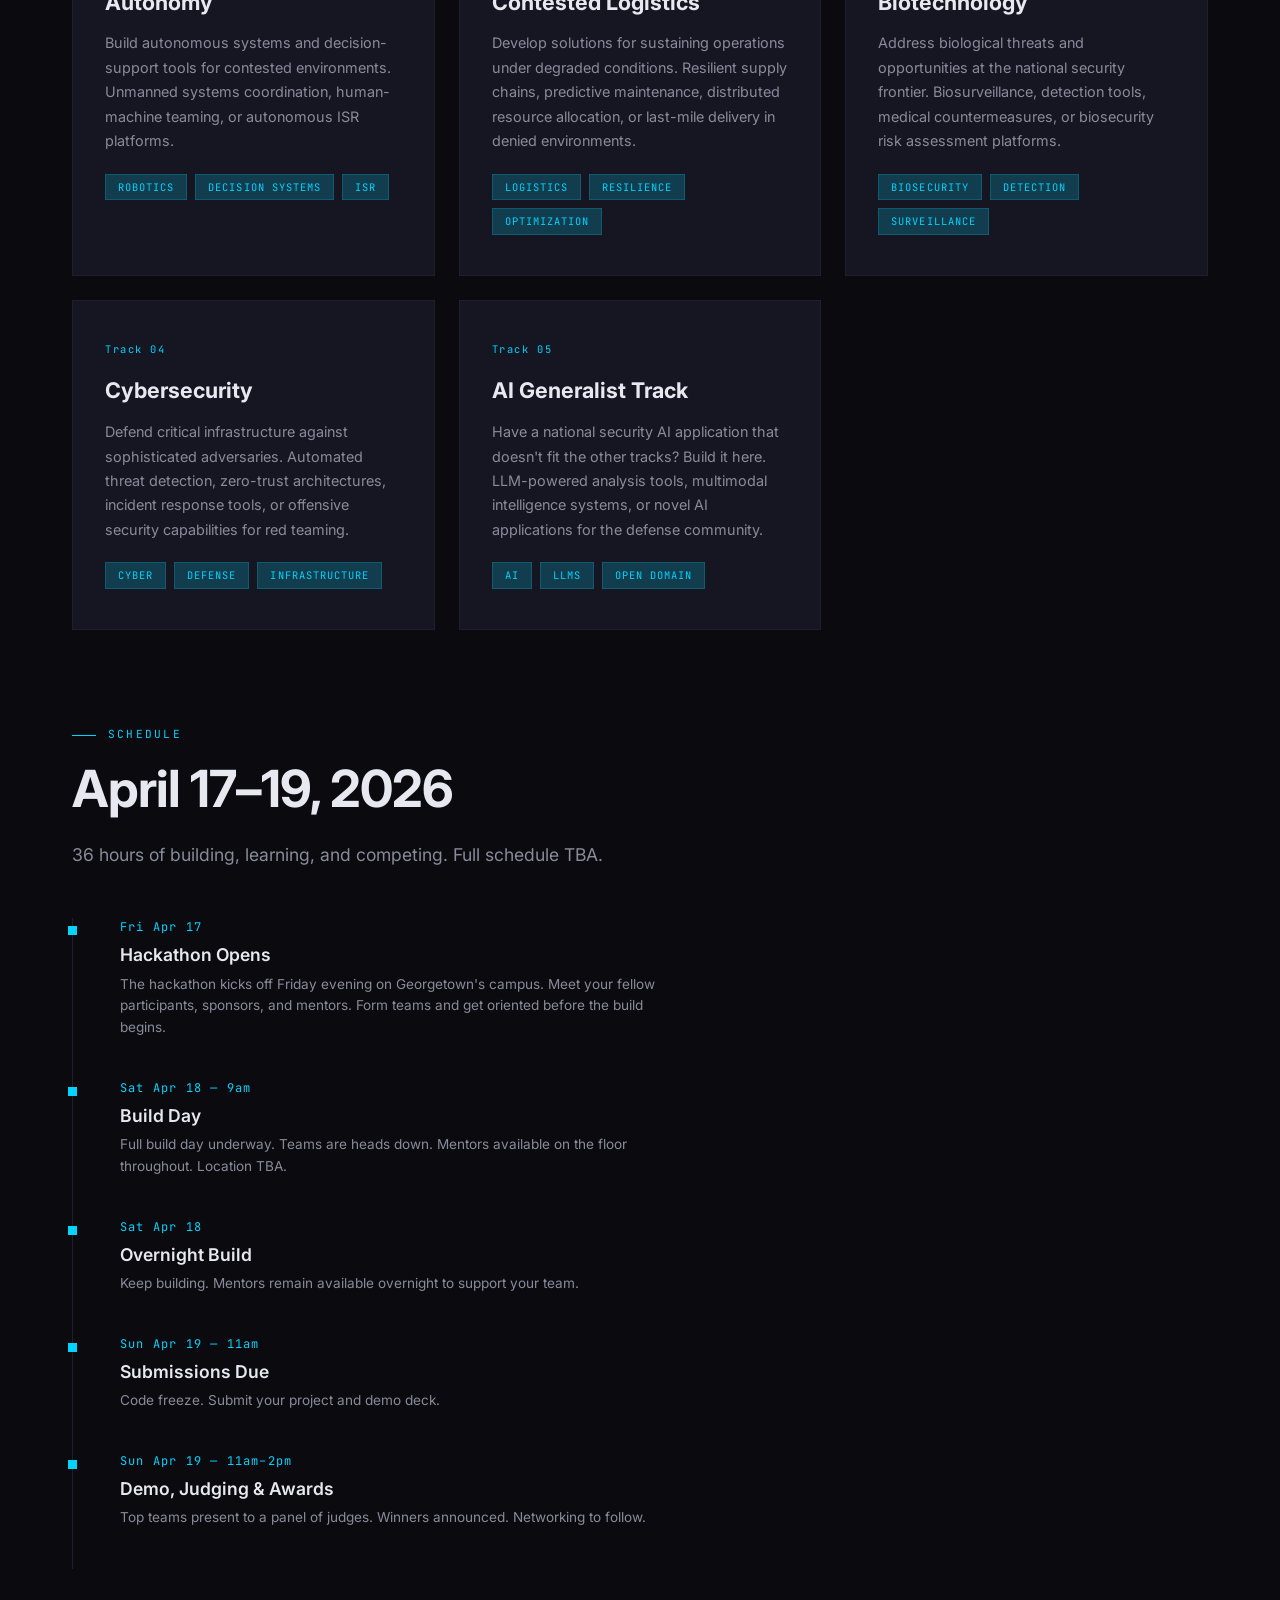
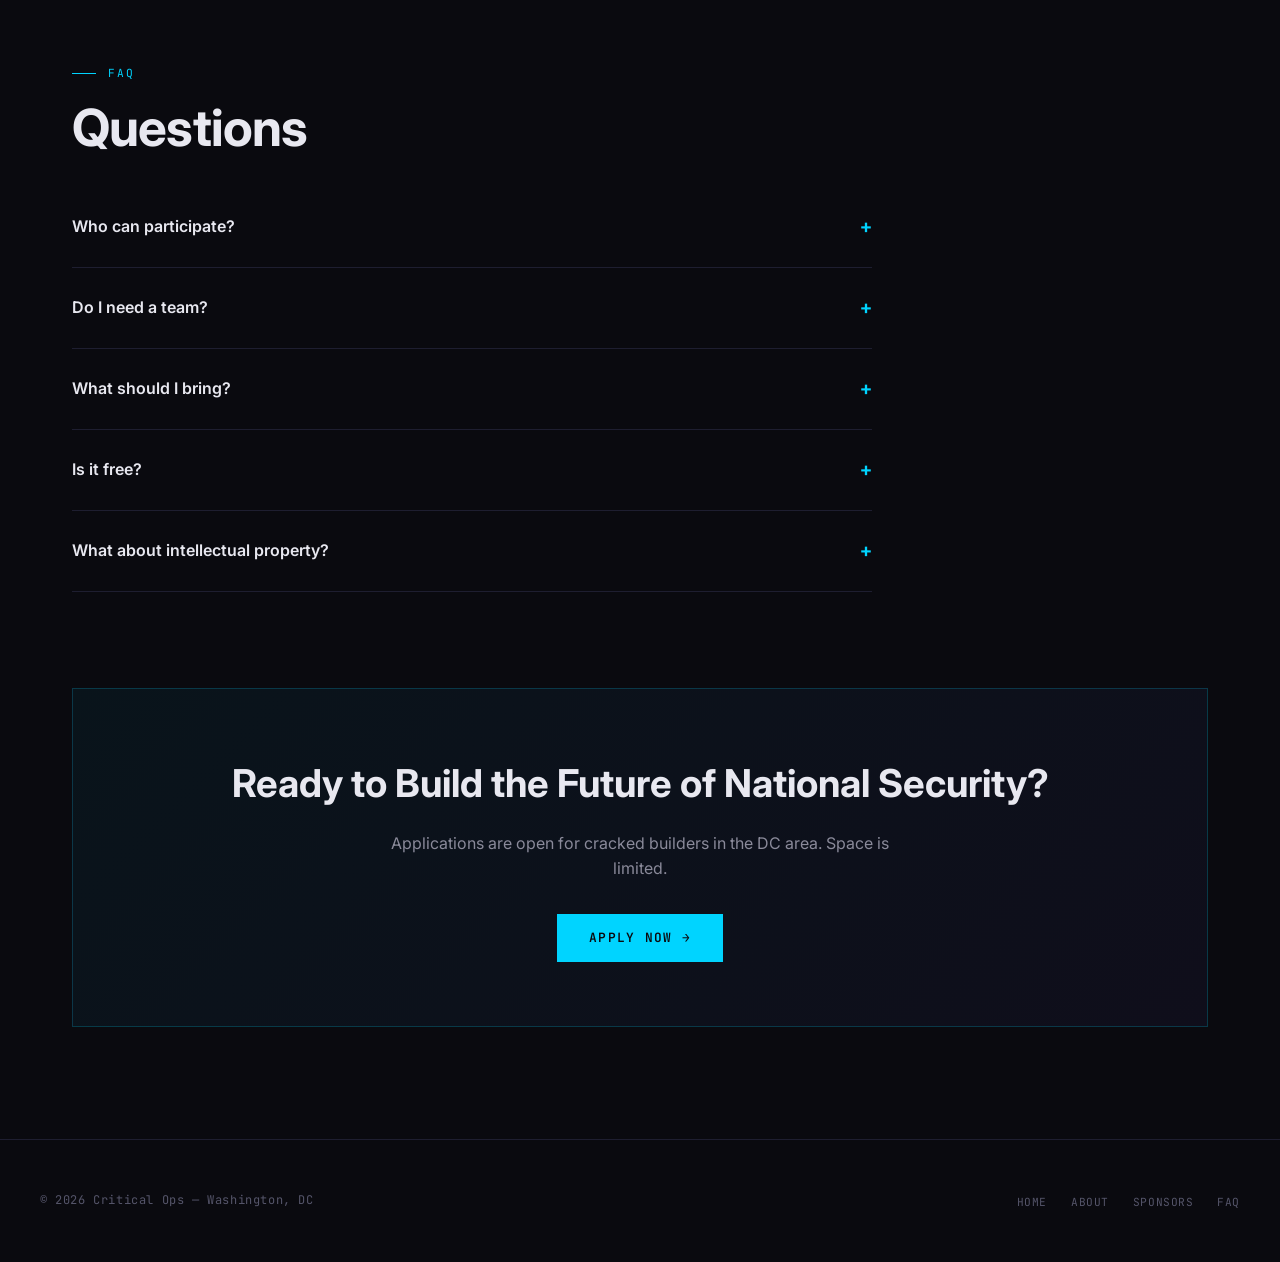
==== commit e75cb3a8: "Add Meta as sponsor with logo on homepage Co-Authored-By: Claude Sonnet 4.6 <noreply@anthropic.com>" ====
--- a/index.html
+++ b/index.html
@@ -272,6 +272,10 @@
             <img src="logos/OpenAI-white-wordmark.png" alt="OpenAI" class="sponsor-logo">
             <div class="sponsor-type">API Credits &amp; Mentorship</div>
           </div>
+          <div class="sponsor-card title-sponsor">
+            <img src="logos/Meta_Lockup_MonoWhite_RGB.svg" alt="Meta" class="sponsor-logo">
+            <div class="sponsor-type">Sponsor</div>
+          </div>
         </div>
       </div>
 
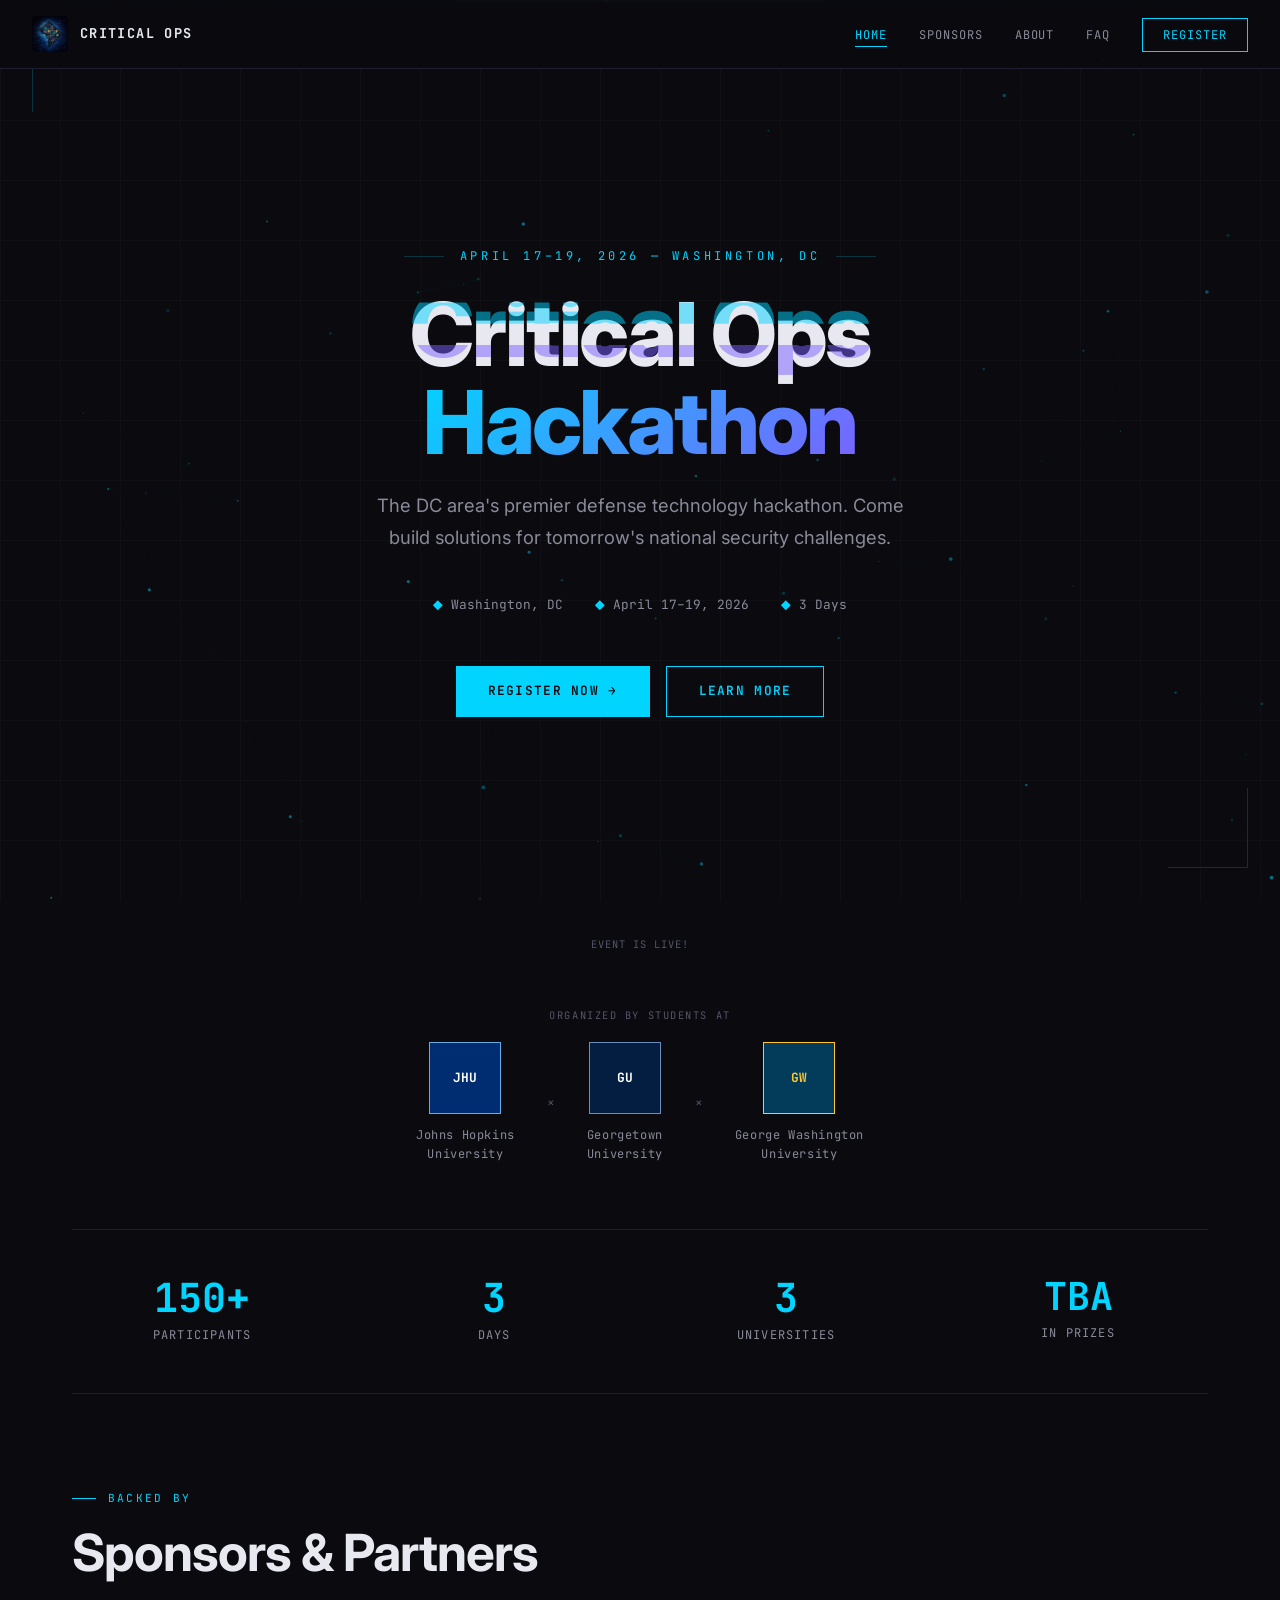
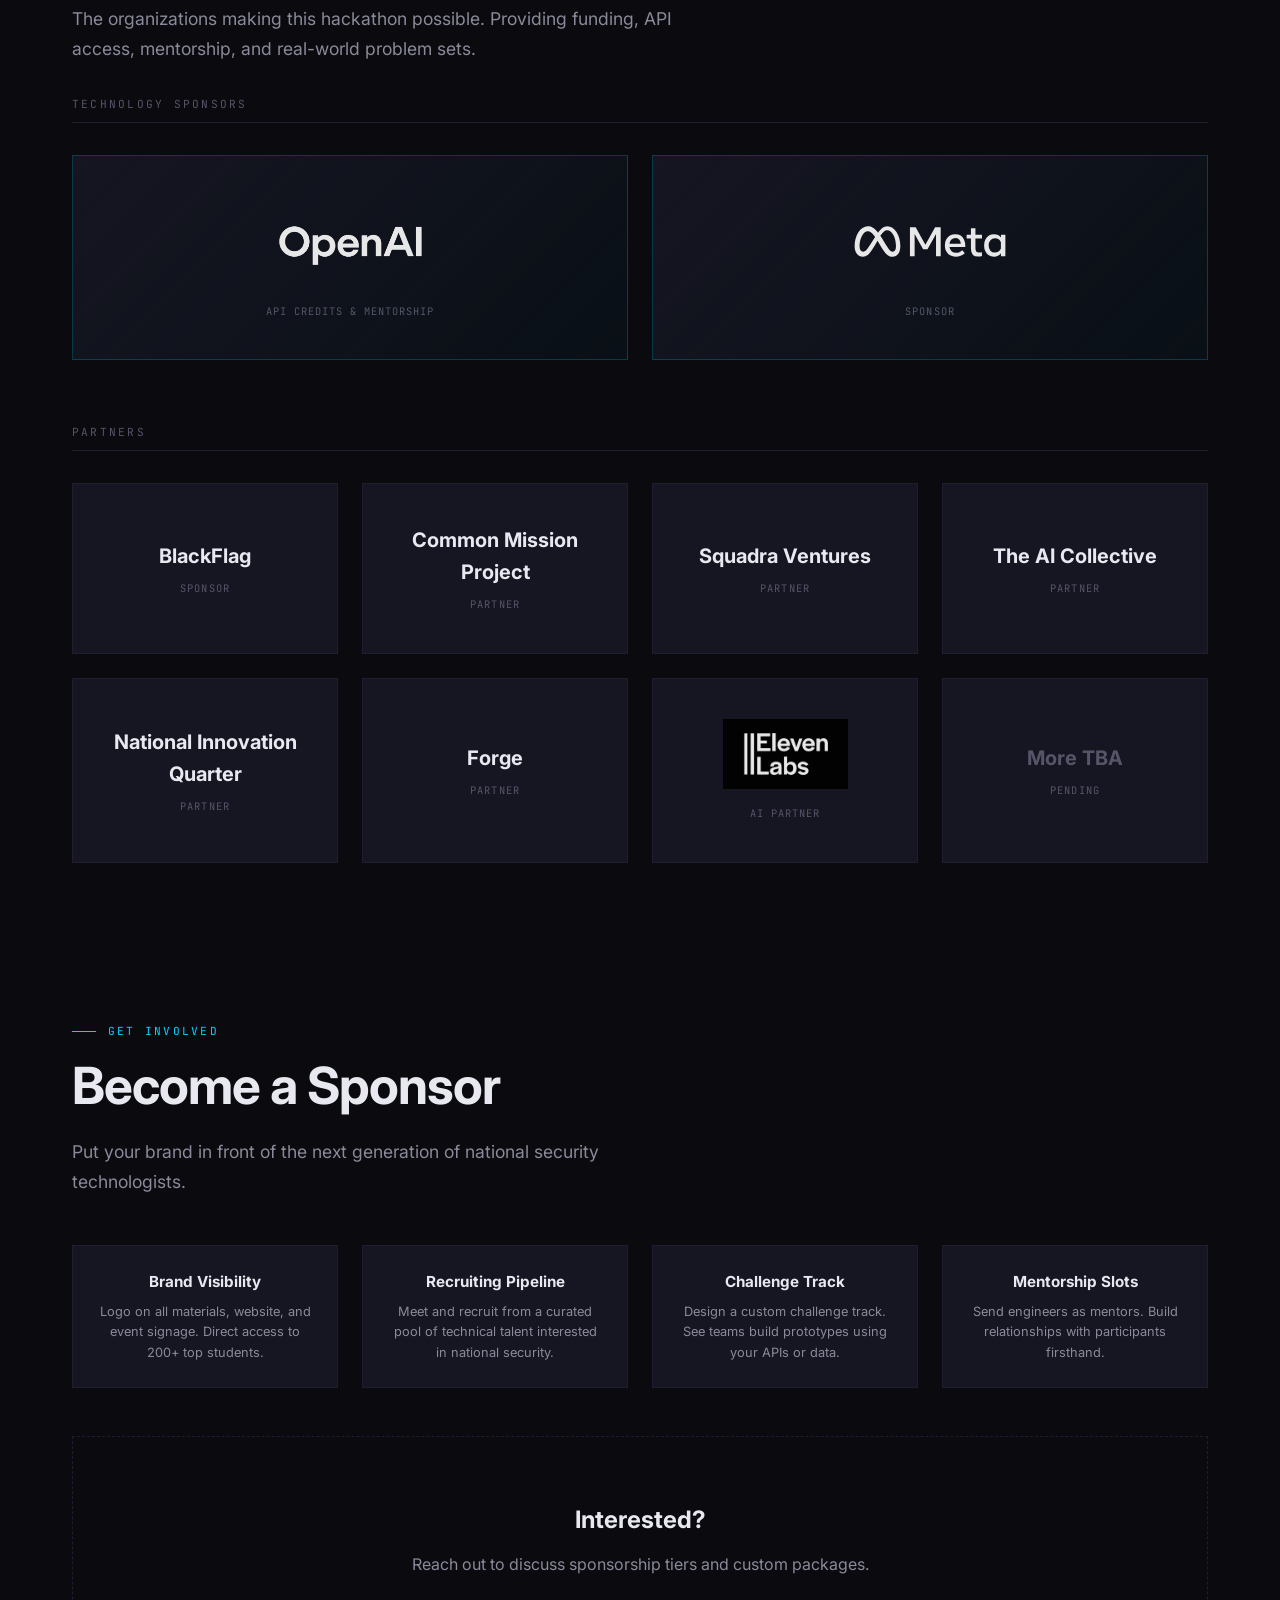
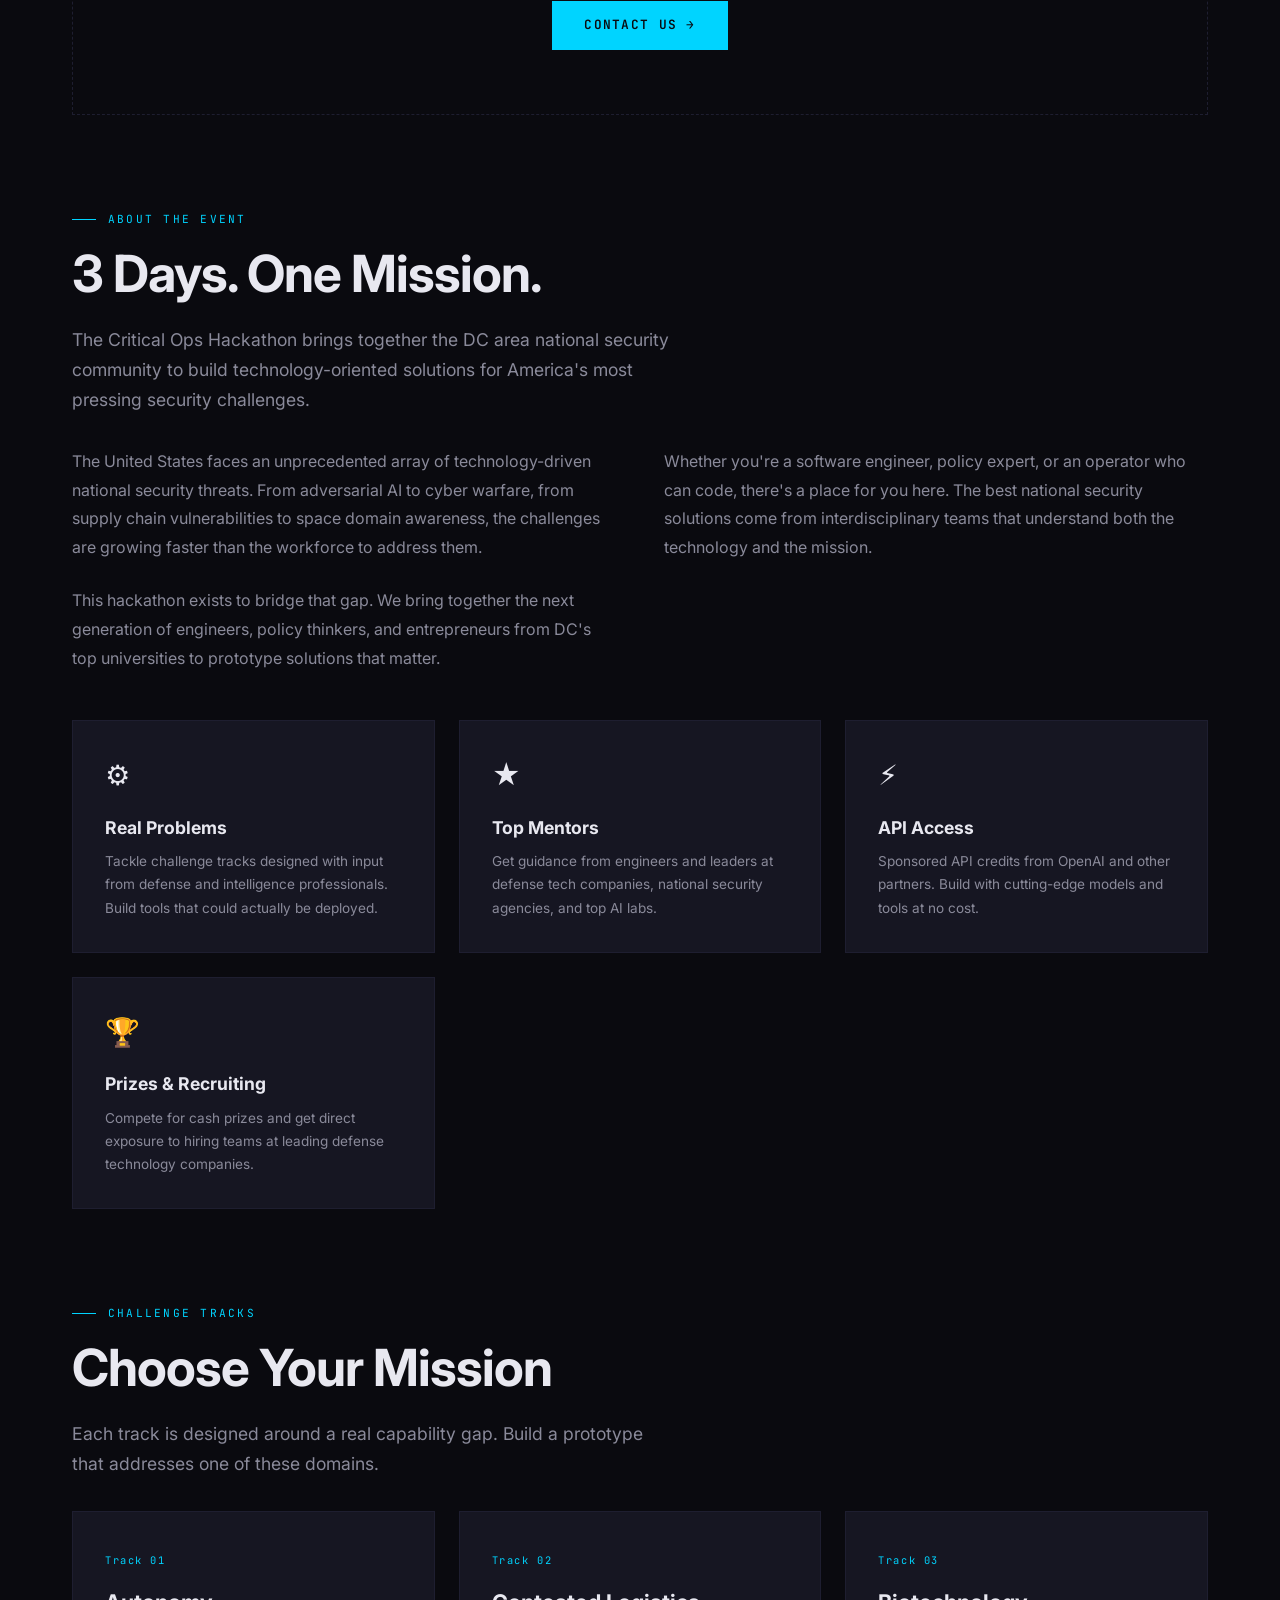
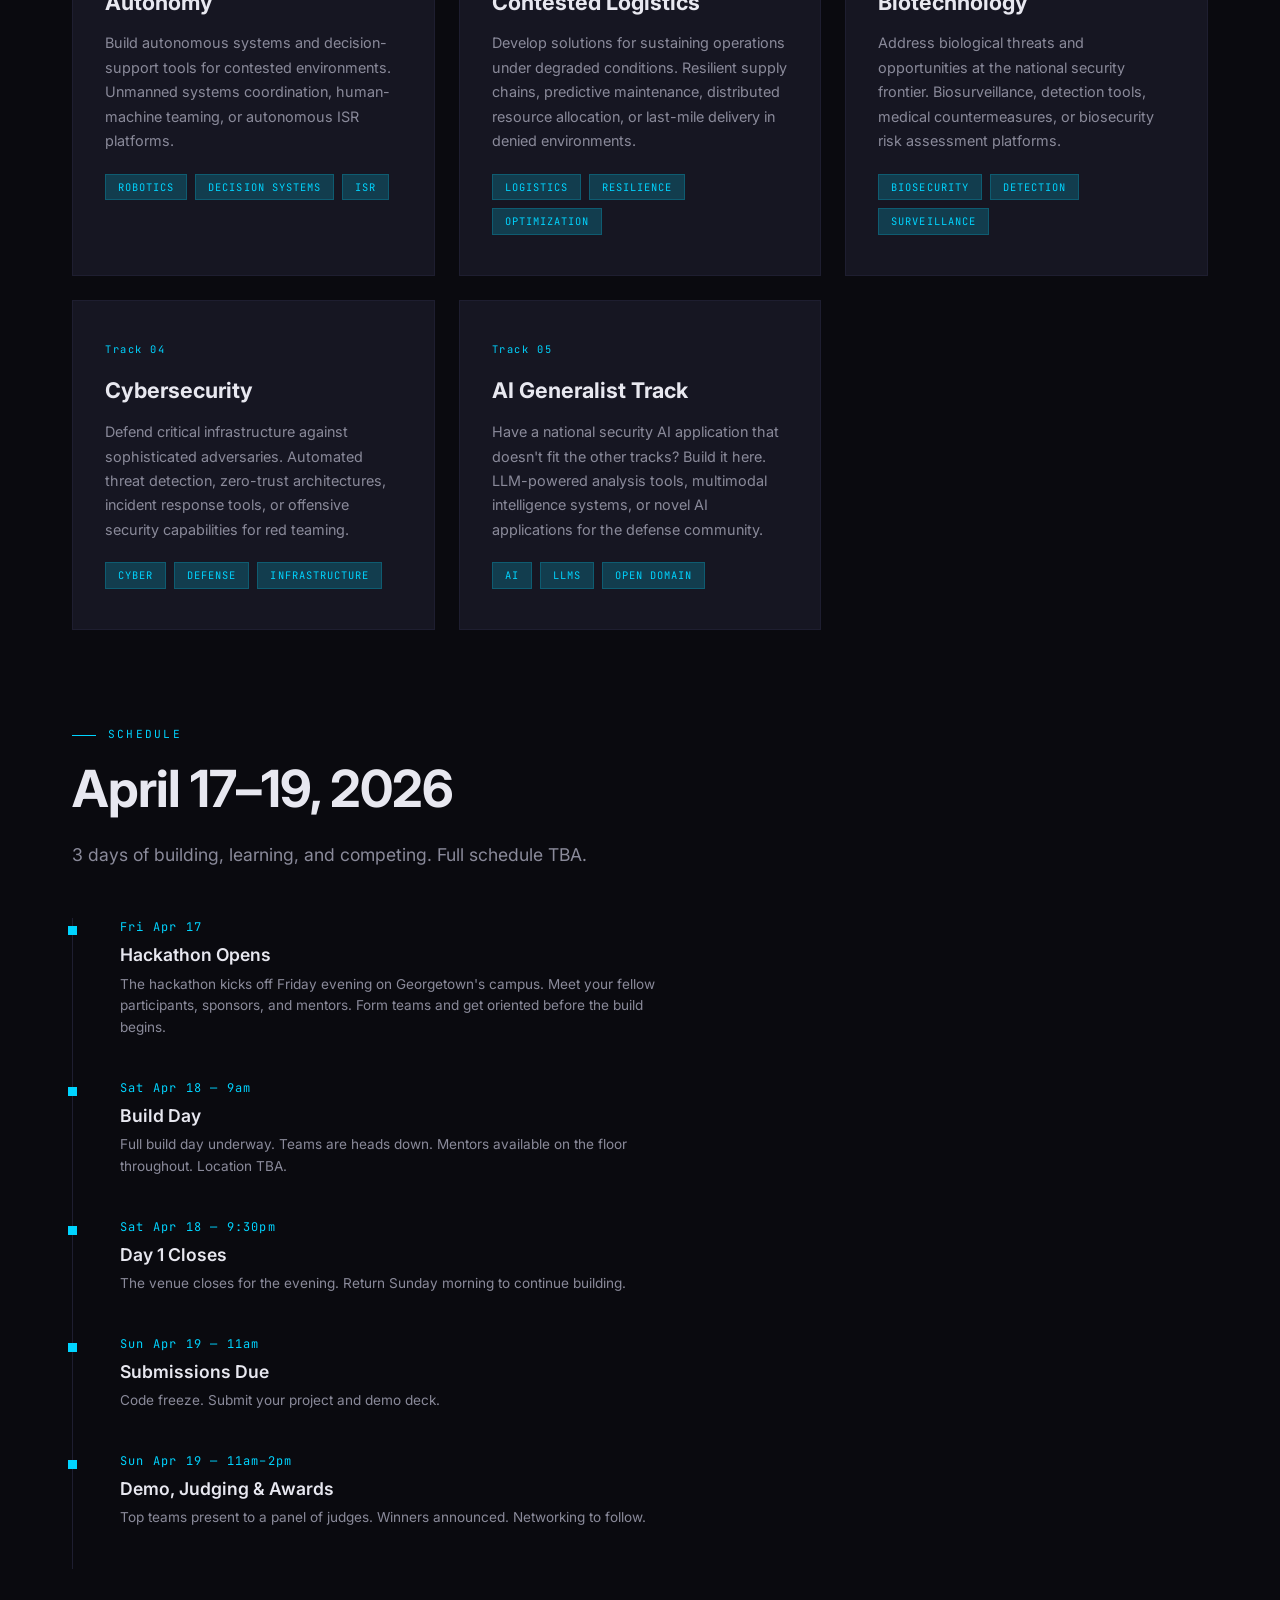
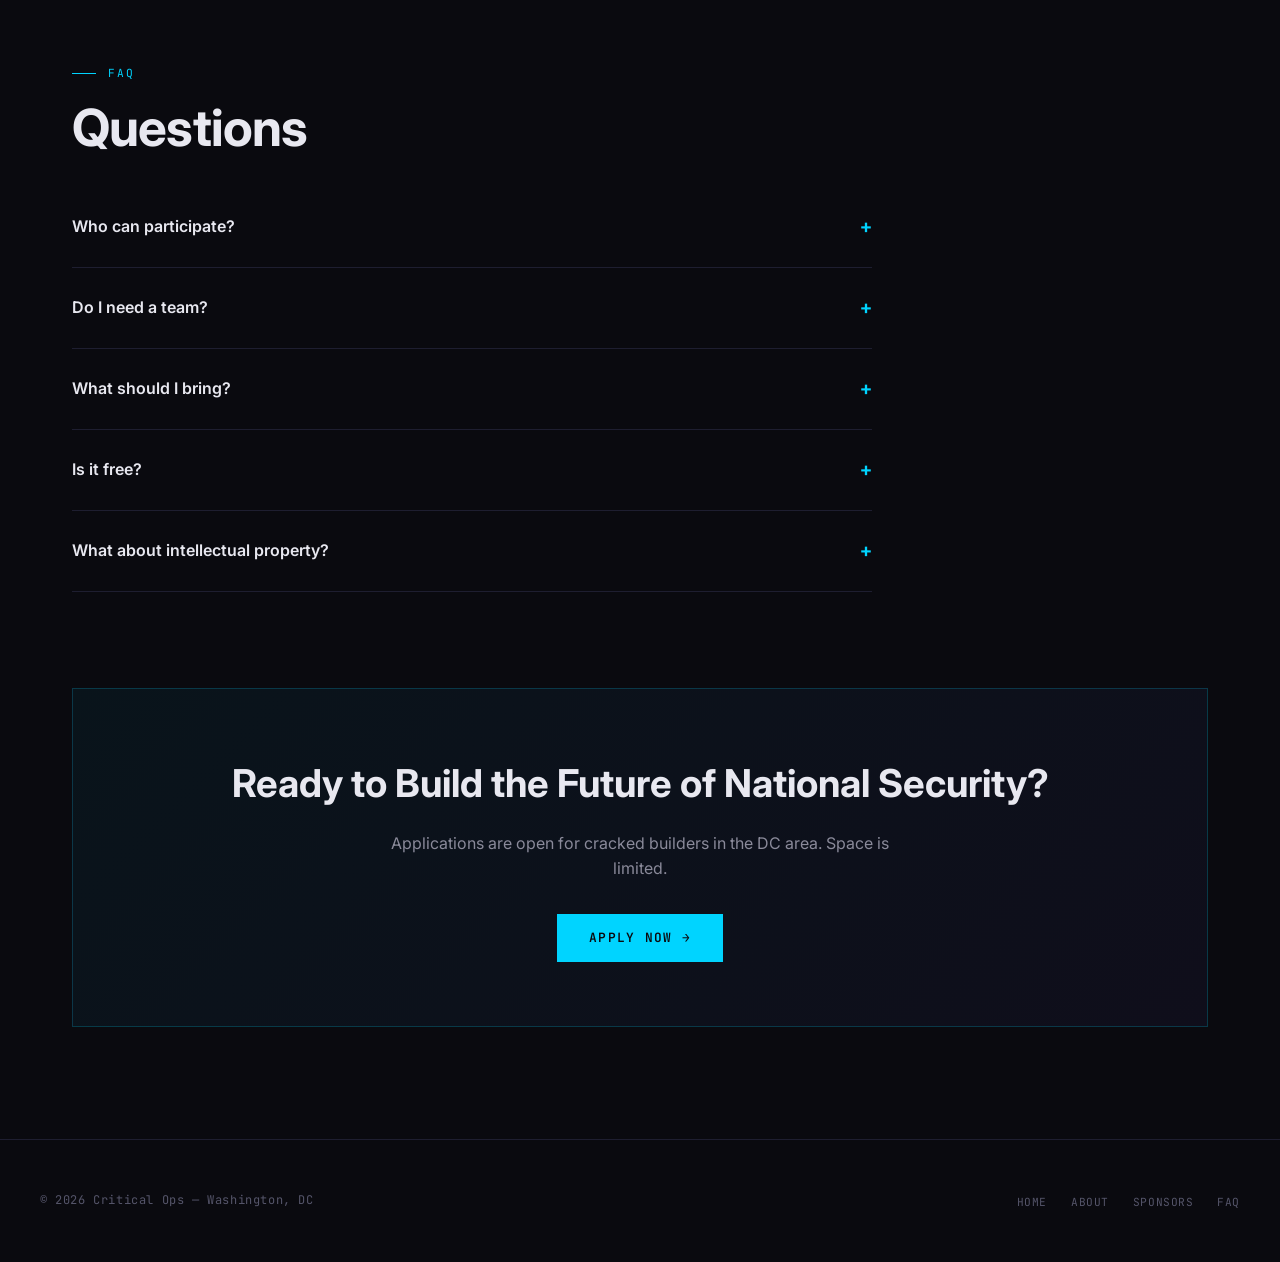
==== commit 4f97dc5f: "Remove overnight references; hackathon is not overnight Venue closes at 9:30 PM each day. Updated al" ====
--- a/index.html
+++ b/index.html
@@ -188,7 +188,7 @@
         <span class="icon">&#9670;</span> April 17&ndash;19, 2026
       </div>
       <div class="hero-meta-item">
-        <span class="icon">&#9670;</span> 36 Hours
+        <span class="icon">&#9670;</span> 3 Days
       </div>
     </div>
     <div class="hero-actions">
@@ -235,8 +235,8 @@
         <div class="stat-label">Participants</div>
       </div>
       <div class="stat">
-        <div class="stat-value" data-count="36">0</div>
-        <div class="stat-label">Hours</div>
+        <div class="stat-value" data-count="3">0</div>
+        <div class="stat-label">Days</div>
       </div>
       <div class="stat">
         <div class="stat-value" data-count="3">0</div>
@@ -364,7 +364,7 @@
     <section class="section">
       <div class="reveal">
         <span class="section-label">About the Event</span>
-        <h2 class="section-title">36 Hours. <span class="highlight">One Mission.</span></h2>
+        <h2 class="section-title">3 Days. <span class="highlight">One Mission.</span></h2>
         <p class="section-subtitle">
           The Critical Ops Hackathon brings together the DC area national security community
           to build technology-oriented solutions for America's most pressing security challenges.
@@ -508,7 +508,7 @@
       <div class="reveal">
         <span class="section-label">Schedule</span>
         <h2 class="section-title">April 17&ndash;19, 2026</h2>
-        <p class="section-subtitle">36 hours of building, learning, and competing. Full schedule TBA.</p>
+        <p class="section-subtitle">3 days of building, learning, and competing. Full schedule TBA.</p>
       </div>
       <div class="timeline reveal" style="margin-top: 3rem; max-width: 600px;">
         <div class="timeline-item">
@@ -524,9 +524,9 @@
             throughout. Location TBA.</div>
         </div>
         <div class="timeline-item">
-          <div class="timeline-time">Sat Apr 18</div>
-          <div class="timeline-title">Overnight Build</div>
-          <div class="timeline-desc">Keep building. Mentors remain available overnight to support your team.</div>
+          <div class="timeline-time">Sat Apr 18 &mdash; 9:30pm</div>
+          <div class="timeline-title">Day 1 Closes</div>
+          <div class="timeline-desc">The venue closes for the evening. Return Sunday morning to continue building.</div>
         </div>
         <div class="timeline-item">
           <div class="timeline-time">Sun Apr 19 &mdash; 11am</div>
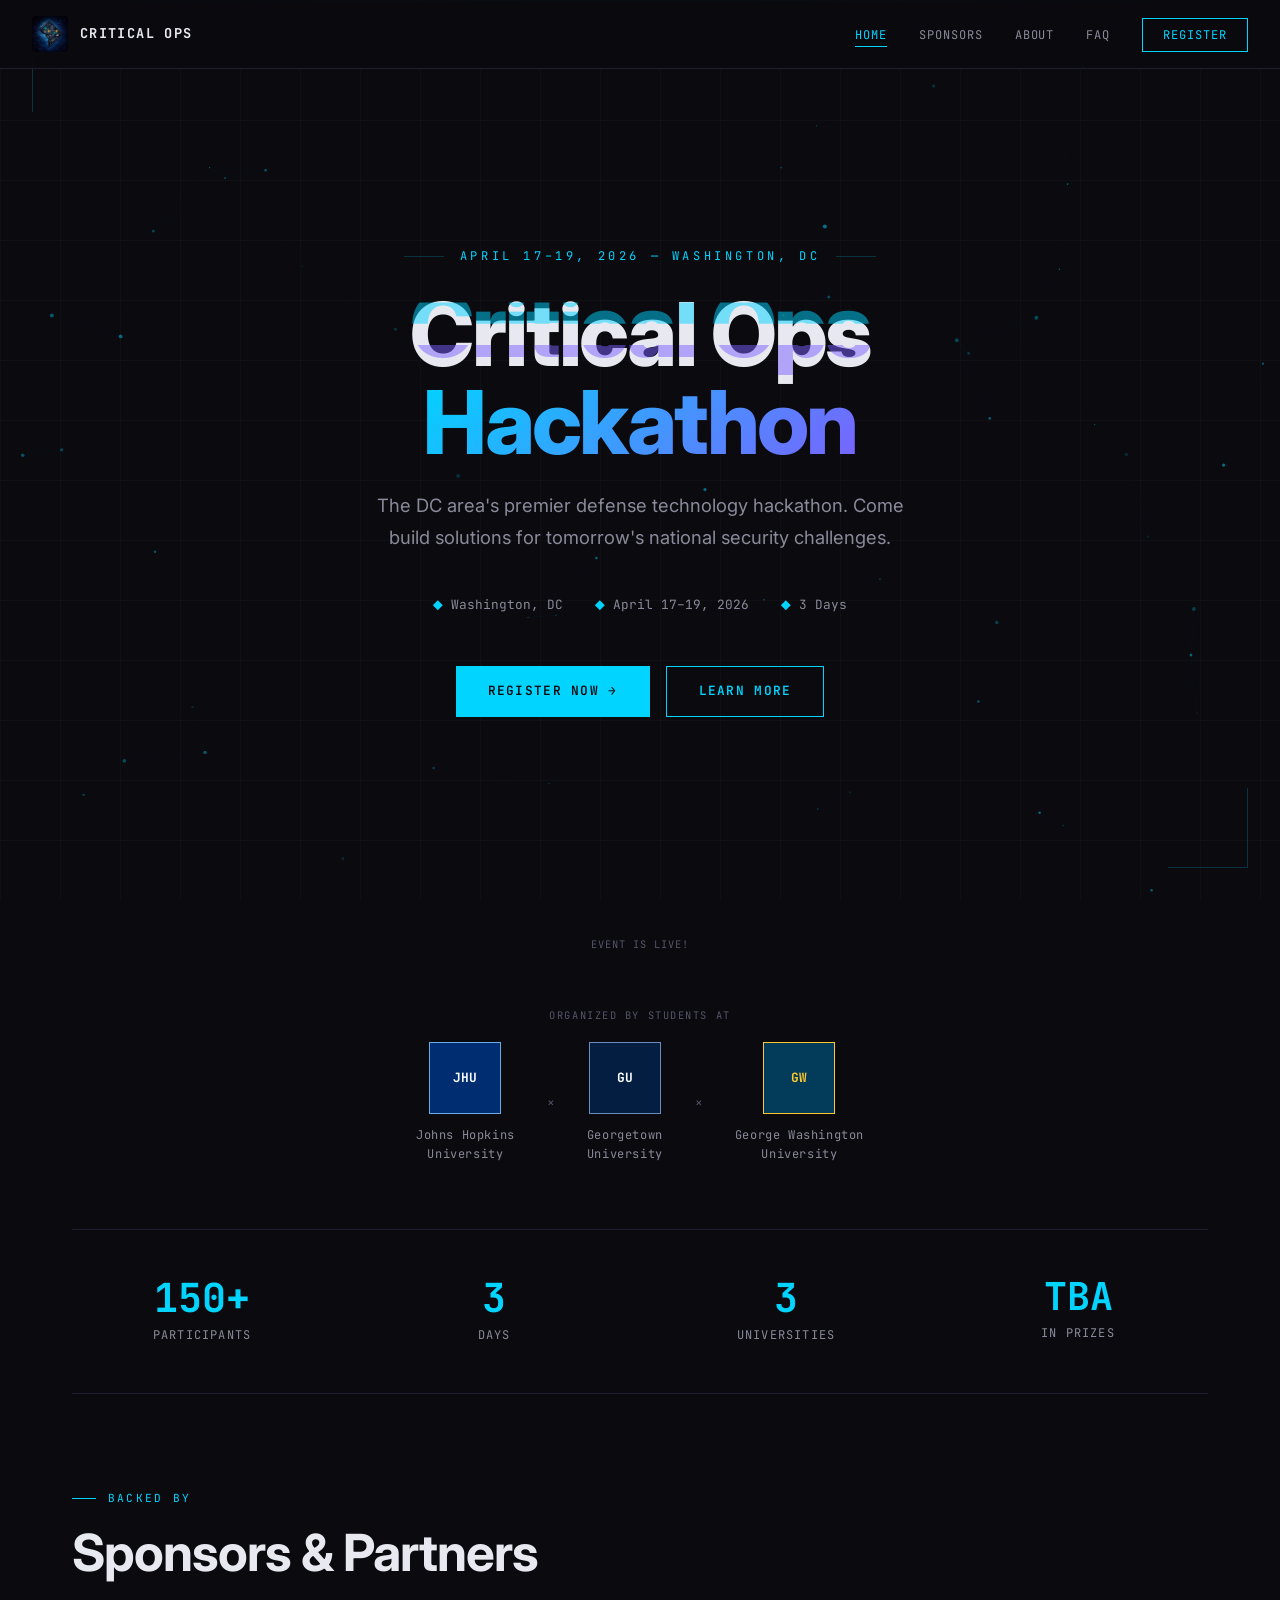
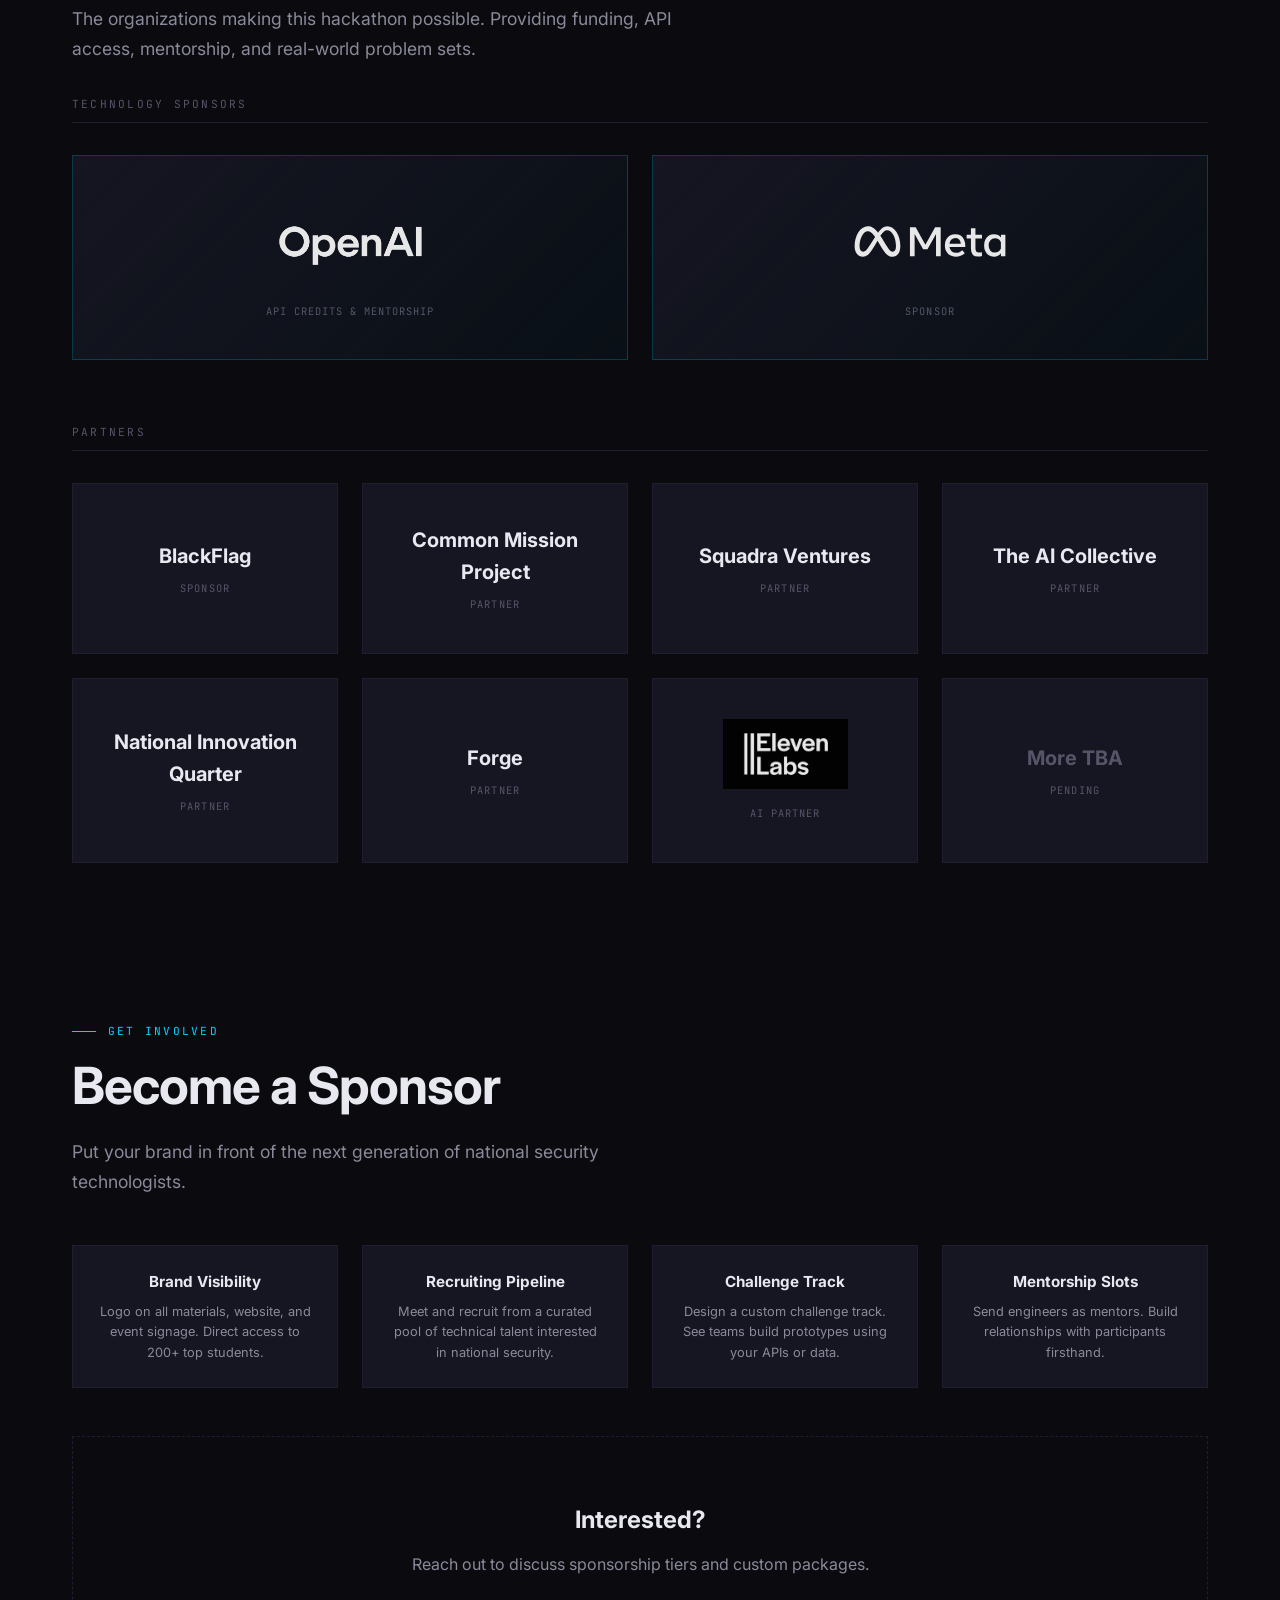
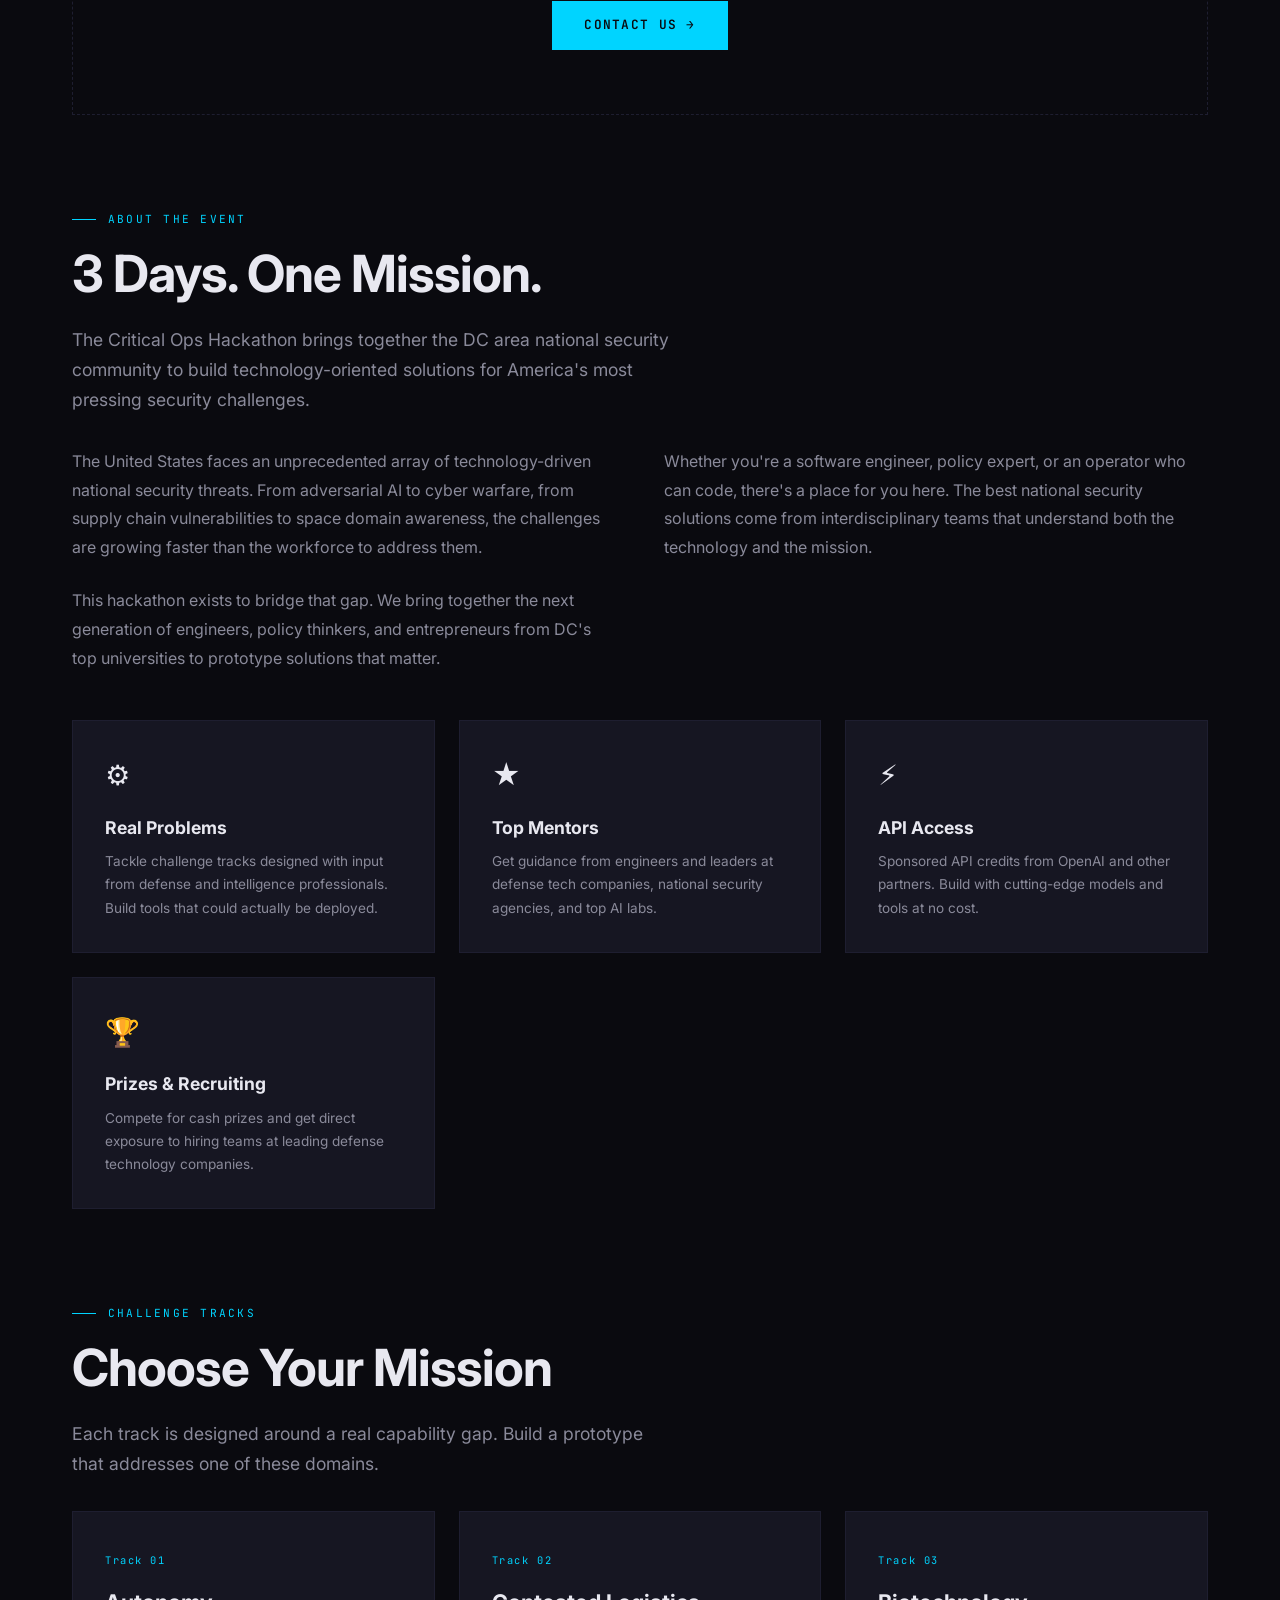
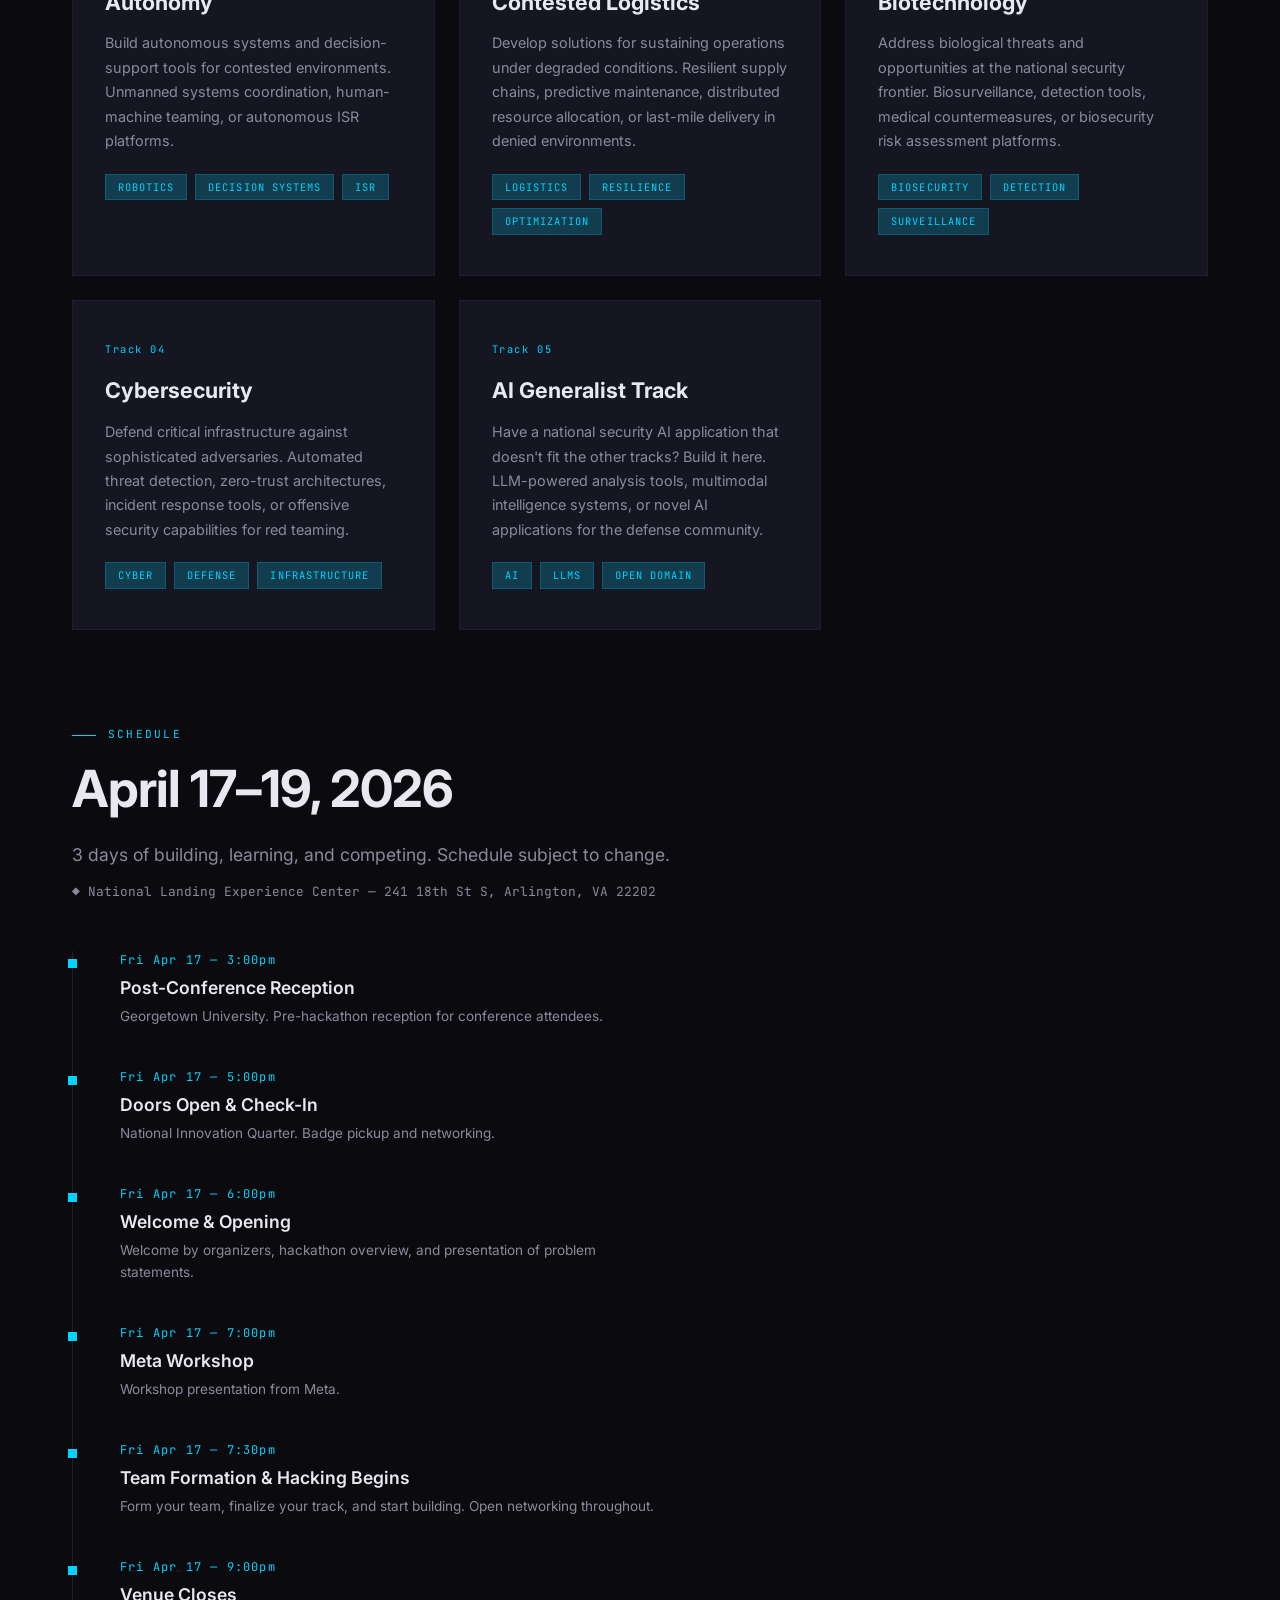
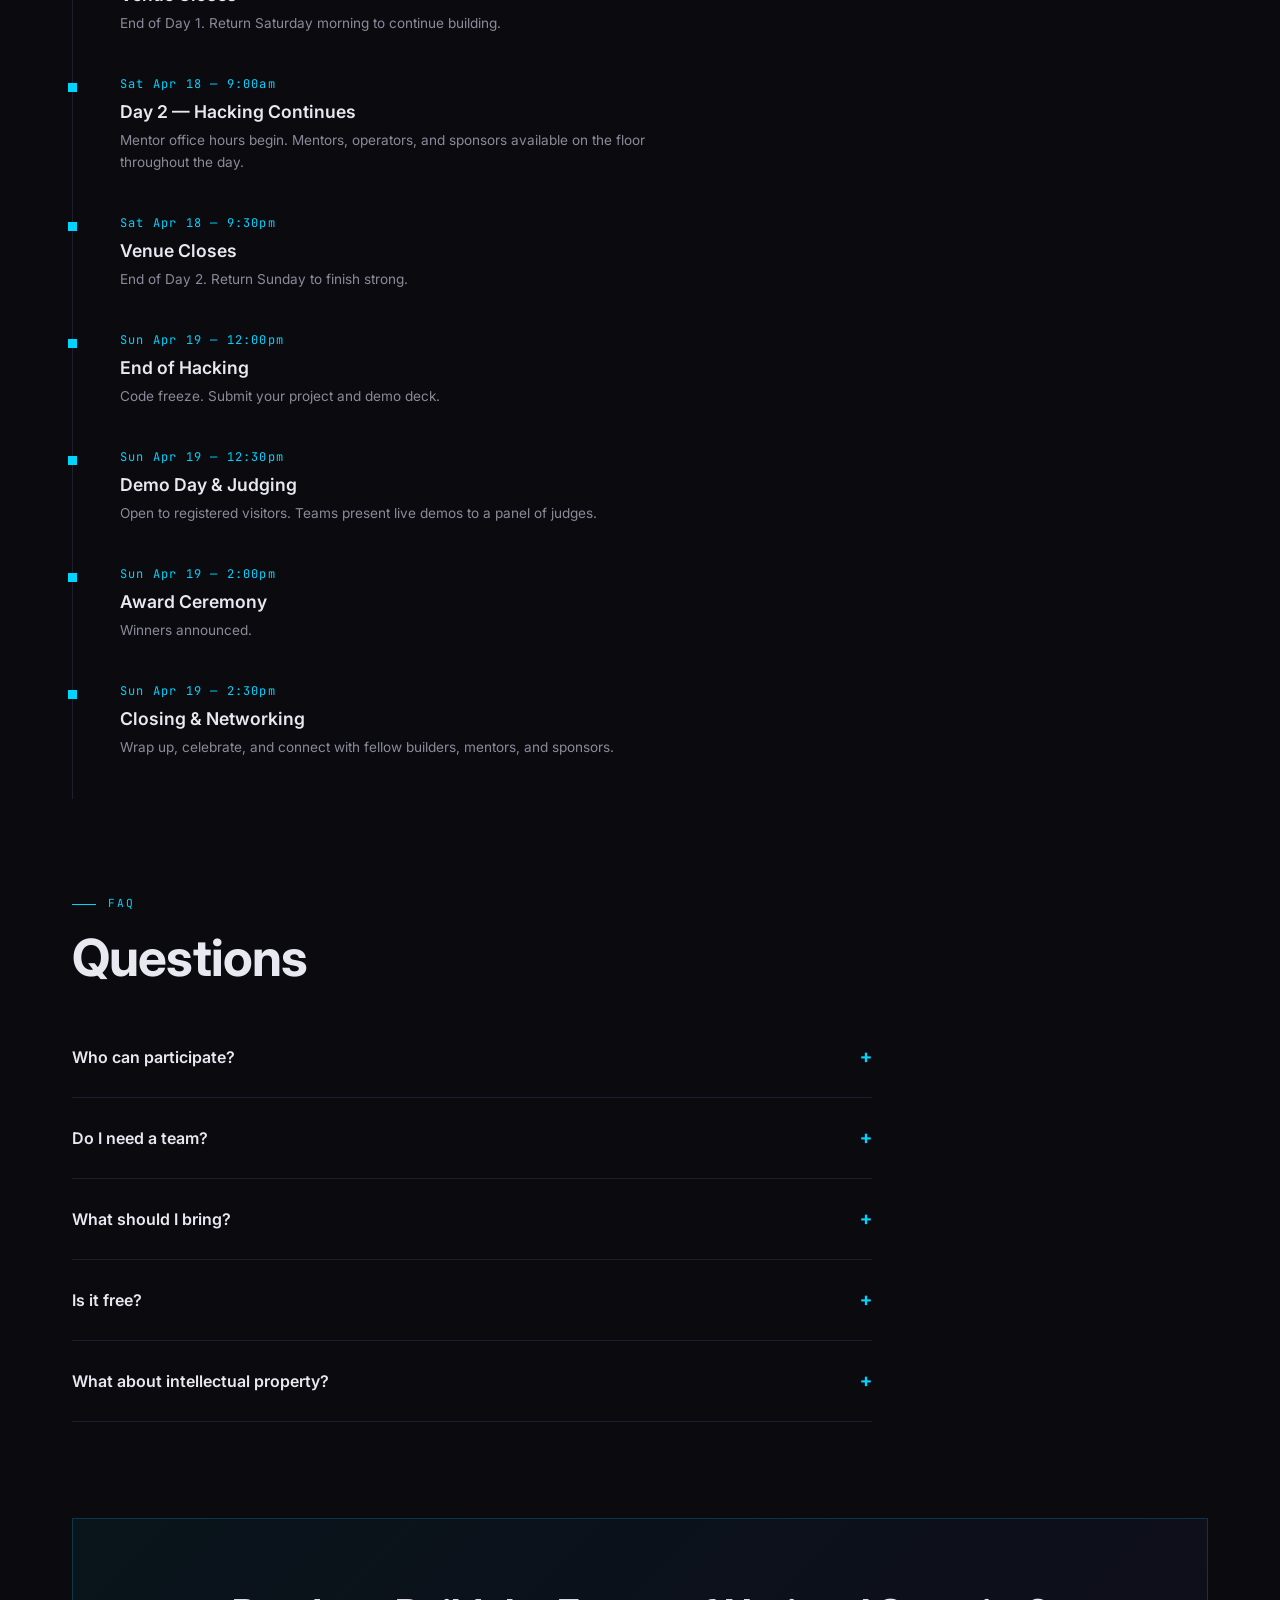
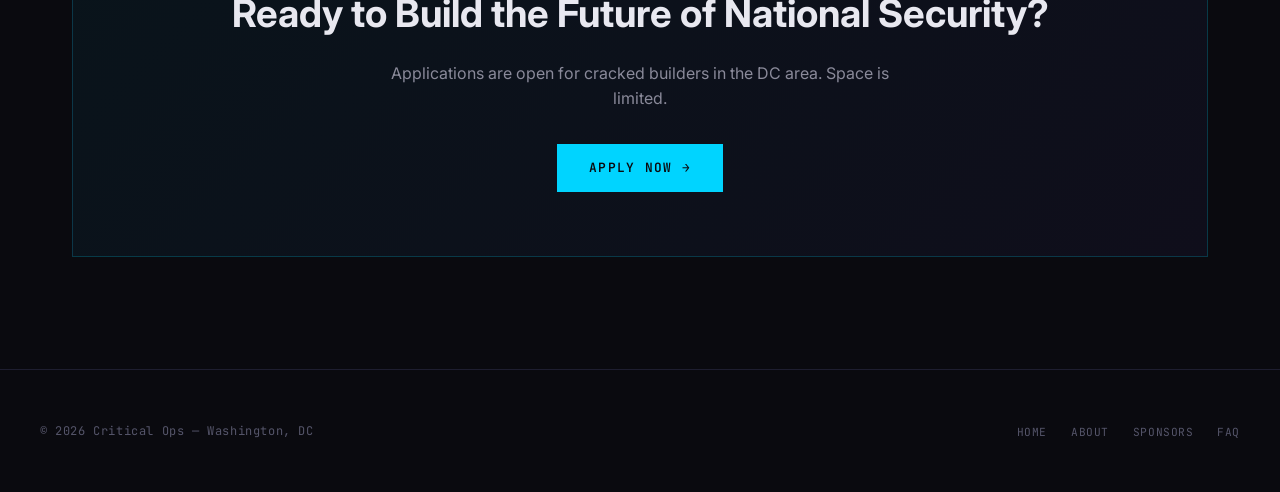
==== commit f6b9457a: "edited time and address details" ====
--- a/index.html
+++ b/index.html
@@ -508,37 +508,74 @@
       <div class="reveal">
         <span class="section-label">Schedule</span>
         <h2 class="section-title">April 17&ndash;19, 2026</h2>
-        <p class="section-subtitle">3 days of building, learning, and competing. Full schedule TBA.</p>
+        <p class="section-subtitle">3 days of building, learning, and competing. Schedule subject to change.</p>
+        <p style="font-family: var(--font-mono); font-size: 0.8rem; color: var(--text-secondary); margin-top: 0.75rem;">&#9670; National Landing Experience Center &mdash; 241 18th St S, Arlington, VA 22202</p>
       </div>
       <div class="timeline reveal" style="margin-top: 3rem; max-width: 600px;">
-        <div class="timeline-item">
-          <div class="timeline-time">Fri Apr 17</div>
-          <div class="timeline-title">Hackathon Opens</div>
-          <div class="timeline-desc">The hackathon kicks off Friday evening on Georgetown's campus. Meet your fellow
-            participants, sponsors, and mentors. Form teams and get oriented before the build begins.</div>
-        </div>
-        <div class="timeline-item">
-          <div class="timeline-time">Sat Apr 18 &mdash; 9am</div>
-          <div class="timeline-title">Build Day</div>
-          <div class="timeline-desc">Full build day underway. Teams are heads down. Mentors available on the floor
-            throughout. Location TBA.</div>
+
+        <div class="timeline-item">
+          <div class="timeline-time">Fri Apr 17 &mdash; 3:00pm</div>
+          <div class="timeline-title">Post-Conference Reception</div>
+          <div class="timeline-desc">Georgetown University. Pre-hackathon reception for conference attendees.</div>
+        </div>
+        <div class="timeline-item">
+          <div class="timeline-time">Fri Apr 17 &mdash; 5:00pm</div>
+          <div class="timeline-title">Doors Open &amp; Check-In</div>
+          <div class="timeline-desc">National Innovation Quarter. Badge pickup and networking.</div>
+        </div>
+        <div class="timeline-item">
+          <div class="timeline-time">Fri Apr 17 &mdash; 6:00pm</div>
+          <div class="timeline-title">Welcome &amp; Opening</div>
+          <div class="timeline-desc">Welcome by organizers, hackathon overview, and presentation of problem statements.</div>
+        </div>
+        <div class="timeline-item">
+          <div class="timeline-time">Fri Apr 17 &mdash; 7:00pm</div>
+          <div class="timeline-title">Meta Workshop</div>
+          <div class="timeline-desc">Workshop presentation from Meta.</div>
+        </div>
+        <div class="timeline-item">
+          <div class="timeline-time">Fri Apr 17 &mdash; 7:30pm</div>
+          <div class="timeline-title">Team Formation &amp; Hacking Begins</div>
+          <div class="timeline-desc">Form your team, finalize your track, and start building. Open networking throughout.</div>
+        </div>
+        <div class="timeline-item">
+          <div class="timeline-time">Fri Apr 17 &mdash; 9:00pm</div>
+          <div class="timeline-title">Venue Closes</div>
+          <div class="timeline-desc">End of Day 1. Return Saturday morning to continue building.</div>
+        </div>
+
+        <div class="timeline-item">
+          <div class="timeline-time">Sat Apr 18 &mdash; 9:00am</div>
+          <div class="timeline-title">Day 2 &mdash; Hacking Continues</div>
+          <div class="timeline-desc">Mentor office hours begin. Mentors, operators, and sponsors available on the floor throughout the day.</div>
         </div>
         <div class="timeline-item">
           <div class="timeline-time">Sat Apr 18 &mdash; 9:30pm</div>
-          <div class="timeline-title">Day 1 Closes</div>
-          <div class="timeline-desc">The venue closes for the evening. Return Sunday morning to continue building.</div>
-        </div>
-        <div class="timeline-item">
-          <div class="timeline-time">Sun Apr 19 &mdash; 11am</div>
-          <div class="timeline-title">Submissions Due</div>
+          <div class="timeline-title">Venue Closes</div>
+          <div class="timeline-desc">End of Day 2. Return Sunday to finish strong.</div>
+        </div>
+
+        <div class="timeline-item">
+          <div class="timeline-time">Sun Apr 19 &mdash; 12:00pm</div>
+          <div class="timeline-title">End of Hacking</div>
           <div class="timeline-desc">Code freeze. Submit your project and demo deck.</div>
         </div>
         <div class="timeline-item">
-          <div class="timeline-time">Sun Apr 19 &mdash; 11am&ndash;2pm</div>
-          <div class="timeline-title">Demo, Judging &amp; Awards</div>
-          <div class="timeline-desc">Top teams present to a panel of judges. Winners announced. Networking to follow.
-          </div>
-        </div>
+          <div class="timeline-time">Sun Apr 19 &mdash; 12:30pm</div>
+          <div class="timeline-title">Demo Day &amp; Judging</div>
+          <div class="timeline-desc">Open to registered visitors. Teams present live demos to a panel of judges.</div>
+        </div>
+        <div class="timeline-item">
+          <div class="timeline-time">Sun Apr 19 &mdash; 2:00pm</div>
+          <div class="timeline-title">Award Ceremony</div>
+          <div class="timeline-desc">Winners announced.</div>
+        </div>
+        <div class="timeline-item">
+          <div class="timeline-time">Sun Apr 19 &mdash; 2:30pm</div>
+          <div class="timeline-title">Closing &amp; Networking</div>
+          <div class="timeline-desc">Wrap up, celebrate, and connect with fellow builders, mentors, and sponsors.</div>
+        </div>
+
       </div>
     </section>
 
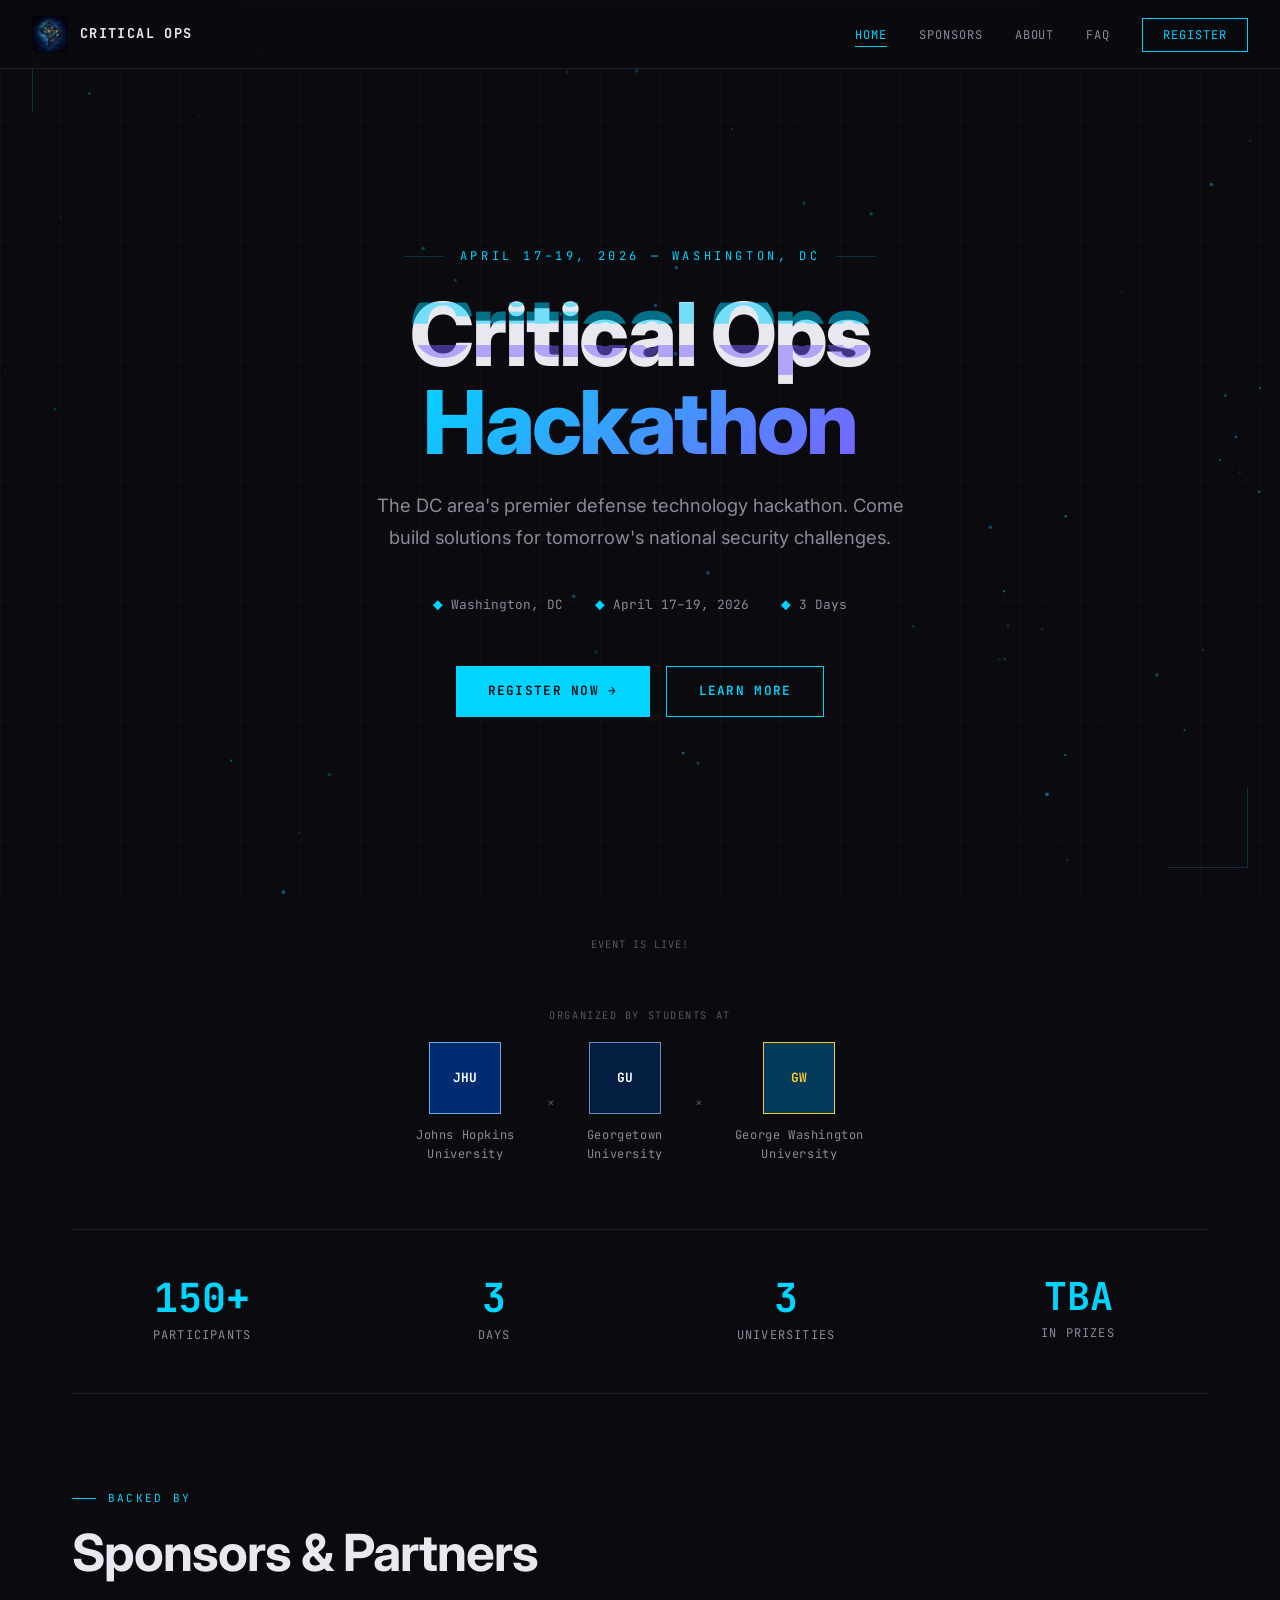
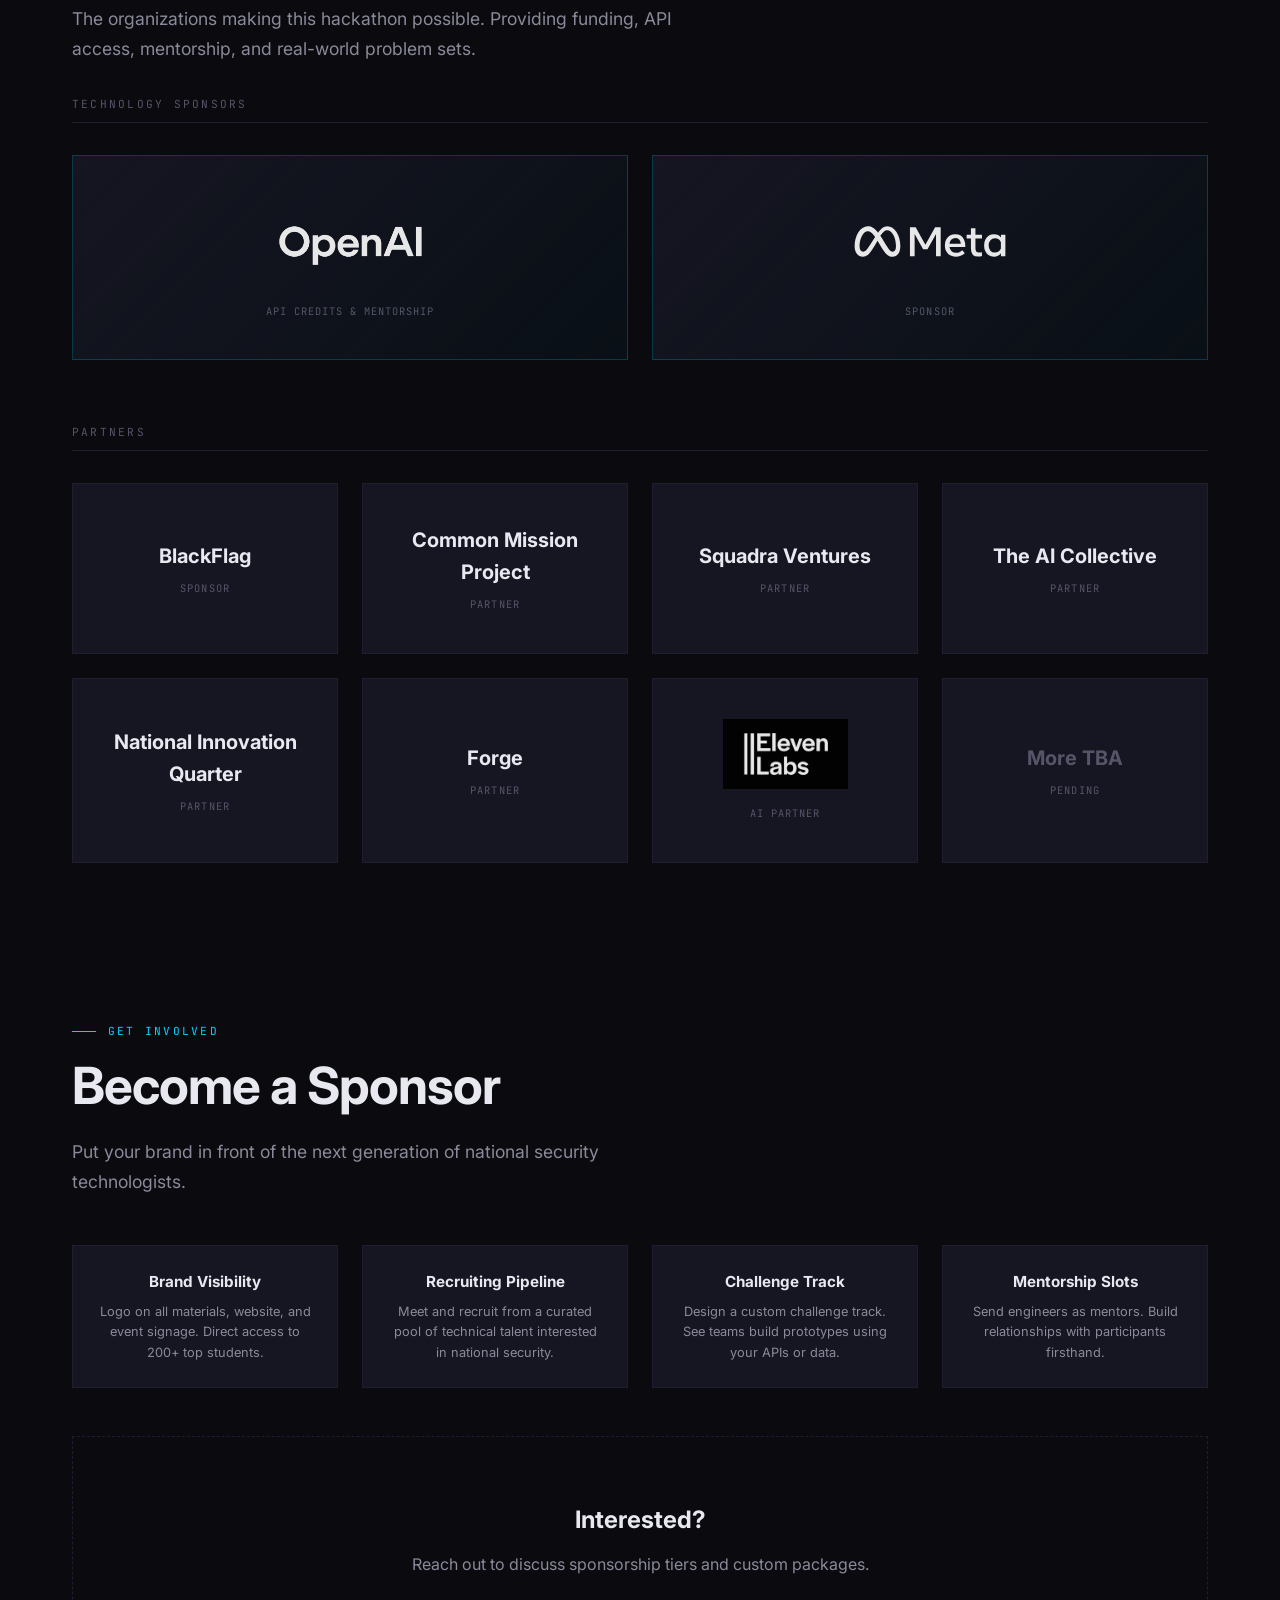
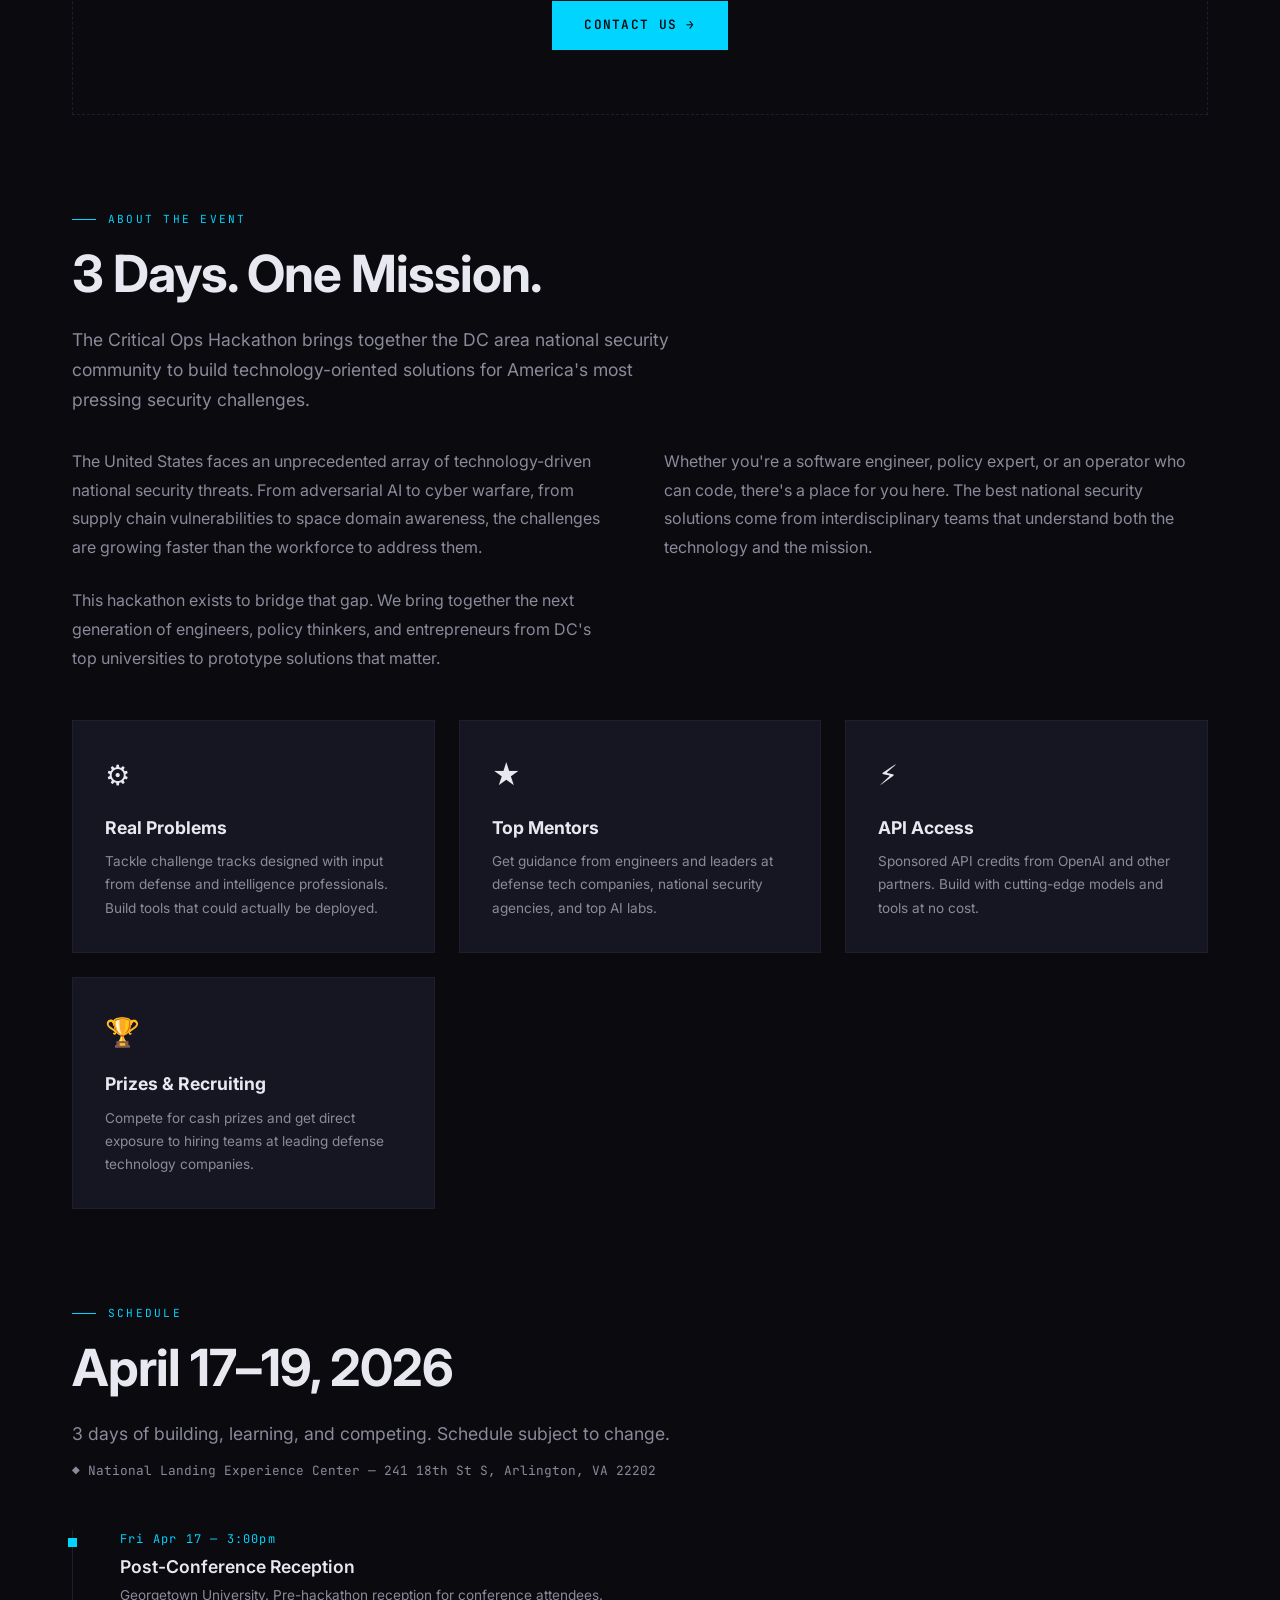
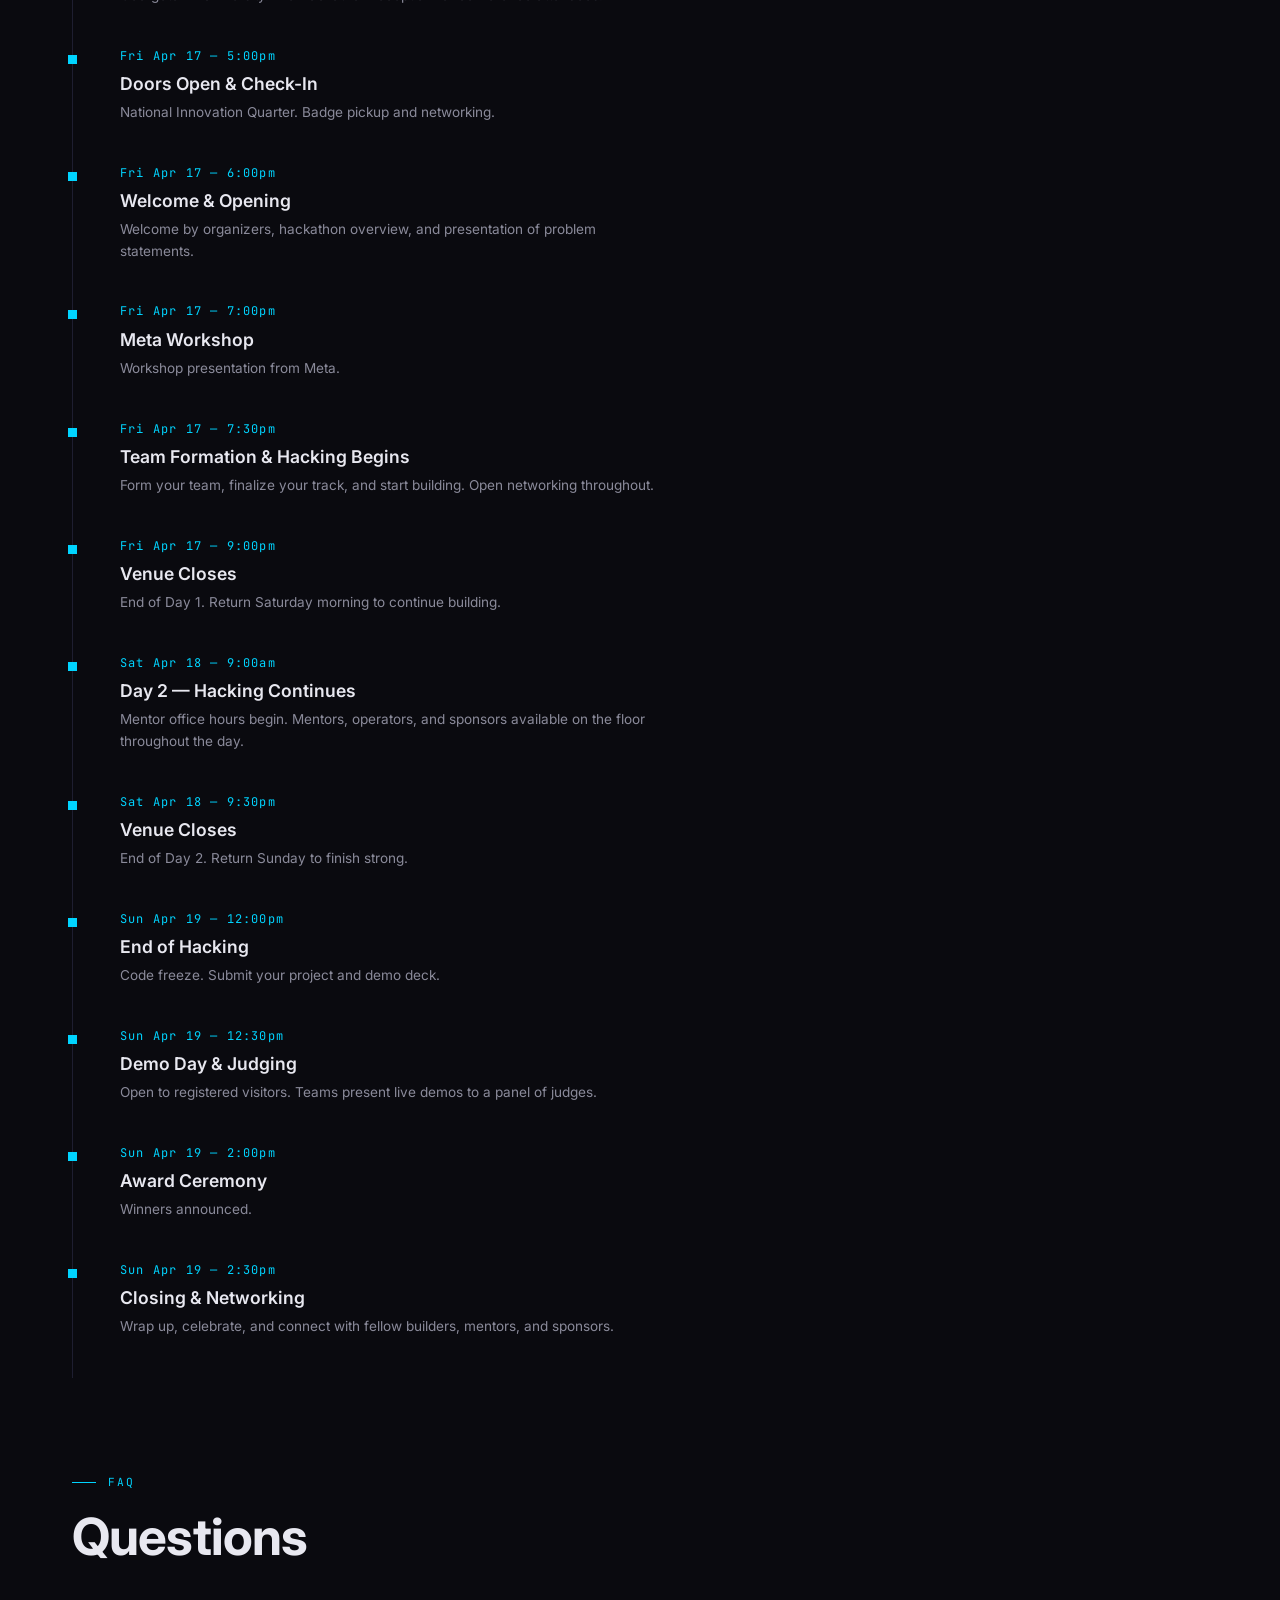
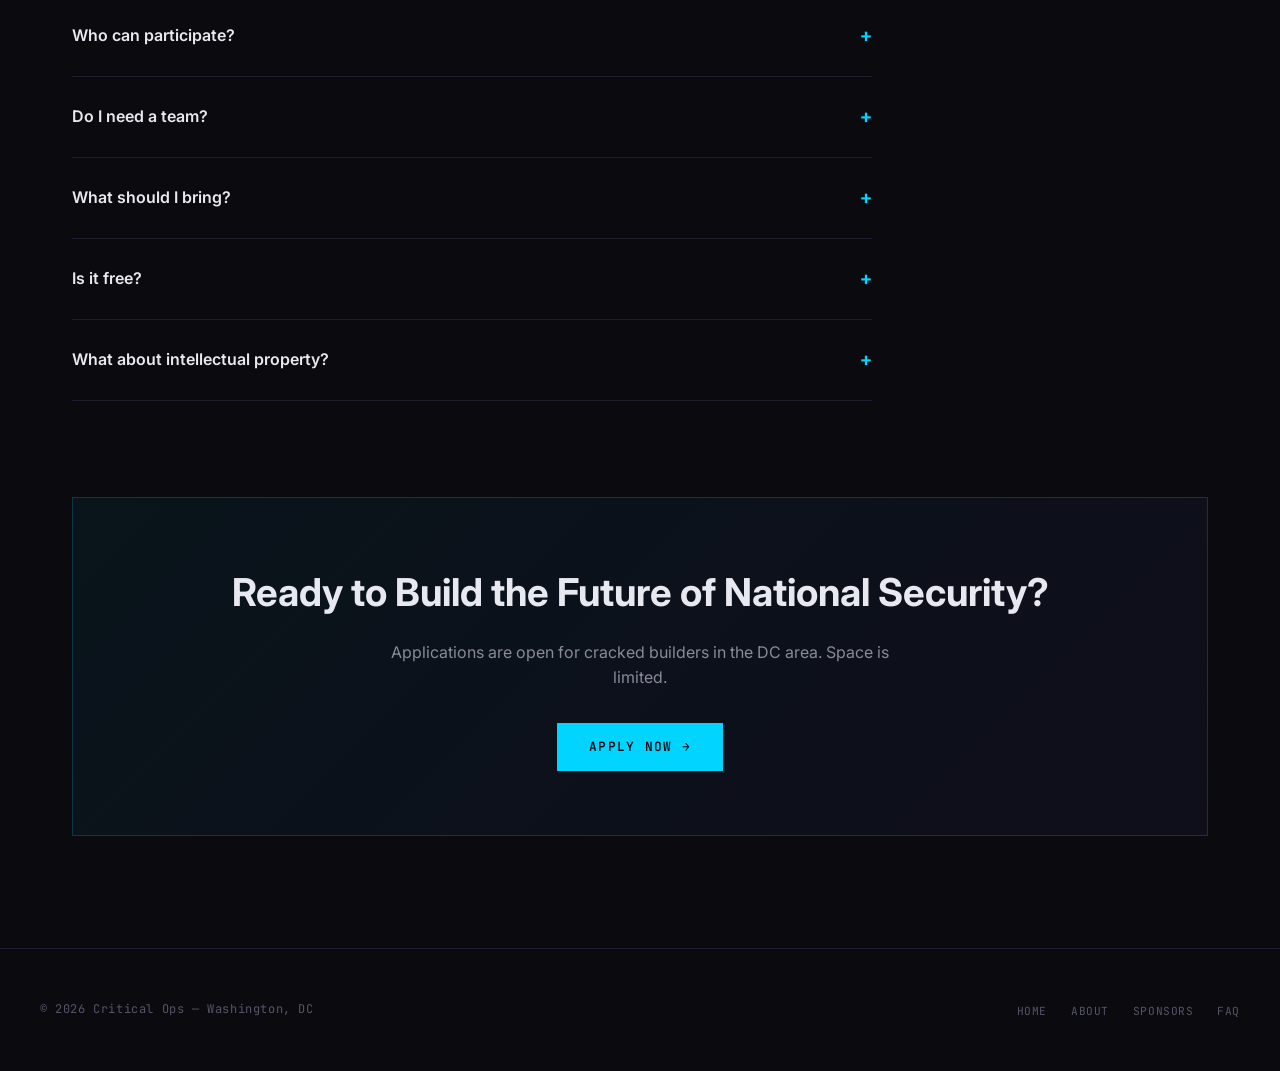
==== commit 33d062f7: "removed tracks" ====
--- a/index.html
+++ b/index.html
@@ -420,89 +420,6 @@
       </div>
     </section>
 
-    <!-- Challenge Tracks -->
-    <section class="section">
-      <div class="reveal">
-        <span class="section-label">Challenge Tracks</span>
-        <h2 class="section-title">Choose Your Mission</h2>
-        <p class="section-subtitle">
-          Each track is designed around a real capability gap. Build a prototype
-          that addresses one of these domains.
-        </p>
-      </div>
-      <div class="tracks-grid stagger-children" style="margin-top: 2rem;">
-        <div class="track-card">
-          <div class="track-number">Track 01</div>
-          <h3 class="track-title">Autonomy</h3>
-          <p class="track-desc">
-            Build autonomous systems and decision-support tools for contested environments.
-            Unmanned systems coordination, human-machine teaming, or autonomous ISR platforms.
-          </p>
-          <div class="track-tags">
-            <span class="tag tag-accent">Robotics</span>
-            <span class="tag tag-accent">Decision Systems</span>
-            <span class="tag tag-accent">ISR</span>
-          </div>
-        </div>
-        <div class="track-card">
-          <div class="track-number">Track 02</div>
-          <h3 class="track-title">Contested Logistics</h3>
-          <p class="track-desc">
-            Develop solutions for sustaining operations under degraded conditions.
-            Resilient supply chains, predictive maintenance, distributed resource allocation,
-            or last-mile delivery in denied environments.
-          </p>
-          <div class="track-tags">
-            <span class="tag tag-accent">Logistics</span>
-            <span class="tag tag-accent">Resilience</span>
-            <span class="tag tag-accent">Optimization</span>
-          </div>
-        </div>
-        <div class="track-card">
-          <div class="track-number">Track 03</div>
-          <h3 class="track-title">Biotechnology</h3>
-          <p class="track-desc">
-            Address biological threats and opportunities at the national security frontier.
-            Biosurveillance, detection tools, medical countermeasures, or biosecurity
-            risk assessment platforms.
-          </p>
-          <div class="track-tags">
-            <span class="tag tag-accent">Biosecurity</span>
-            <span class="tag tag-accent">Detection</span>
-            <span class="tag tag-accent">Surveillance</span>
-          </div>
-        </div>
-        <div class="track-card">
-          <div class="track-number">Track 04</div>
-          <h3 class="track-title">Cybersecurity</h3>
-          <p class="track-desc">
-            Defend critical infrastructure against sophisticated adversaries.
-            Automated threat detection, zero-trust architectures, incident response tools,
-            or offensive security capabilities for red teaming.
-          </p>
-          <div class="track-tags">
-            <span class="tag tag-accent">Cyber</span>
-            <span class="tag tag-accent">Defense</span>
-            <span class="tag tag-accent">Infrastructure</span>
-          </div>
-        </div>
-        <div class="track-card">
-          <div class="track-number">Track 05</div>
-          <h3 class="track-title">AI Generalist Track</h3>
-          <p class="track-desc">
-            Have a national security AI application that doesn't fit the other tracks?
-            Build it here. LLM-powered analysis tools, multimodal intelligence systems,
-            or novel AI applications for the defense community.
-          </p>
-          <div class="track-tags">
-            <span class="tag tag-accent">AI</span>
-            <span class="tag tag-accent">LLMs</span>
-            <span class="tag tag-accent">Open Domain</span>
-          </div>
-        </div>
-      </div>
-    </section>
-
     <!-- Schedule -->
     <section class="section">
       <div class="reveal">
